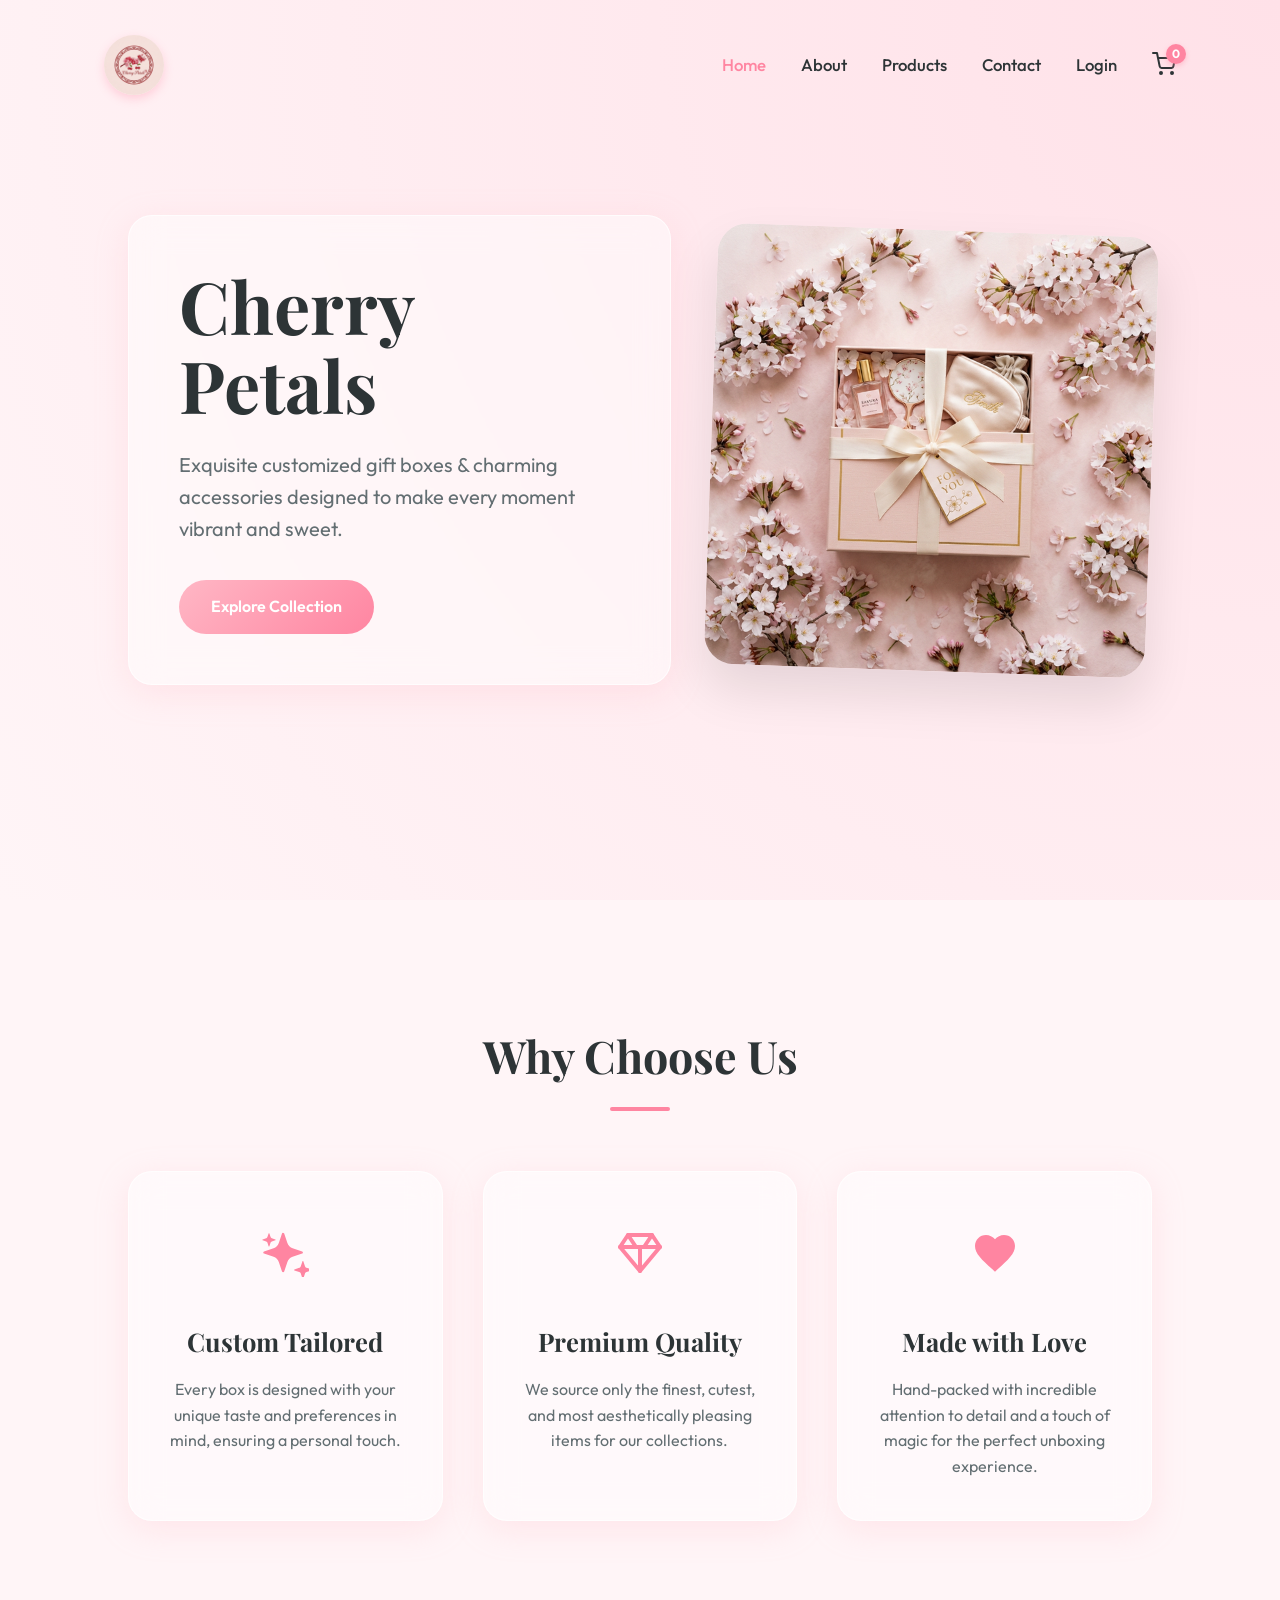
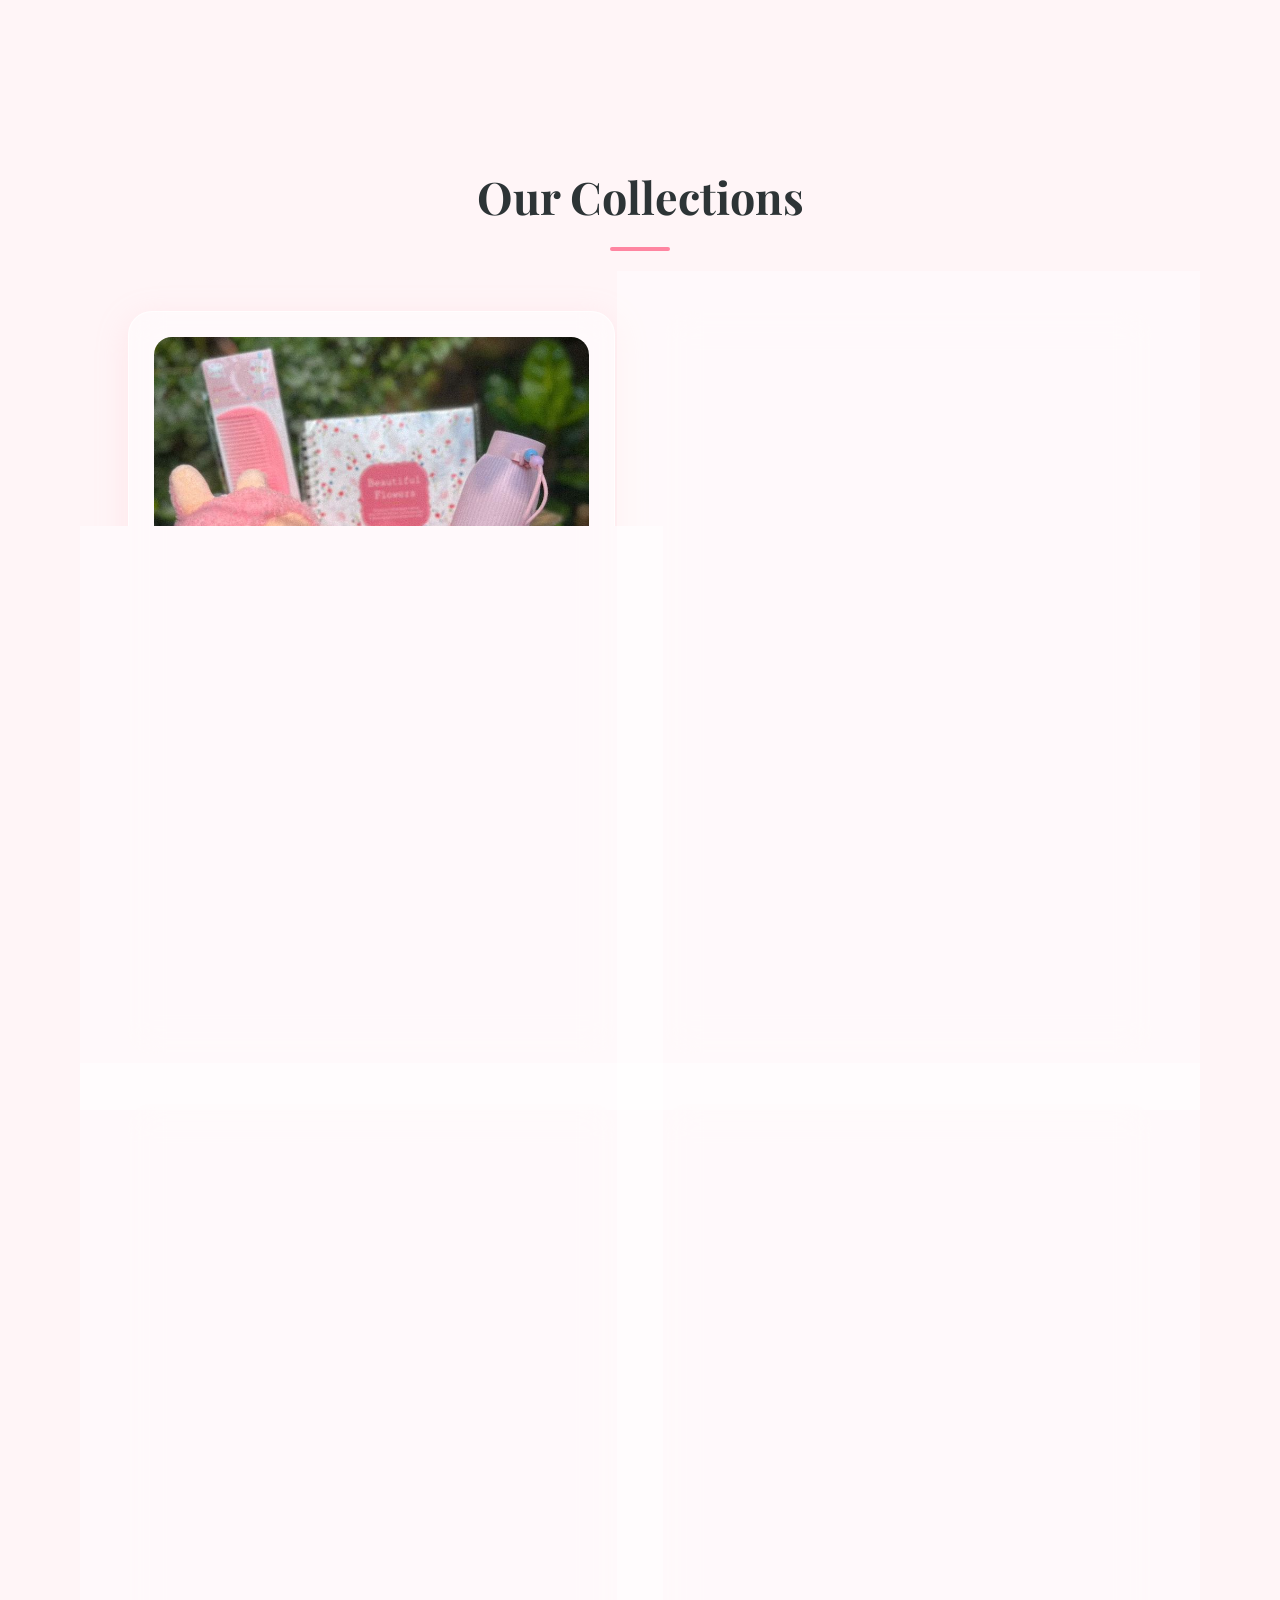
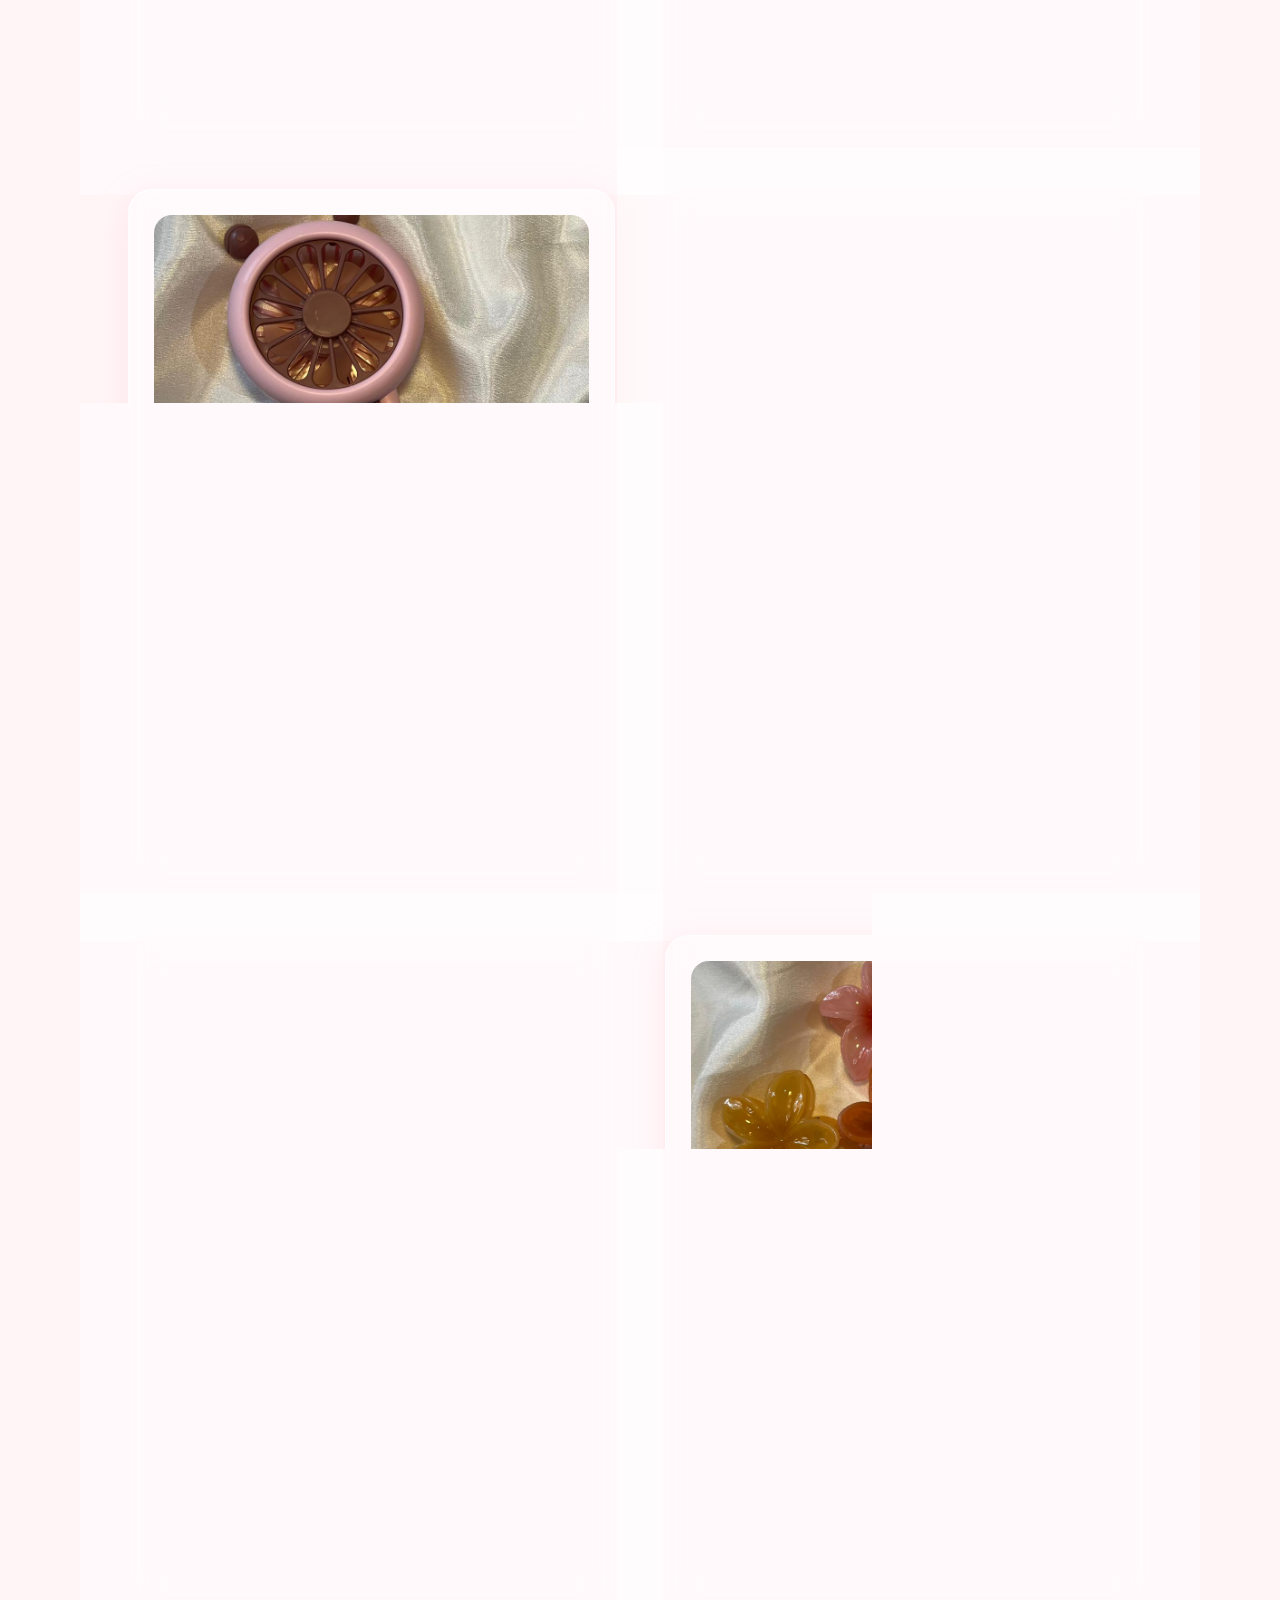
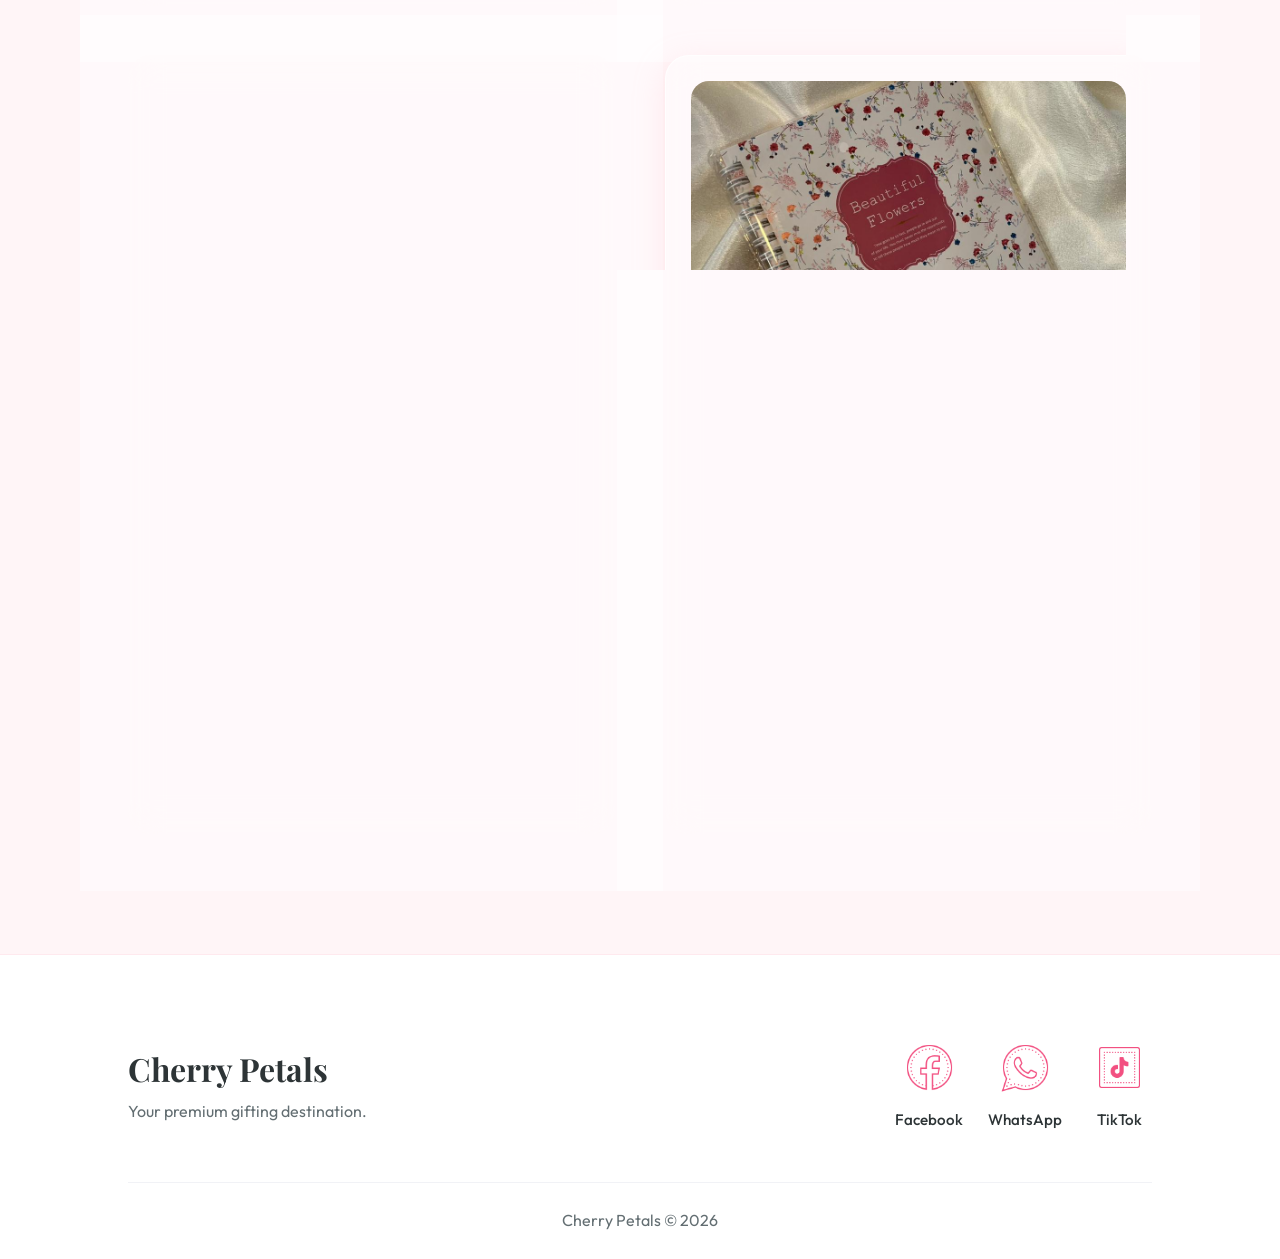
==== index.html @ 53889e65 "Added Products(Adujst Colour Selector)" ====
<!DOCTYPE html>
<html lang="en">

<head>
    <meta charset="UTF-8">
    <meta name="viewport" content="width=device-width, initial-scale=1.0">
    <title>Cherry Petals | Customized Gift Boxes & Cute Items</title>
    <meta name="description"
        content="Discover beautifully customized gift boxes and cute ladies items at Cherry Petals. Perfect for every occasion.">
    <link rel="preconnect" href="https://fonts.googleapis.com">
    <link rel="preconnect" href="https://fonts.gstatic.com" crossorigin>
    <link
        href="https://fonts.googleapis.com/css2?family=Outfit:wght@300;400;500;600&family=Playfair+Display:ital,wght@0,500;0,700;1,500&display=swap"
        rel="stylesheet">
    <link rel="stylesheet" href="styles.css">
</head>

<body>
    <nav class="glass-nav">
        <a href="index.html" class="logo-link">
            <img src="images/logo.jpg" alt="Cherry Petals Logo" class="logo-img">
        </a>
        <ul class="nav-links">
            <li><a href="index.html" class="active">Home</a></li>
            <li><a href="about.html">About</a></li>
            <li><a href="products.html">Products</a></li>
            <li><a href="contact.html">Contact</a></li>
            <li><a href="login.html">Login</a></li>
            <li>
                <a href="cart.html" class="cart-link" id="cart-nav-link" aria-label="Cart">
                    <svg width="24" height="24" viewBox="0 0 24 24" fill="none" stroke="var(--color-text)"
                        stroke-width="2" stroke-linecap="round" stroke-linejoin="round" class="cart-icon">
                        <circle cx="9" cy="21" r="1"></circle>
                        <circle cx="20" cy="21" r="1"></circle>
                        <path d="M1 1h4l2.68 13.39a2 2 0 0 0 2 1.61h9.72a2 2 0 0 0 2-1.61L23 6H6"></path>
                    </svg>
                    <span class="cart-badge" id="cart-count">0</span>
                </a>
            </li>
        </ul>
    </nav>

    <header id="home" class="hero section-padding">
        <div class="hero-content glass fade-in">
            <h1>Cherry Petals</h1>
            <p>Exquisite customized gift boxes & charming accessories designed to make every moment vibrant and sweet.
            </p>
            <a href="products.html" class="btn-primary">Explore Collection</a>
        </div>
        <div class="hero-image fade-in delay-1">
            <img src="images/hero_cherry_pealts.png" alt="Beautiful Luxury Gift Box - Cherry Petals" />
        </div>
    </header>

    <section id="about" class="about section-padding">
        <div class="section-title fade-in">
            <h2>Why Choose Us</h2>
            <div class="underline"></div>
        </div>
        <div class="about-grid">
            <div class="about-card glass fade-in">
                <div class="icon">
                    <svg width="48" height="48" viewBox="0 0 24 24" fill="var(--color-primary-dark)"
                        xmlns="http://www.w3.org/2000/svg">
                        <path
                            d="M11.6,2.2l1.6,4.8c0.4,1.2,1.4,2.2,2.6,2.6l4.8,1.6c0.5,0.2,0.5,0.9,0,1.1l-4.8,1.6c-1.2,0.4-2.2,1.4-2.6,2.6l-1.6,4.8c-0.2,0.5-0.9,0.5-1.1,0l-1.6-4.8c-0.4-1.2-1.4-2.2-2.6-2.6l-4.8-1.6c-0.5-0.2-0.5-0.9,0-1.1l4.8-1.6c1.2-0.4,2.2-1.4,2.6-2.6l1.6-4.8C10.6,1.7,11.3,1.7,11.6,2.2z" />
                        <path
                            d="M21.2,16.2l0.8,2.4c0.1,0.4,0.4,0.7,0.8,0.8l2.4,0.8c0.2,0.1,0.2,0.4,0,0.5l-2.4,0.8c-0.4,0.1-0.7,0.4-0.8,0.8l-0.8,2.4c-0.1,0.2-0.4,0.2-0.5,0l-0.8-2.4c-0.1-0.4-0.4-0.7-0.8-0.8l-2.4-0.8c-0.2-0.1-0.2-0.4,0-0.5l2.4-0.8c0.4-0.1,0.7-0.4,0.8-0.8l0.8-2.4C20.8,16,21,16,21.2,16.2z" />
                        <path
                            d="M4.2,2.2l0.6,1.8c0.1,0.3,0.3,0.5,0.6,0.6l1.8,0.6c0.2,0.1,0.2,0.3,0,0.4L5.4,6.2C5.1,6.3,4.9,6.5,4.8,6.8L4.2,8.6C4.1,8.8,3.9,8.8,3.8,8.6L3.2,6.8C3.1,6.5,2.9,6.3,2.6,6.2L0.8,5.6C0.6,5.5,0.6,5.3,0.8,5.2l1.8-0.6c0.3-0.1,0.5-0.3,0.6-0.6l0.6-1.8C3.9,2.1,4.1,2.1,4.2,2.2z" />
                    </svg>
                </div>
                <h3>Custom Tailored</h3>
                <p>Every box is designed with your unique taste and preferences in mind, ensuring a personal touch.</p>
            </div>
            <div class="about-card glass fade-in delay-1">
                <div class="icon">
                    <svg width="48" height="48" viewBox="0 0 24 24" fill="none" stroke="var(--color-primary-dark)"
                        stroke-width="2" stroke-linecap="round" stroke-linejoin="round"
                        xmlns="http://www.w3.org/2000/svg">
                        <path d="M6 3h12l4 6-10 12L2 9l4-6z" />
                        <path d="M2 9h20" />
                        <path d="M12 21V9" />
                        <path d="M6 3l4 6" />
                        <path d="M18 3l-4 6" />
                    </svg>
                </div>
                <h3>Premium Quality</h3>
                <p>We source only the finest, cutest, and most aesthetically pleasing items for our collections.</p>
            </div>
            <div class="about-card glass fade-in delay-2">
                <div class="icon">
                    <svg width="48" height="48" viewBox="0 0 24 24" fill="var(--color-primary-dark)"
                        xmlns="http://www.w3.org/2000/svg">
                        <path
                            d="M12 21.35l-1.45-1.32C5.4 15.36 2 12.28 2 8.5 2 5.42 4.42 3 7.5 3c1.74 0 3.41.81 4.5 2.09C13.09 3.81 14.76 3 16.5 3 19.58 3 22 5.42 22 8.5c0 3.78-3.4 6.86-8.55 11.54L12 21.35z" />
                    </svg>
                </div>
                <h3>Made with Love</h3>
                <p>Hand-packed with incredible attention to detail and a touch of magic for the perfect unboxing
                    experience.</p>
            </div>
        </div>
    </section>

    <section id="products" class="products section-padding">
        <div class="section-title fade-in">
            <h2>Our Collections</h2>
            <div class="underline"></div>
        </div>
        <div class="product-grid">
            <div class="product-card glass fade-in hover-effect">
                <div class="product-image gallery-container">
                    <img id="main-product-img-home" src="images/box_pink.jpg" alt="Theme Gift Box"
                        class="active-product-img" onerror="this.src='images/gift_boxes_cherry.png'" />
                </div>
                <div class="product-info">
                    <div class="product-header">
                        <h3>Signature Theme Box</h3>
                        <span class="price-tag">LKR 2,500</span>
                    </div>
                    <p>A beautifully curated, color-coordinated box featuring a plush, tumbler, and self-care
                        essentials.</p>
                    <div class="color-selector">
                        <p class="selector-label">Select Color:</p>
                        <div class="swatches">
                            <div class="color-swatch active" style="background-color: #ffb7c5;"
                                onclick="changeProductImage(this, 'main-product-img-home', 'images/box_pink.jpg')">
                            </div>
                            <div class="color-swatch" style="background-color: #89c4f4;"
                                onclick="changeProductImage(this, 'main-product-img-home', 'images/box_blue.jpg')">
                            </div>
                            <div class="color-swatch" style="background-color: #b2734a;"
                                onclick="changeProductImage(this, 'main-product-img-home', 'images/box_brown.jpg')">
                            </div>
                            <div class="color-swatch" style="background-color: #cda4de;"
                                onclick="changeProductImage(this, 'main-product-img-home', 'images/box_purple.jpg')">
                            </div>
                            <div class="color-swatch" style="background-color: #fceea7;"
                                onclick="changeProductImage(this, 'main-product-img-home', 'images/box_yellow.jpg')">
                            </div>
                            <div class="color-swatch" style="background-color: #a8e6cf;"
                                onclick="changeProductImage(this, 'main-product-img-home', 'images/box_green.jpg')">
                            </div>
                        </div>
                    </div>
                    <button class="btn-outline add-to-cart-btn"
                        onclick="addToCart('theme-box', 'Signature Theme Box', 2500, 'images/box_pink.jpg')">Add to
                        Cart</button>
                </div>
            </div>

            <div class="product-card glass fade-in delay-2 hover-effect">
                <div class="product-image gallery-container">
                    <img id="sunglass-img-home" src="images/Sunglass1.jpg" alt="Chic Sunnies"
                        class="active-product-img" onerror="this.src='images/cute_items_cherry.png'" />
                </div>
                <div class="product-info">
                    <div class="product-header">
                        <h3>Chic Sunnies</h3>
                        <span class="price-tag">LKR 700</span>
                    </div>
                    <p>Complete your look with these gorgeous, aesthetic sunglasses. Perfect for any sunny day or trendy outfit!</p>
                    <div class="color-selector">
                        <p class="selector-label">Select Style:</p>
                        <div class="swatches">
                            <div class="color-swatch active" style="background-image: url('images/Sunglass1.jpg'); background-size: cover;"
                                onclick="changeProductImage(this, 'sunglass-img-home', 'images/Sunglass1.jpg')">
                            </div>
                            <div class="color-swatch" style="background-image: url('images/Sunglass2.jpg'); background-size: cover;"
                                onclick="changeProductImage(this, 'sunglass-img-home', 'images/Sunglass2.jpg')">
                            </div>
                        </div>
                    </div>
                    <button class="btn-outline add-to-cart-btn"
                        onclick="addToCart('chic-sunnies', 'Chic Sunnies', 700, 'images/Sunglass1.jpg')">Add
                        to Cart</button>
                </div>
            </div>
            <div class="product-card glass fade-in delay-3 hover-effect">
                <div class="product-image">
                    <img src="images/pinkstich.jpg" alt="Sweetheart Pink Stitch" onerror="this.src='images/cute_items_cherry.png'" />
                </div>
                <div class="product-info">
                    <div class="product-header">
                        <h3>Sweetheart Pink Stitch</h3>
                        <span class="price-tag">LKR 1,300</span>
                    </div>
                    <p>Cuddle up with this incredibly soft and adorable pink Stitch plushie! A perfect companion and cute room decor.</p>
                    <button class="btn-outline add-to-cart-btn"
                        onclick="addToCart('pink-stitch', 'Sweetheart Pink Stitch', 1300, 'images/pinkstich.jpg')">Add
                        to Cart</button>
                </div>
            </div>
            <div class="product-card glass fade-in delay-4 hover-effect">
                <div class="product-image">
                    <img src="images/labubu.jpg" alt="Mystery Color Labubu" onerror="this.src='images/cute_items_cherry.png'" />
                </div>
                <div class="product-info">
                    <div class="product-header">
                        <h3>Mystery Color Labubu</h3>
                        <span class="price-tag">LKR 1,199</span>
                    </div>
                    <p>Unbox the magic with this adorable Labubu figure! Which mystery color will you get? It's a sweet surprise!</p>
                    <button class="btn-outline add-to-cart-btn"
                        onclick="addToCart('labubu', 'Mystery Color Labubu', 1199, 'images/labubu.jpg')">Add
                        to Cart</button>
                </div>
            </div>
            <div class="product-card glass fade-in delay-1 hover-effect">
                <div class="product-image">
                    <img src="images/Handfan.jpg" alt="Breeze Beauty Hand Fan" onerror="this.src='images/cute_items_cherry.png'" />
                </div>
                <div class="product-info">
                    <div class="product-header">
                        <h3>Breeze Beauty Hand Fan</h3>
                        <span class="price-tag">LKR 1,750</span>
                    </div>
                    <p>Stay cool and elegant this summer with our beautifully crafted aesthetic hand fan. A must-have accessory!</p>
                    <button class="btn-outline add-to-cart-btn"
                        onclick="addToCart('hand-fan', 'Breeze Beauty Hand Fan', 1750, 'images/Handfan.jpg')">Add
                        to Cart</button>
                </div>
            </div>
            <div class="product-card glass fade-in delay-2 hover-effect">
                <div class="product-image">
                    <img src="images/makeupsponge.jpg" alt="Soft Touch Makeup Sponge" onerror="this.src='images/cute_items_cherry.png'" />
                </div>
                <div class="product-info">
                    <div class="product-header">
                        <h3>Soft Touch Makeup Sponge</h3>
                        <span class="price-tag">LKR 500</span>
                    </div>
                    <p>Achieve a flawless, airbrushed finish with our ultra-soft and bouncy makeup sponge. Essential for any makeup lover!</p>
                    <button class="btn-outline add-to-cart-btn"
                        onclick="addToCart('makeup-sponge', 'Soft Touch Makeup Sponge', 500, 'images/makeupsponge.jpg')">Add
                        to Cart</button>
                </div>
            </div>
            <div class="product-card glass fade-in delay-3 hover-effect">
                <div class="product-image">
                    <img src="images/Hairtie.jpg" alt="Elegant Silk Hair Tie" onerror="this.src='images/cute_items_cherry.png'" />
                </div>
                <div class="product-info">
                    <div class="product-header">
                        <h3>Elegant Silk Hair Tie</h3>
                        <span class="price-tag">LKR 350</span>
                    </div>
                    <p>Add a cute touch to any hairstyle with this beautiful, soft, and aesthetic hair tie. Gentle on your hair!</p>
                    <button class="btn-outline add-to-cart-btn"
                        onclick="addToCart('hair-tie', 'Elegant Silk Hair Tie', 350, 'images/Hairtie.jpg')">Add
                        to Cart</button>
                </div>
            </div>
            <div class="product-card glass fade-in delay-4 hover-effect">
                <div class="product-image">
                    <img src="images/Araliyaclipset.jpg" alt="Tropical Araliya Clip Set" onerror="this.src='images/cute_items_cherry.png'" />
                </div>
                <div class="product-info">
                    <div class="product-header">
                        <h3>Tropical Araliya Clip Set</h3>
                        <span class="price-tag">LKR 1,350</span>
                    </div>
                    <p>Bring the tropical vibes with these beautiful Araliya flower clips. Perfect for beach days or adding a floral touch!</p>
                    <button class="btn-outline add-to-cart-btn"
                        onclick="addToCart('araliya-clip', 'Tropical Araliya Clip Set', 1350, 'images/Araliyaclipset.jpg')">Add
                        to Cart</button>
                </div>
            </div>
            <div class="product-card glass fade-in delay-1 hover-effect">
                <div class="product-image">
                    <img src="images/earings.jpg" alt="Elegant Jhumki Earrings" onerror="this.src='images/cute_items_cherry.png'" />
                </div>
                <div class="product-info">
                    <div class="product-header">
                        <h3>Elegant Jhumki Earrings</h3>
                        <span class="price-tag">LKR 300</span>
                    </div>
                    <p>Add a beautiful traditional touch to your outfit with these gorgeous, culturally-inspired Tamil style earrings!</p>
                    <button class="btn-outline add-to-cart-btn"
                        onclick="addToCart('jhumki-earrings', 'Elegant Jhumki Earrings', 300, 'images/earings.jpg')">Add
                        to Cart</button>
                </div>
            </div>
            <div class="product-card glass fade-in delay-2 hover-effect">
                <div class="product-image gallery-container">
                    <img id="notebook-img-home" src="images/Notebook1.jpg" alt="Aesthetic Pastel Notebook"
                        class="active-product-img" onerror="this.src='images/cute_items_cherry.png'" />
                </div>
                <div class="product-info">
                    <div class="product-header">
                        <h3>Aesthetic Pastel Notebook</h3>
                        <span class="price-tag">LKR 400</span>
                    </div>
                    <p>Jot down your dreams and ideas in this beautiful aesthetic notebook. Available in four lovely pastel colors!</p>
                    <div class="color-selector">
                        <p class="selector-label">Select Color:</p>
                        <div class="swatches">
                            <div class="color-swatch active" style="background-color: #ffb7c5;"
                                onclick="changeProductImage(this, 'notebook-img-home', 'images/Notebook1.jpg')">
                            </div>
                            <div class="color-swatch" style="background-color: #89c4f4;"
                                onclick="changeProductImage(this, 'notebook-img-home', 'images/Notebook2.jpg')">
                            </div>
                            <div class="color-swatch" style="background-color: #a8e6cf;"
                                onclick="changeProductImage(this, 'notebook-img-home', 'images/Notebook3.jpg')">
                            </div>
                            <div class="color-swatch" style="background-color: #cda4de;"
                                onclick="changeProductImage(this, 'notebook-img-home', 'images/Notebook4.jpg')">
                            </div>
                        </div>
                    </div>
                    <button class="btn-outline add-to-cart-btn"
                        onclick="addToCart('cute-notebook', 'Aesthetic Pastel Notebook', 400, 'images/Notebook1.jpg')">Add
                        to Cart</button>
                </div>
            </div>
        </div>
    </section>

    <footer id="contact" class="footer">
        <div class="footer-content">
            <div class="footer-brand">
                <h2>Cherry Petals</h2>
                <p>Your premium gifting destination.</p>
            </div>
            <div class="social-links">
                <a href="https://www.facebook.com/share/1LGD14v7tM/?mibextid=wwXIfr" target="_blank"
                    class="social-link-btn" aria-label="Facebook">
                    <img src="images/Facebook_icon.png" class="social-icon" alt="Facebook">
                    <span class="social-name">Facebook</span>
                </a>
                <a href="https://wa.me/message/VE3ZSJIRPRCED1" target="_blank" class="social-link-btn"
                    aria-label="WhatsApp">
                    <img src="images/whatsapp_icon.png" class="social-icon" alt="WhatsApp">
                    <span class="social-name">WhatsApp</span>
                </a>
                <a href="https://www.tiktok.com/@cherrypetals.lk?_r=1&_d=eg89a3f0jg91gm&sec_uid=MS4wLjABAAAACxtYW-KMU2tDMF90jdB__lsEaH--p1K-cIGL5XS49ApT7owlwa-7-KqRl5Gn8ZcJ&share_author_id=7610807435310695444&sharer_language=en&source=h5_m&u_code=db12d05f31i88l&item_author_type=2&utm_source=copy&tt_from=copy&enable_checksum=1&utm_medium=ios&share_link_id=8C6FF704-BF75-47BC-959C-82381703C71C&user_id=6794592670955717637&sec_user_id=MS4wLjABAAAAMgBlQ-HchUgLqjPi6_clXM1JOXq6gWkn93S_bmZo5ovNsRGbRbEDdUxbeBIaihMK&social_share_type=5&ug_btm=b2878,b5836&utm_campaign=client_share&share_app_id=1233."
                    target="_blank" class="social-link-btn" aria-label="TikTok">
                    <img src="images/tiktok_icon.png" class="social-icon" alt="TikTok">
                    <span class="social-name">TikTok</span>
                </a>
            </div>
        </div>
        <div class="footer-bottom">
            <p>Cherry Petals &copy; 2026</p>
        </div>
    </footer>

    <script src="script.js"></script>
</body>

</html>
---- styles.css ----
:root {
    --color-bg: #fff5f7;
    --color-primary: #ffb7c5;
    --color-primary-dark: #ff85a1;
    --color-text: #2d3436;
    --color-text-light: #636e72;
    --color-white: #ffffff;
    
    --glass-bg: rgba(255, 255, 255, 0.45);
    --glass-border: rgba(255, 255, 255, 0.7);
    --glass-shadow: 0 8px 32px 0 rgba(255, 183, 197, 0.25);
    
    --font-heading: 'Playfair Display', serif;
    --font-body: 'Outfit', sans-serif;
}

* {
    margin: 0;
    padding: 0;
    box-sizing: border-box;
}

body {
    font-family: var(--font-body);
    background-color: var(--color-bg);
    color: var(--color-text);
    line-height: 1.6;
    overflow-x: hidden;
}

html {
    scroll-behavior: smooth;
}

/* Glassmorphism Utility */
.glass {
    background: var(--glass-bg);
    backdrop-filter: blur(16px);
    -webkit-backdrop-filter: blur(16px);
    border: 1px solid var(--glass-border);
    box-shadow: var(--glass-shadow);
    border-radius: 24px;
}

/* Typography */
h1, h2, h3 {
    font-family: var(--font-heading);
    color: var(--color-text);
}

p {
    color: var(--color-text-light);
}

.section-padding {
    padding: 120px 10%;
}

.section-title {
    text-align: center;
    margin-bottom: 60px;
}

.section-title h2 {
    font-size: 2.8rem;
    margin-bottom: 15px;
}

.underline {
    width: 60px;
    height: 4px;
    background: var(--color-primary-dark);
    margin: 0 auto;
    border-radius: 4px;
}

/* Buttons */
.btn-primary {
    display: inline-block;
    padding: 14px 32px;
    background: linear-gradient(135deg, var(--color-primary), var(--color-primary-dark));
    color: var(--color-white);
    text-decoration: none;
    border-radius: 50px;
    font-weight: 600;
    transition: transform 0.3s ease, box-shadow 0.3s ease;
    border: none;
    cursor: pointer;
}

.btn-primary:hover {
    transform: translateY(-3px);
    box-shadow: 0 10px 20px rgba(255, 133, 161, 0.4);
}

.btn-outline {
    display: inline-block;
    padding: 12px 28px;
    background: transparent;
    color: var(--color-primary-dark);
    text-decoration: none;
    border-radius: 50px;
    font-weight: 600;
    transition: all 0.3s ease;
    border: 2px solid var(--color-primary-dark);
    cursor: pointer;
}

.btn-outline:hover {
    background: var(--color-primary-dark);
    color: var(--color-white);
}

/* Navigation */
.glass-nav {
    position: fixed;
    top: 20px;
    left: 50%;
    transform: translateX(-50%);
    width: 90%;
    max-width: 1200px;
    display: flex;
    justify-content: space-between;
    align-items: center;
    padding: 15px 40px;
    z-index: 1000;
    border-radius: 50px;
}

.logo-link {
    display: flex;
    align-items: center;
    text-decoration: none;
    transition: transform 0.3s ease;
}

.logo-link:hover {
    transform: scale(1.05);
}

.logo-img {
    height: 60px;
    width: 60px;
    object-fit: cover;
    border-radius: 50%;
    box-shadow: 0 4px 10px rgba(255, 133, 161, 0.3);
}

.nav-links {
    display: flex;
    list-style: none;
    gap: 35px;
}

.nav-links a {
    text-decoration: none;
    color: var(--color-text);
    font-weight: 500;
    font-size: 1.05rem;
    transition: color 0.3s ease;
}

.nav-links a:hover,
.nav-links a.active {
    color: var(--color-primary-dark);
}

/* Hero Section */
.hero {
    min-height: 100vh;
    display: flex;
    align-items: center;
    justify-content: space-between;
    position: relative;
    overflow: hidden;
    gap: 40px;
    background: radial-gradient(circle at top right, #ffe1e8, var(--color-bg));
}

.hero::before {
    content: '';
    position: absolute;
    width: 600px;
    height: 600px;
    background: var(--color-primary);
    border-radius: 50%;
    filter: blur(180px);
    top: -150px;
    right: -100px;
    opacity: 0.4;
    z-index: -1;
}

.hero-content {
    flex: 1;
    padding: 50px;
    z-index: 10;
}

.hero-content h1 {
    font-size: 4.5rem;
    line-height: 1.1;
    margin-bottom: 25px;
    color: var(--color-text);
}

.hero-content p {
    font-size: 1.25rem;
    margin-bottom: 35px;
}

.hero-image {
    flex: 1;
    display: flex;
    justify-content: center;
    align-items: center;
    position: relative;
}

.hero-image img {
    width: 100%;
    max-width: 550px;
    border-radius: 30px;
    box-shadow: 0 25px 50px rgba(0,0,0,0.1);
    transform: rotate(2deg);
    transition: transform 0.6s cubic-bezier(0.175, 0.885, 0.32, 1.275);
}

.hero-image img:hover {
    transform: rotate(0deg) scale(1.03);
}

/* About Section */
.about-grid {
    display: grid;
    grid-template-columns: repeat(auto-fit, minmax(280px, 1fr));
    gap: 40px;
}

.about-card {
    padding: 40px 30px;
    text-align: center;
    transition: transform 0.4s ease, box-shadow 0.4s ease;
}

.about-card:hover {
    transform: translateY(-12px);
    box-shadow: 0 15px 40px rgba(255, 183, 197, 0.4);
}

.icon {
    font-size: 3.5rem;
    margin-bottom: 20px;
}

.about-card h3 {
    margin-bottom: 15px;
    font-size: 1.6rem;
}

/* Products Section */
.product-grid {
    display: grid;
    grid-template-columns: repeat(auto-fit, minmax(350px, 1fr));
    gap: 50px;
}

.product-card {
    padding: 25px;
    display: flex;
    flex-direction: column;
    gap: 25px;
    transition: transform 0.4s ease, box-shadow 0.4s ease;
}

.product-card:hover {
    transform: translateY(-8px);
    box-shadow: 0 15px 40px rgba(255, 183, 197, 0.4);
}

.product-image img {
    width: 100%;
    height: 350px;
    object-fit: cover;
    border-radius: 18px;
}

.product-info {
    padding: 10px;
    text-align: center;
}

.product-info h3 {
    margin-bottom: 12px;
    font-size: 1.8rem;
}

.product-info p {
    margin-bottom: 25px;
}

/* Footer */
.footer {
    background: var(--color-white);
    padding: 80px 10% 25px;
    border-top: 1px solid rgba(255, 183, 197, 0.3);
}

.footer-content {
    display: flex;
    justify-content: space-between;
    align-items: center;
    margin-bottom: 50px;
    flex-wrap: wrap;
    gap: 30px;
}

.footer-brand h2 {
    font-size: 2rem;
    margin-bottom: 5px;
}

.social-links {
    display: flex;
    gap: 25px;
}

.social-link-btn {
    display: flex;
    flex-direction: column;
    align-items: center;
    text-decoration: none;
    gap: 8px;
    color: var(--color-text);
    transition: transform 0.3s ease, color 0.3s ease;
}

.social-link-btn:hover {
    transform: translateY(-5px);
    color: var(--color-primary-dark);
}

.social-icon {
    display: inline-block;
    width: 65px;
    height: 65px;
    object-fit: contain;
    padding: 5px; /* Add slight padding to prevent cropping while containing */
    transition: transform 0.3s ease, filter 0.3s ease;
}

.social-link-btn:hover .social-icon {
    transform: scale(1.1);
    filter: drop-shadow(0 4px 8px rgba(255, 133, 161, 0.4));
}

.social-name {
    font-size: 0.95rem;
    font-weight: 500;
}

.footer-bottom {
    text-align: center;
    padding-top: 25px;
    border-top: 1px solid #f1f2f6;
    color: var(--color-text-light);
}

/* Animations */
.fade-in {
    opacity: 0;
    transform: translateY(40px);
    transition: opacity 0.8s cubic-bezier(0.5, 0, 0, 1), transform 0.8s cubic-bezier(0.5, 0, 0, 1);
}

.fade-in.visible {
    opacity: 1;
    transform: translateY(0);
}

.delay-1 { transition-delay: 0.2s; }
.delay-2 { transition-delay: 0.4s; }

/* Responsive */
@media (max-width: 900px) {
    .hero {
        flex-direction: column;
        text-align: center;
        padding-top: 140px;
    }

    .hero-content {
        padding: 30px;
    }

    .hero-content h1 {
        font-size: 3rem;
    }

    .glass-nav {
        flex-direction: column;
        border-radius: 20px;
        padding: 20px;
    }

    .nav-links {
        margin-top: 20px;
        gap: 20px;
        flex-wrap: wrap;
        justify-content: center;
    }
    
    .section-padding {
        padding: 80px 5%;
    }
}

/* Product Options Styling */
.product-header {
    display: flex;
    justify-content: space-between;
    align-items: center;
    margin-bottom: 15px;
}

.product-header h3 {
    margin-bottom: 0;
    font-size: 1.6rem;
    text-align: left;
}

.price-tag {
    font-size: 1.4rem;
    font-weight: 700;
    color: var(--color-primary-dark);
    font-family: var(--font-heading);
    background: rgba(255, 183, 197, 0.2);
    padding: 5px 15px;
    border-radius: 20px;
}

.product-info p {
    text-align: left;
}

.color-selector {
    margin: 20px 0 25px;
    text-align: left;
}

.selector-label {
    font-size: 0.9rem;
    font-weight: 600;
    margin-bottom: 10px;
    color: var(--color-text);
}

.swatches {
    display: flex;
    gap: 12px;
}

.color-swatch {
    width: 35px;
    height: 35px;
    border-radius: 50%;
    cursor: pointer;
    border: 3px solid transparent;
    box-shadow: 0 4px 10px rgba(0,0,0,0.1);
    transition: all 0.3s ease;
}

.color-swatch:hover {
    transform: scale(1.15);
}

.color-swatch.active {
    border-color: var(--color-text);
    transform: scale(1.15);
}

.active-product-img {
    transition: opacity 0.3s ease;
}

/* Cart Navigation */
.cart-link {
    display: flex;
    align-items: center;
    position: relative;
    color: var(--color-text);
    transition: transform 0.3s ease;
}

.cart-link:hover {
    transform: scale(1.1);
}

.cart-icon {
    transition: stroke 0.3s ease;
}

.cart-link:hover .cart-icon {
    stroke: var(--color-primary-dark);
}

.cart-badge {
    position: absolute;
    top: -8px;
    right: -10px;
    background-color: var(--color-primary-dark);
    color: var(--color-white);
    font-size: 0.75rem;
    font-weight: 700;
    width: 20px;
    height: 20px;
    border-radius: 50%;
    display: flex;
    justify-content: center;
    align-items: center;
    box-shadow: 0 2px 5px rgba(255, 133, 161, 0.4);
    transition: transform 0.3s cubic-bezier(0.175, 0.885, 0.32, 1.275);
}

.cart-badge.pop {
    transform: scale(1.3);
}

/* Toast Notification */
.toast-container {
    position: fixed;
    bottom: 30px;
    right: 30px;
    display: flex;
    flex-direction: column;
    gap: 15px;
    z-index: 2000;
}

.toast {
    background: var(--glass-bg);
    backdrop-filter: blur(16px);
    -webkit-backdrop-filter: blur(16px);
    border: 1px solid var(--glass-border);
    box-shadow: 0 10px 30px rgba(0, 0, 0, 0.1);
    color: var(--color-text);
    padding: 15px 25px;
    border-radius: 12px;
    display: flex;
    align-items: center;
    gap: 12px;
    font-weight: 500;
    transform: translateX(120%);
    opacity: 0;
    transition: all 0.4s cubic-bezier(0.68, -0.55, 0.265, 1.55);
}

.toast.show {
    transform: translateX(0);
    opacity: 1;
}

.toast-icon {
    color: var(--color-primary-dark);
    background: rgba(255, 183, 197, 0.2);
    width: 32px;
    height: 32px;
    border-radius: 50%;
    display: flex;
    justify-content: center;
    align-items: center;
}

/* Password Toggle Utilities */
.password-wrapper {
    position: relative;
    display: flex;
    align-items: center;
}

.password-wrapper .form-control {
    width: 100%;
    padding-right: 45px; /* space for the eye icon */
}

.toggle-password {
    position: absolute;
    right: 15px;
    background: none;
    border: none;
    cursor: pointer;
    color: var(--color-text-light);
    display: flex;
    align-items: center;
    justify-content: center;
    padding: 0;
    transition: color 0.3s ease;
}

.toggle-password:hover {
    color: var(--color-primary-dark);
}
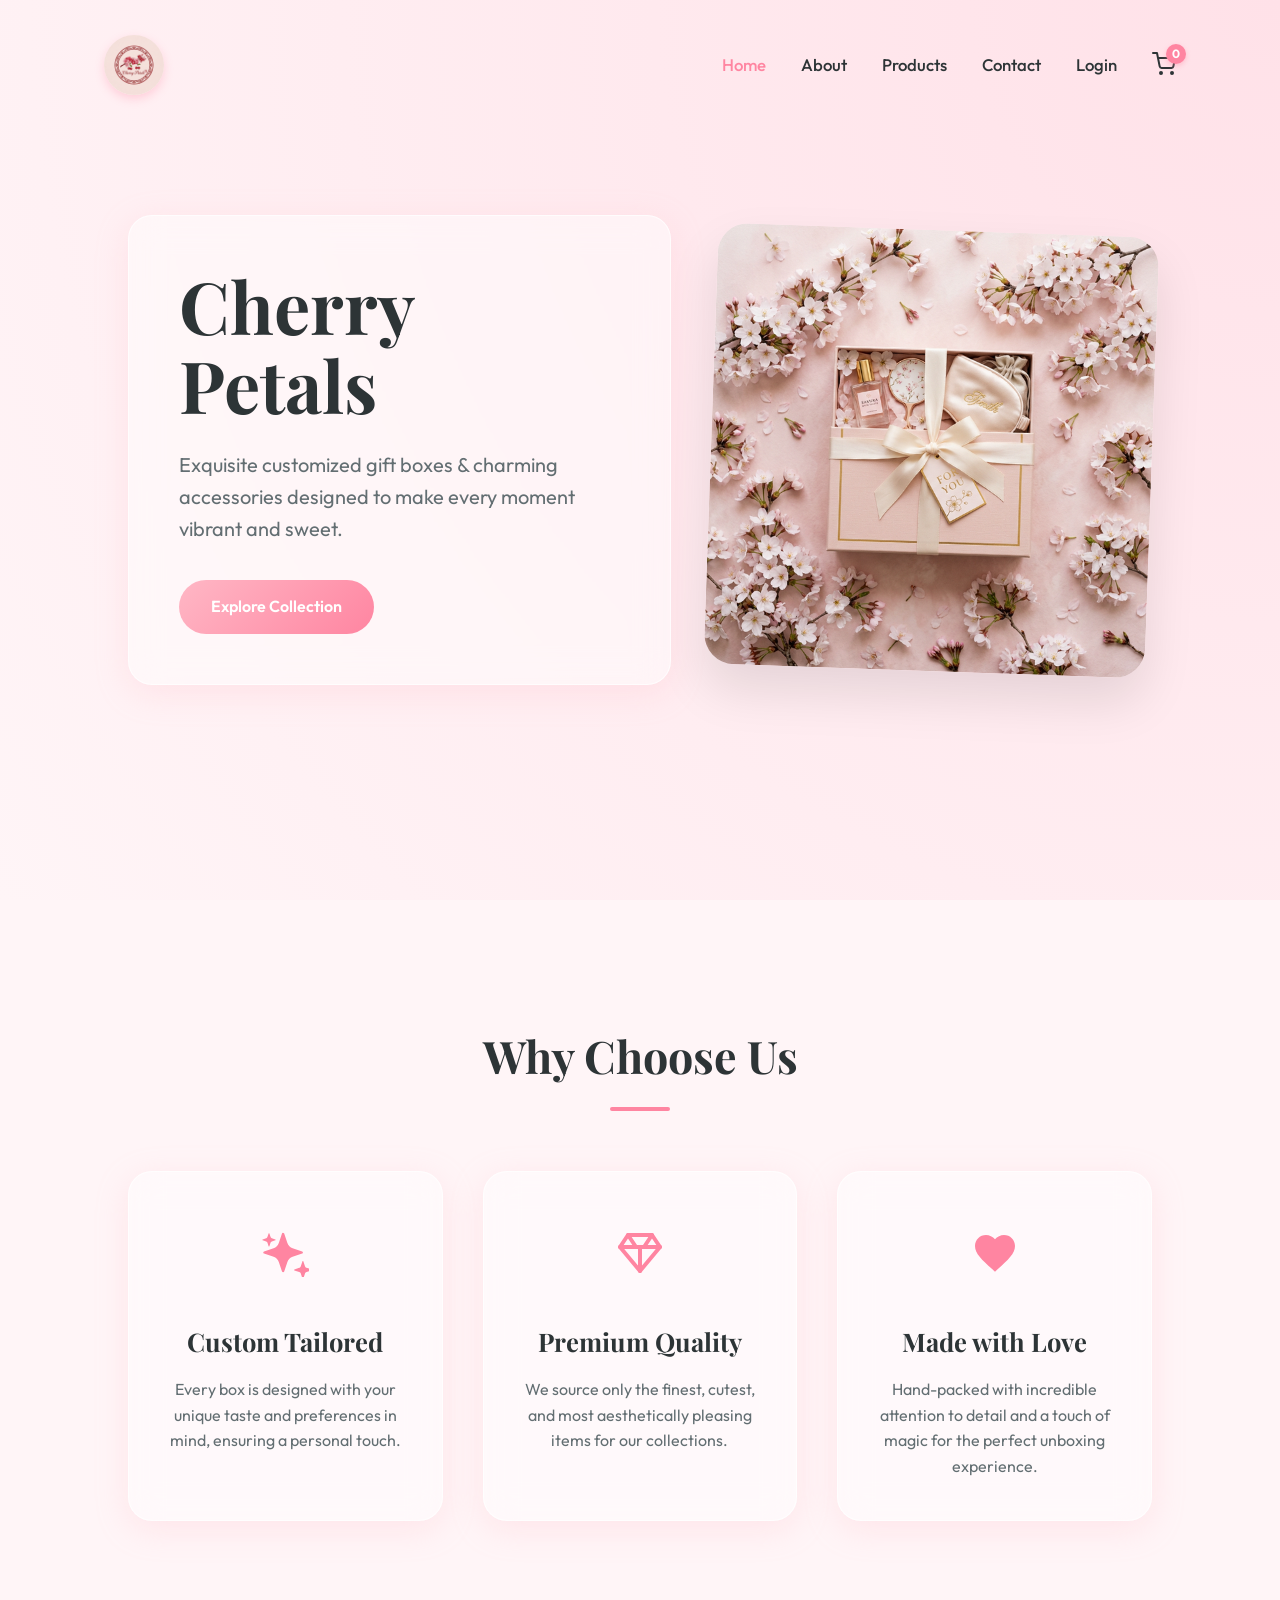
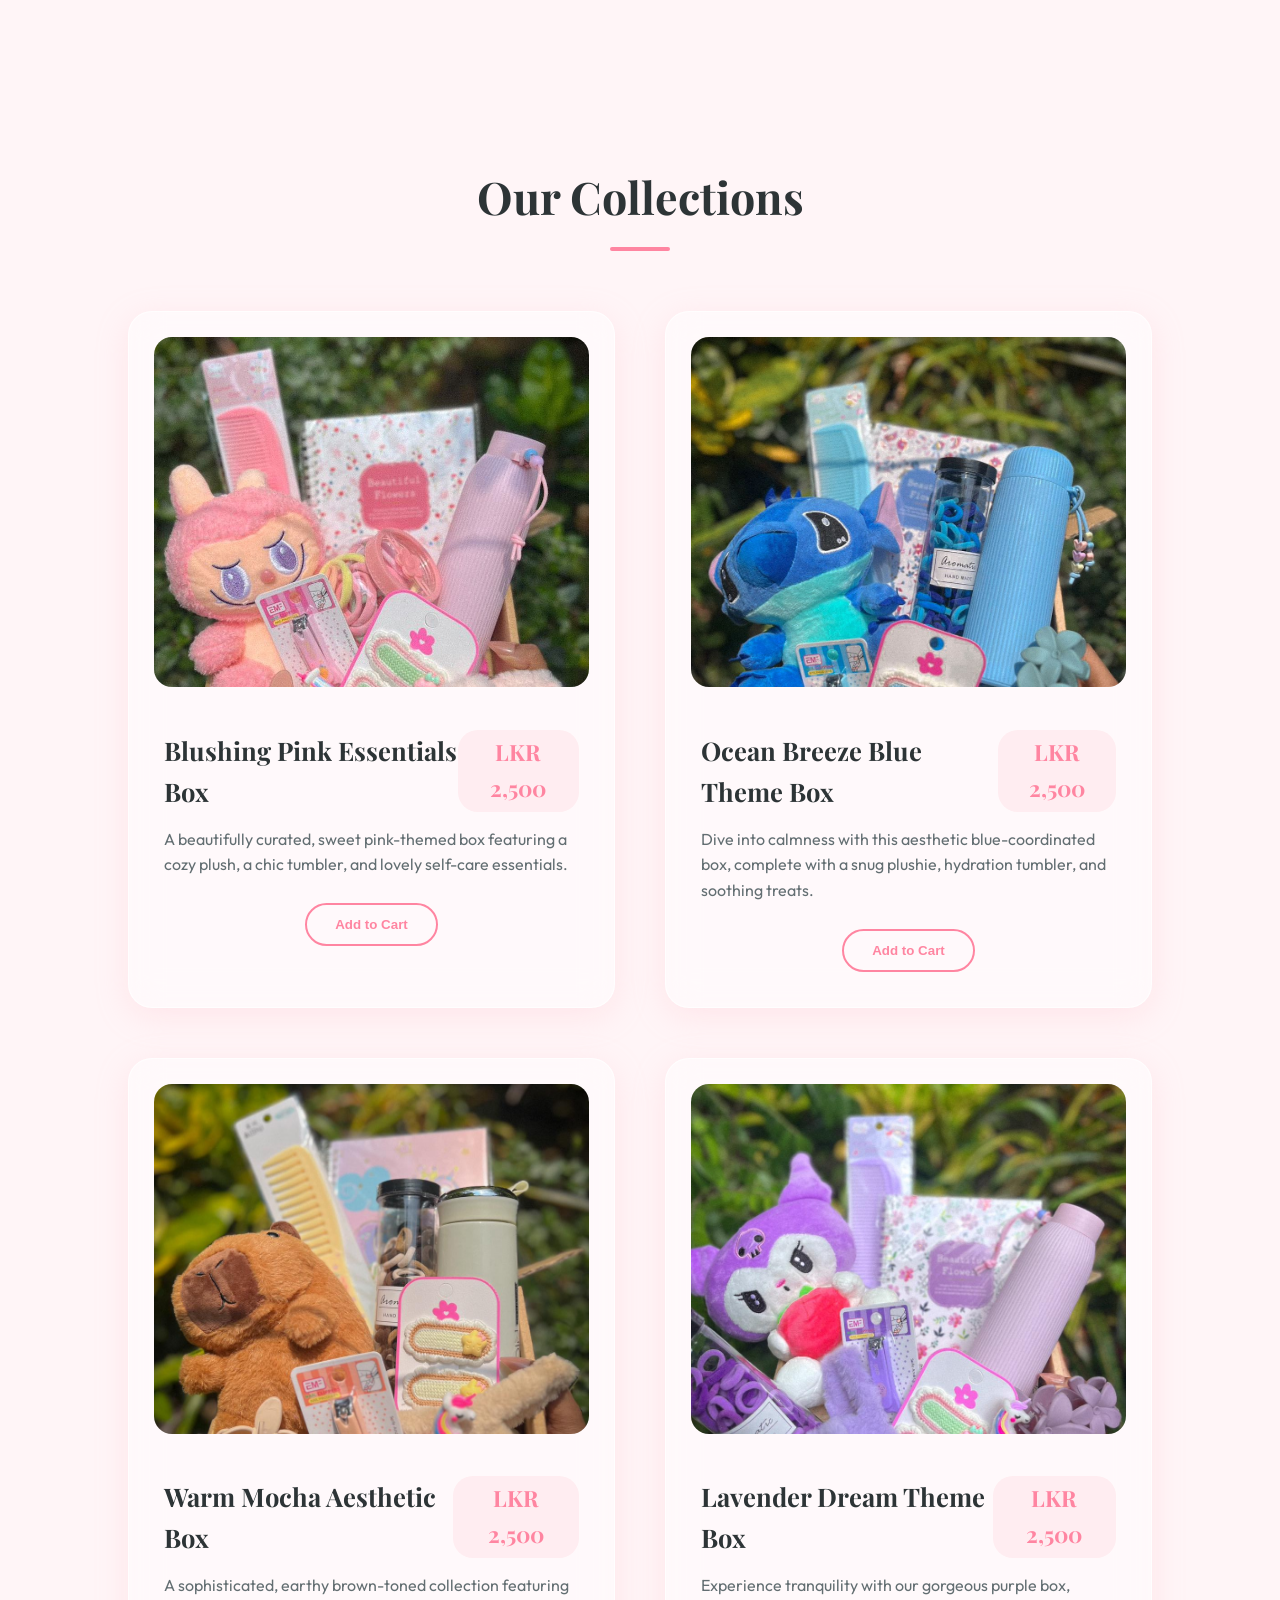
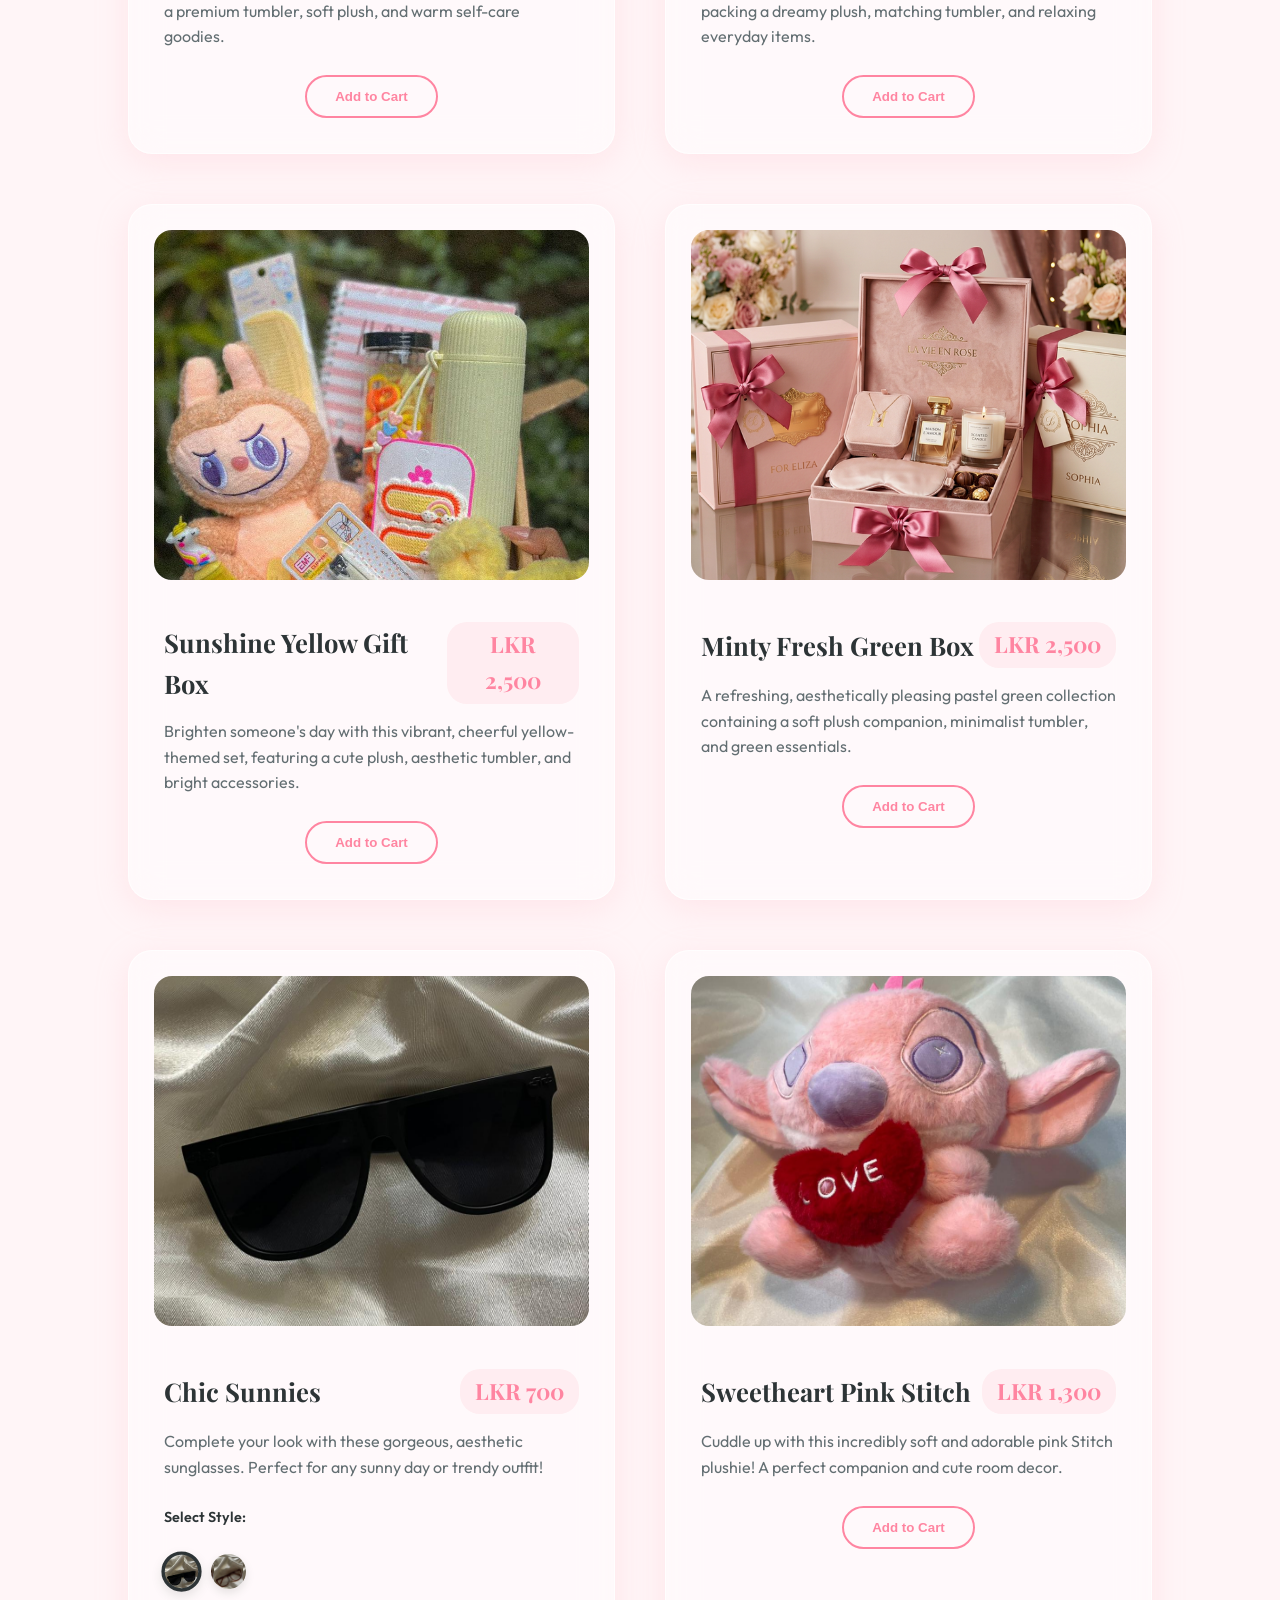
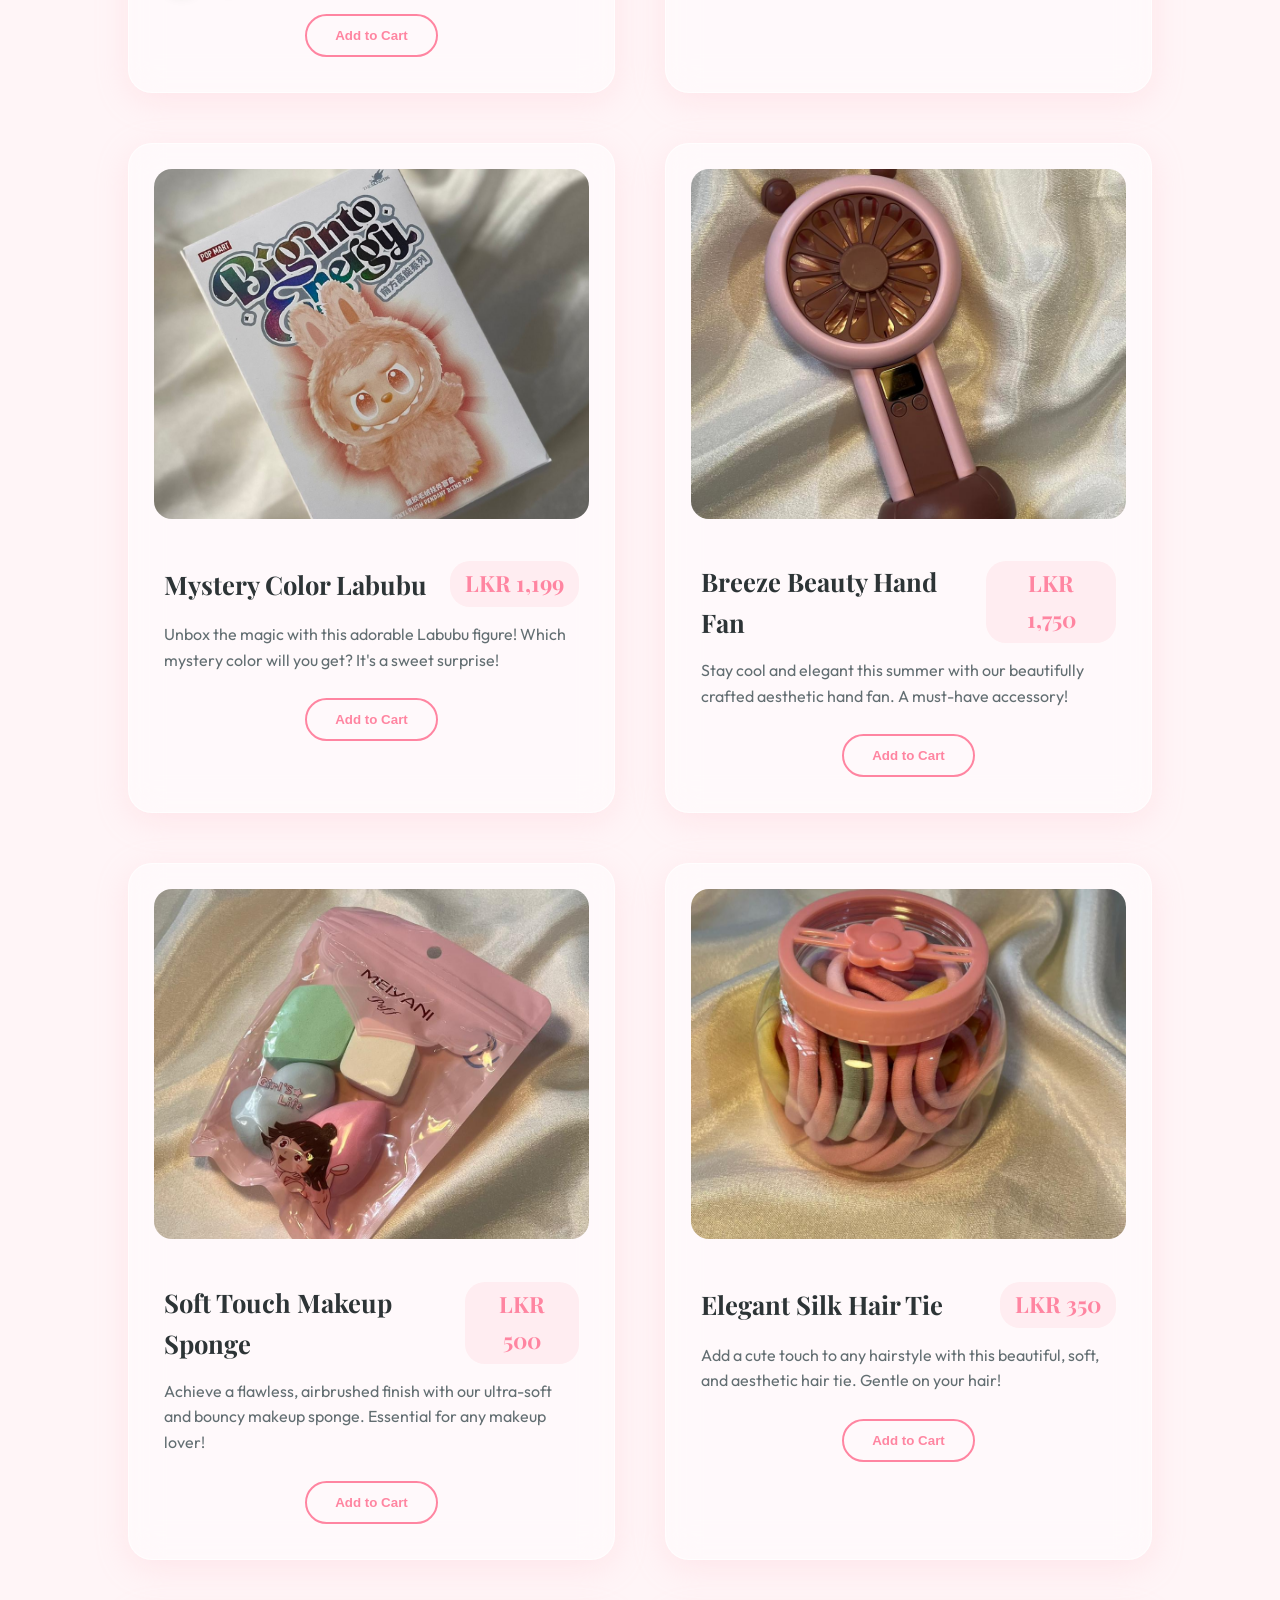
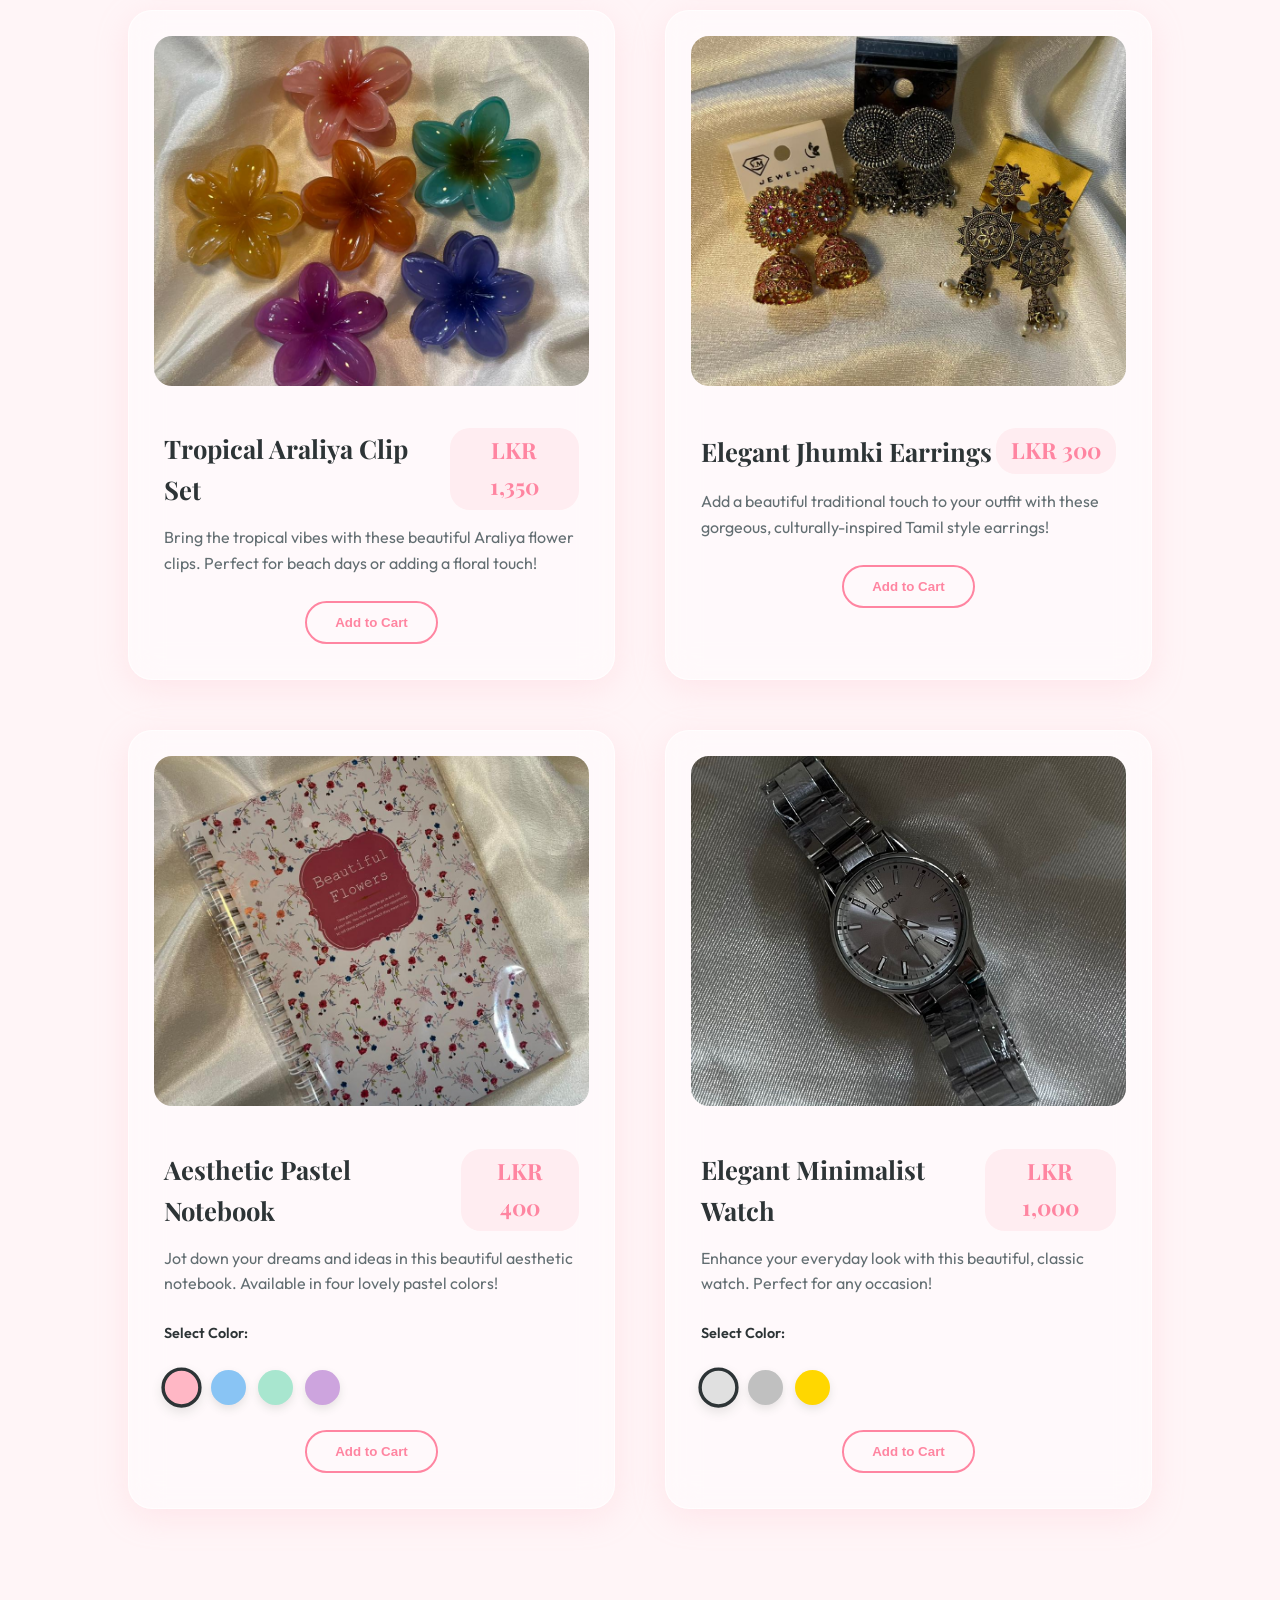
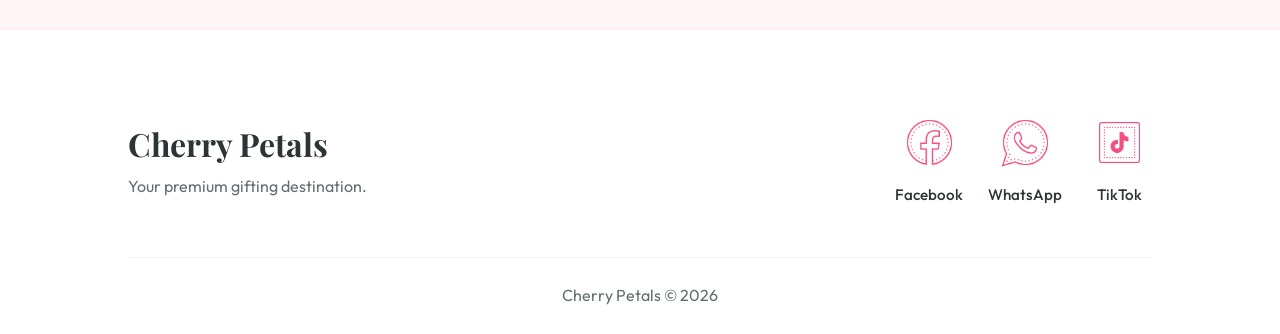
==== commit 626a3919: "Product.html Page Devided into Sections" ====
--- a/index.html
+++ b/index.html
@@ -110,43 +110,86 @@
         </div>
         <div class="product-grid">
             <div class="product-card glass fade-in hover-effect">
-                <div class="product-image gallery-container">
-                    <img id="main-product-img-home" src="images/box_pink.jpg" alt="Theme Gift Box"
-                        class="active-product-img" onerror="this.src='images/gift_boxes_cherry.png'" />
-                </div>
-                <div class="product-info">
-                    <div class="product-header">
-                        <h3>Signature Theme Box</h3>
-                        <span class="price-tag">LKR 2,500</span>
-                    </div>
-                    <p>A beautifully curated, color-coordinated box featuring a plush, tumbler, and self-care
-                        essentials.</p>
-                    <div class="color-selector">
-                        <p class="selector-label">Select Color:</p>
-                        <div class="swatches">
-                            <div class="color-swatch active" style="background-color: #ffb7c5;"
-                                onclick="changeProductImage(this, 'main-product-img-home', 'images/box_pink.jpg')">
-                            </div>
-                            <div class="color-swatch" style="background-color: #89c4f4;"
-                                onclick="changeProductImage(this, 'main-product-img-home', 'images/box_blue.jpg')">
-                            </div>
-                            <div class="color-swatch" style="background-color: #b2734a;"
-                                onclick="changeProductImage(this, 'main-product-img-home', 'images/box_brown.jpg')">
-                            </div>
-                            <div class="color-swatch" style="background-color: #cda4de;"
-                                onclick="changeProductImage(this, 'main-product-img-home', 'images/box_purple.jpg')">
-                            </div>
-                            <div class="color-swatch" style="background-color: #fceea7;"
-                                onclick="changeProductImage(this, 'main-product-img-home', 'images/box_yellow.jpg')">
-                            </div>
-                            <div class="color-swatch" style="background-color: #a8e6cf;"
-                                onclick="changeProductImage(this, 'main-product-img-home', 'images/box_green.jpg')">
-                            </div>
-                        </div>
-                    </div>
-                    <button class="btn-outline add-to-cart-btn"
-                        onclick="addToCart('theme-box', 'Signature Theme Box', 2500, 'images/box_pink.jpg')">Add to
-                        Cart</button>
+                <div class="product-image">
+                    <img src="images/box_pink.jpg" alt="Blushing Pink Essentials Box" onerror="this.src='images/gift_boxes_cherry.png'" />
+                </div>
+                <div class="product-info">
+                    <div class="product-header">
+                        <h3>Blushing Pink Essentials Box</h3>
+                        <span class="price-tag">LKR 2,500</span>
+                    </div>
+                    <p>A beautifully curated, sweet pink-themed box featuring a cozy plush, a chic tumbler, and lovely self-care essentials.</p>
+                    <button class="btn-outline add-to-cart-btn" onclick="addToCart('theme-box-pink', 'Blushing Pink Essentials Box', 2500, 'images/box_pink.jpg')">Add to Cart</button>
+                </div>
+            </div>
+
+            <div class="product-card glass fade-in delay-1 hover-effect">
+                <div class="product-image">
+                    <img src="images/box_blue.jpg" alt="Ocean Breeze Blue Theme Box" onerror="this.src='images/gift_boxes_cherry.png'" />
+                </div>
+                <div class="product-info">
+                    <div class="product-header">
+                        <h3>Ocean Breeze Blue Theme Box</h3>
+                        <span class="price-tag">LKR 2,500</span>
+                    </div>
+                    <p>Dive into calmness with this aesthetic blue-coordinated box, complete with a snug plushie, hydration tumbler, and soothing treats.</p>
+                    <button class="btn-outline add-to-cart-btn" onclick="addToCart('theme-box-blue', 'Ocean Breeze Blue Theme Box', 2500, 'images/box_blue.jpg')">Add to Cart</button>
+                </div>
+            </div>
+
+            <div class="product-card glass fade-in delay-2 hover-effect">
+                <div class="product-image">
+                    <img src="images/box_brown.jpg" alt="Warm Mocha Aesthetic Box" onerror="this.src='images/gift_boxes_cherry.png'" />
+                </div>
+                <div class="product-info">
+                    <div class="product-header">
+                        <h3>Warm Mocha Aesthetic Box</h3>
+                        <span class="price-tag">LKR 2,500</span>
+                    </div>
+                    <p>A sophisticated, earthy brown-toned collection featuring a premium tumbler, soft plush, and warm self-care goodies.</p>
+                    <button class="btn-outline add-to-cart-btn" onclick="addToCart('theme-box-brown', 'Warm Mocha Aesthetic Box', 2500, 'images/box_brown.jpg')">Add to Cart</button>
+                </div>
+            </div>
+
+            <div class="product-card glass fade-in delay-3 hover-effect">
+                <div class="product-image">
+                    <img src="images/box_purple.jpg" alt="Lavender Dream Theme Box" onerror="this.src='images/gift_boxes_cherry.png'" />
+                </div>
+                <div class="product-info">
+                    <div class="product-header">
+                        <h3>Lavender Dream Theme Box</h3>
+                        <span class="price-tag">LKR 2,500</span>
+                    </div>
+                    <p>Experience tranquility with our gorgeous purple box, packing a dreamy plush, matching tumbler, and relaxing everyday items.</p>
+                    <button class="btn-outline add-to-cart-btn" onclick="addToCart('theme-box-purple', 'Lavender Dream Theme Box', 2500, 'images/box_purple.jpg')">Add to Cart</button>
+                </div>
+            </div>
+
+            <div class="product-card glass fade-in delay-4 hover-effect">
+                <div class="product-image">
+                    <img src="images/box_yellow.jpg" alt="Sunshine Yellow Gift Box" onerror="this.src='images/gift_boxes_cherry.png'" />
+                </div>
+                <div class="product-info">
+                    <div class="product-header">
+                        <h3>Sunshine Yellow Gift Box</h3>
+                        <span class="price-tag">LKR 2,500</span>
+                    </div>
+                    <p>Brighten someone's day with this vibrant, cheerful yellow-themed set, featuring a cute plush, aesthetic tumbler, and bright accessories.</p>
+                    <button class="btn-outline add-to-cart-btn" onclick="addToCart('theme-box-yellow', 'Sunshine Yellow Gift Box', 2500, 'images/box_yellow.jpg')">Add to Cart</button>
+                </div>
+            </div>
+
+            <div class="product-card glass fade-in hover-effect">
+                <div class="product-image">
+                    <img src="images/box_green.jpg" alt="Minty Fresh Green Box" onerror="this.src='images/gift_boxes_cherry.png'" />
+                </div>
+                <div class="product-info">
+                    <div class="product-header">
+                        <h3>Minty Fresh Green Box</h3>
+                        <span class="price-tag">LKR 2,500</span>
+                    </div>
+                    <p>A refreshing, aesthetically pleasing pastel green collection containing a soft plush companion, minimalist tumbler, and green essentials.</p>
+                    <button class="btn-outline add-to-cart-btn" onclick="addToCart('theme-box-green', 'Minty Fresh Green Box', 2500, 'images/box_green.jpg')">Add to Cart</button>
                 </div>
             </div>
 
@@ -312,6 +355,36 @@
                     </div>
                     <button class="btn-outline add-to-cart-btn"
                         onclick="addToCart('cute-notebook', 'Aesthetic Pastel Notebook', 400, 'images/Notebook1.jpg')">Add
+                        to Cart</button>
+                </div>
+            </div>
+            <div class="product-card glass fade-in delay-3 hover-effect">
+                <div class="product-image gallery-container">
+                    <img id="watch-img-home" src="images/Watch1.jpg" alt="Elegant Minimalist Watch"
+                        class="active-product-img" onerror="this.src='images/cute_items_cherry.png'" />
+                </div>
+                <div class="product-info">
+                    <div class="product-header">
+                        <h3>Elegant Minimalist Watch</h3>
+                        <span class="price-tag">LKR 1,000</span>
+                    </div>
+                    <p>Enhance your everyday look with this beautiful, classic watch. Perfect for any occasion!</p>
+                    <div class="color-selector">
+                        <p class="selector-label">Select Color:</p>
+                        <div class="swatches">
+                            <div class="color-swatch active" style="background-color: #e0e0e0;"
+                                onclick="changeProductImage(this, 'watch-img-home', 'images/Watch1.jpg')">
+                            </div>
+                            <div class="color-swatch" style="background-color: #c0c0c0;"
+                                onclick="changeProductImage(this, 'watch-img-home', 'images/Watch2.jpg')">
+                            </div>
+                            <div class="color-swatch" style="background-color: #ffd700;"
+                                onclick="changeProductImage(this, 'watch-img-home', 'images/Watch3.jpg')">
+                            </div>
+                        </div>
+                    </div>
+                    <button class="btn-outline add-to-cart-btn"
+                        onclick="addToCart('women-watch', 'Elegant Minimalist Watch', 1000, 'images/Watch1.jpg')">Add
                         to Cart</button>
                 </div>
             </div>
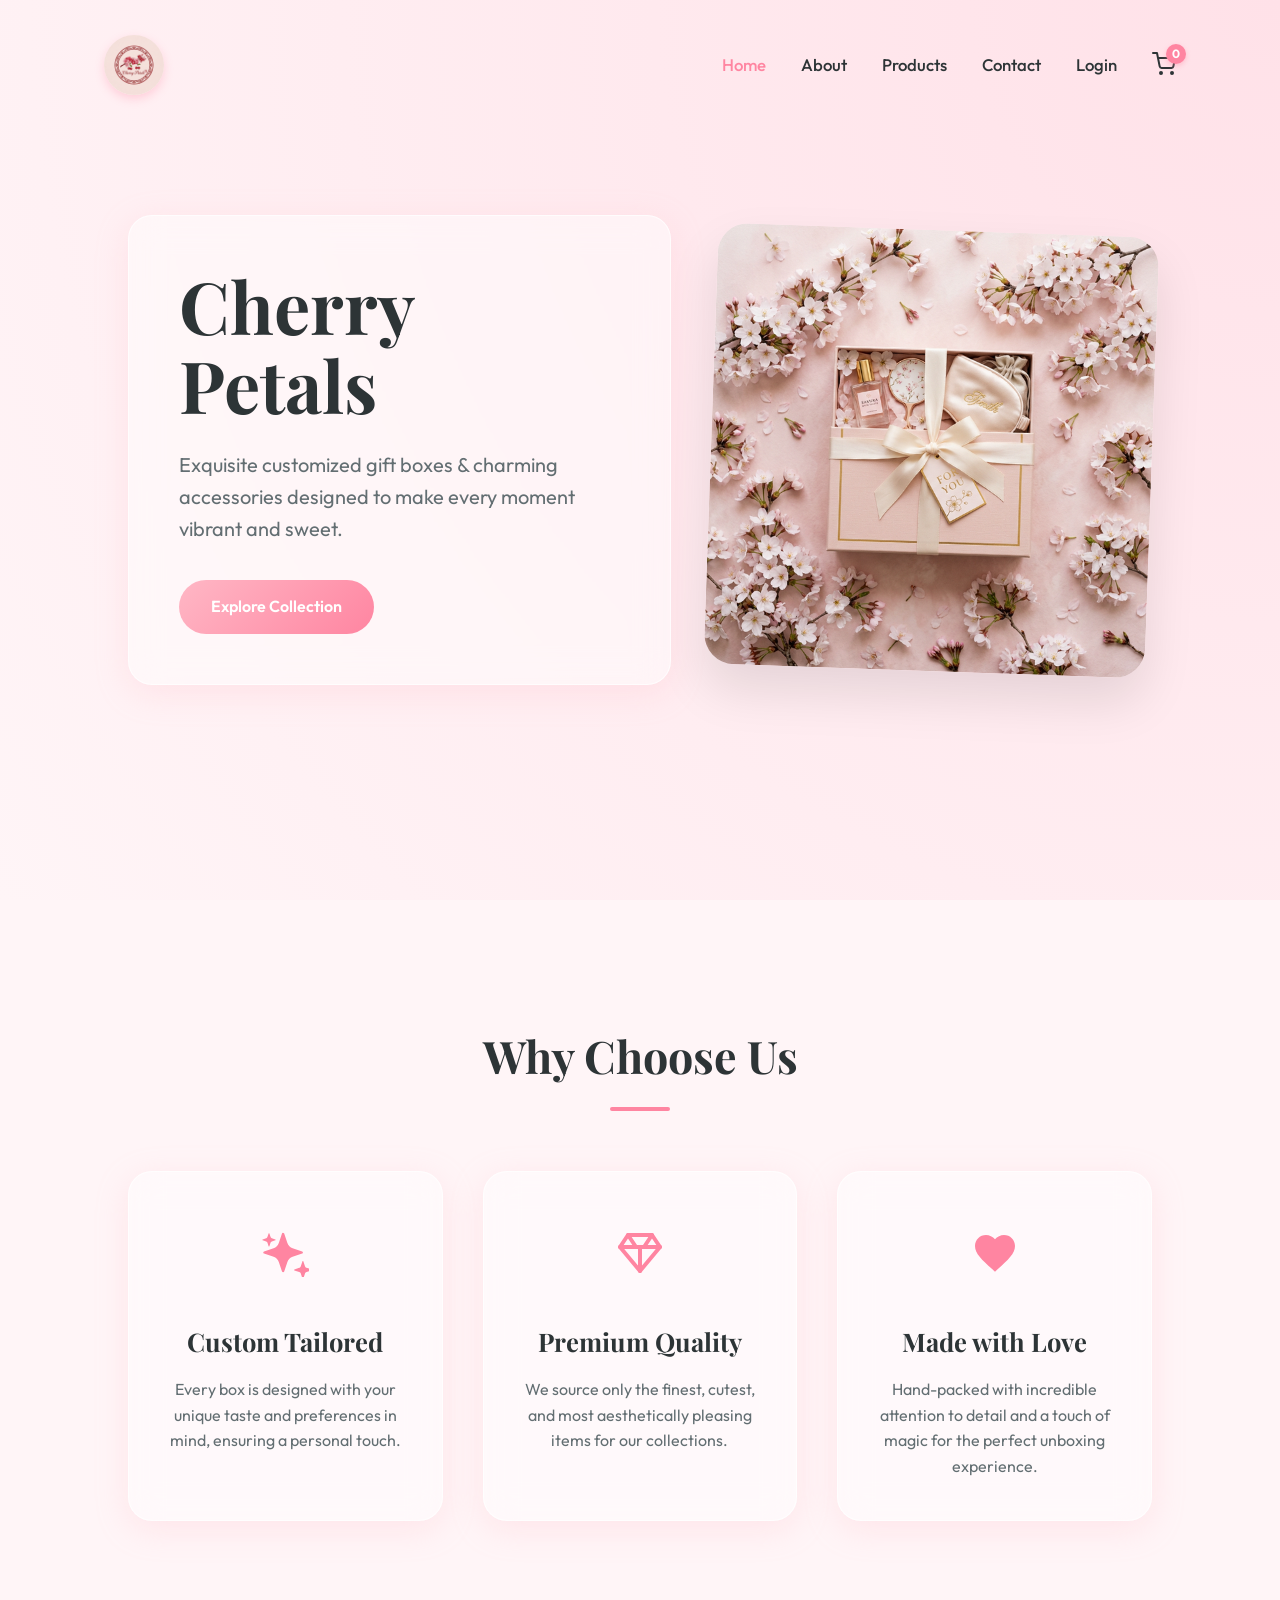
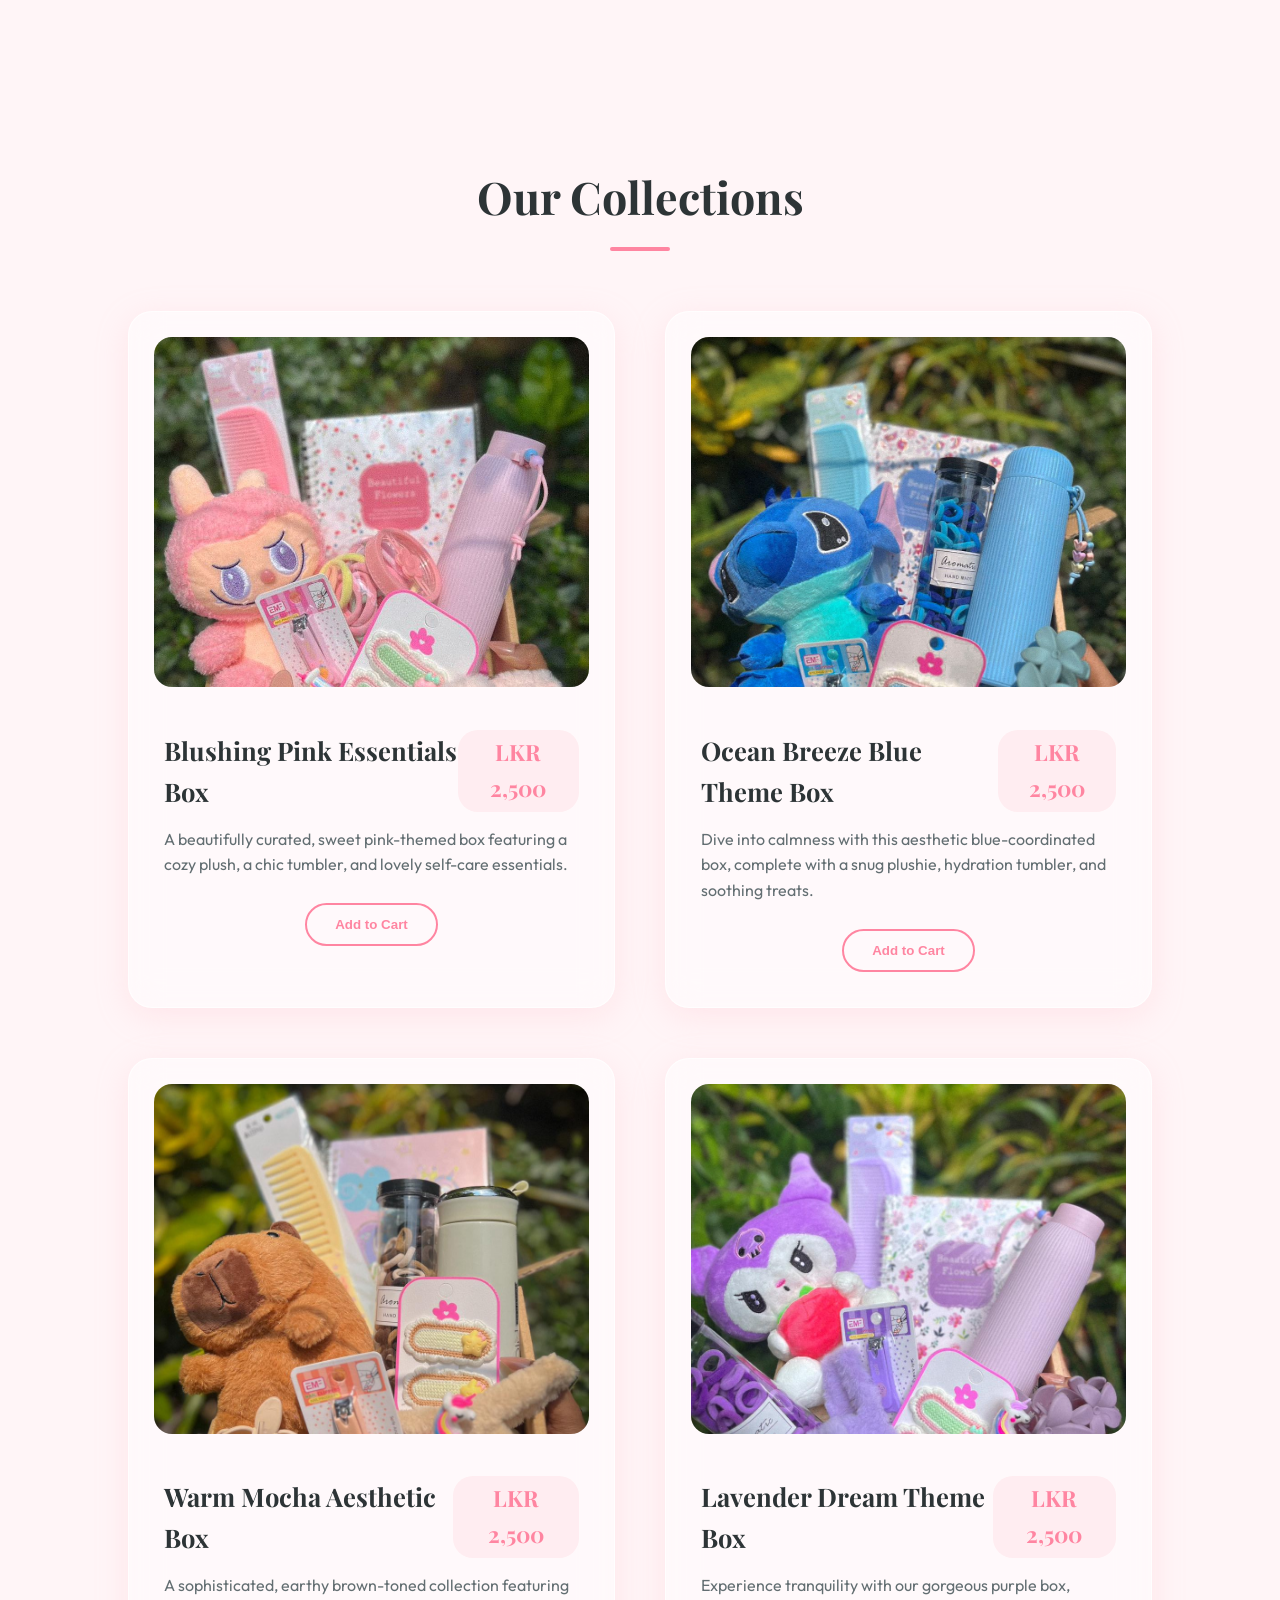
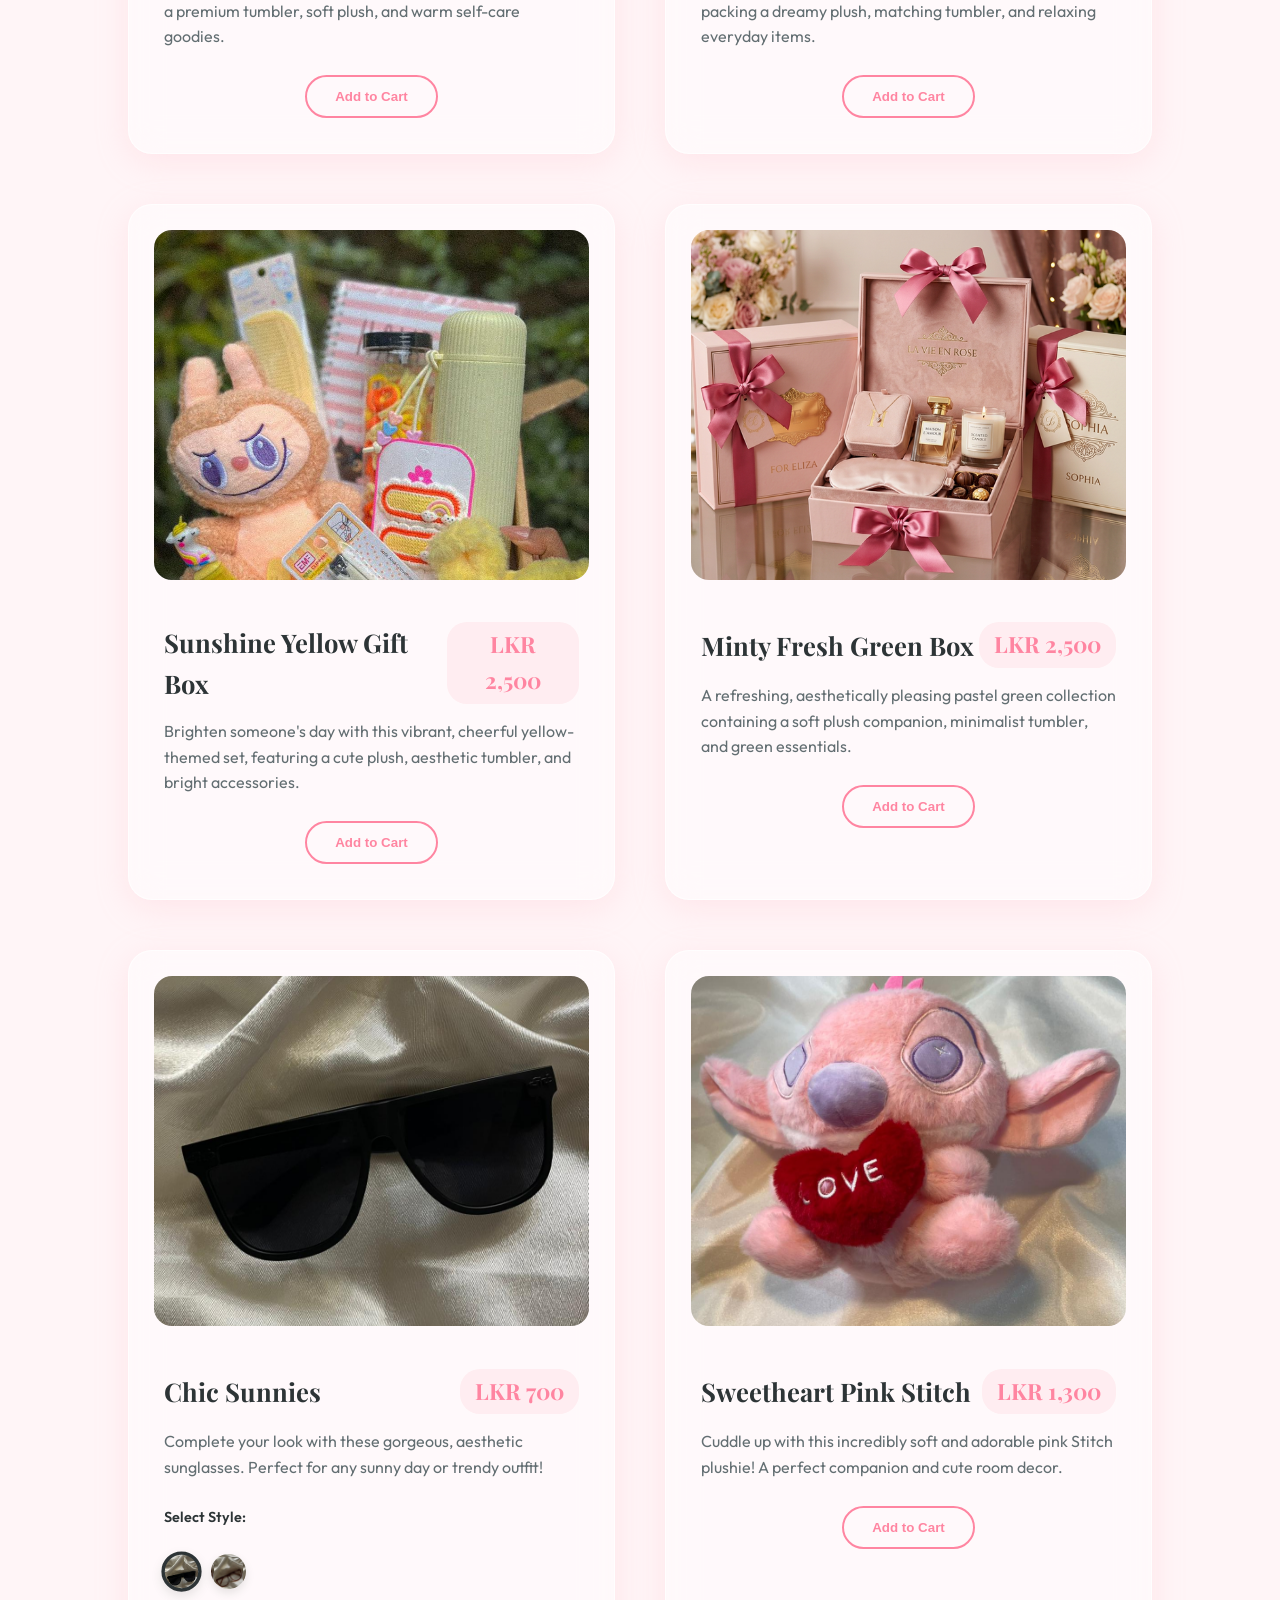
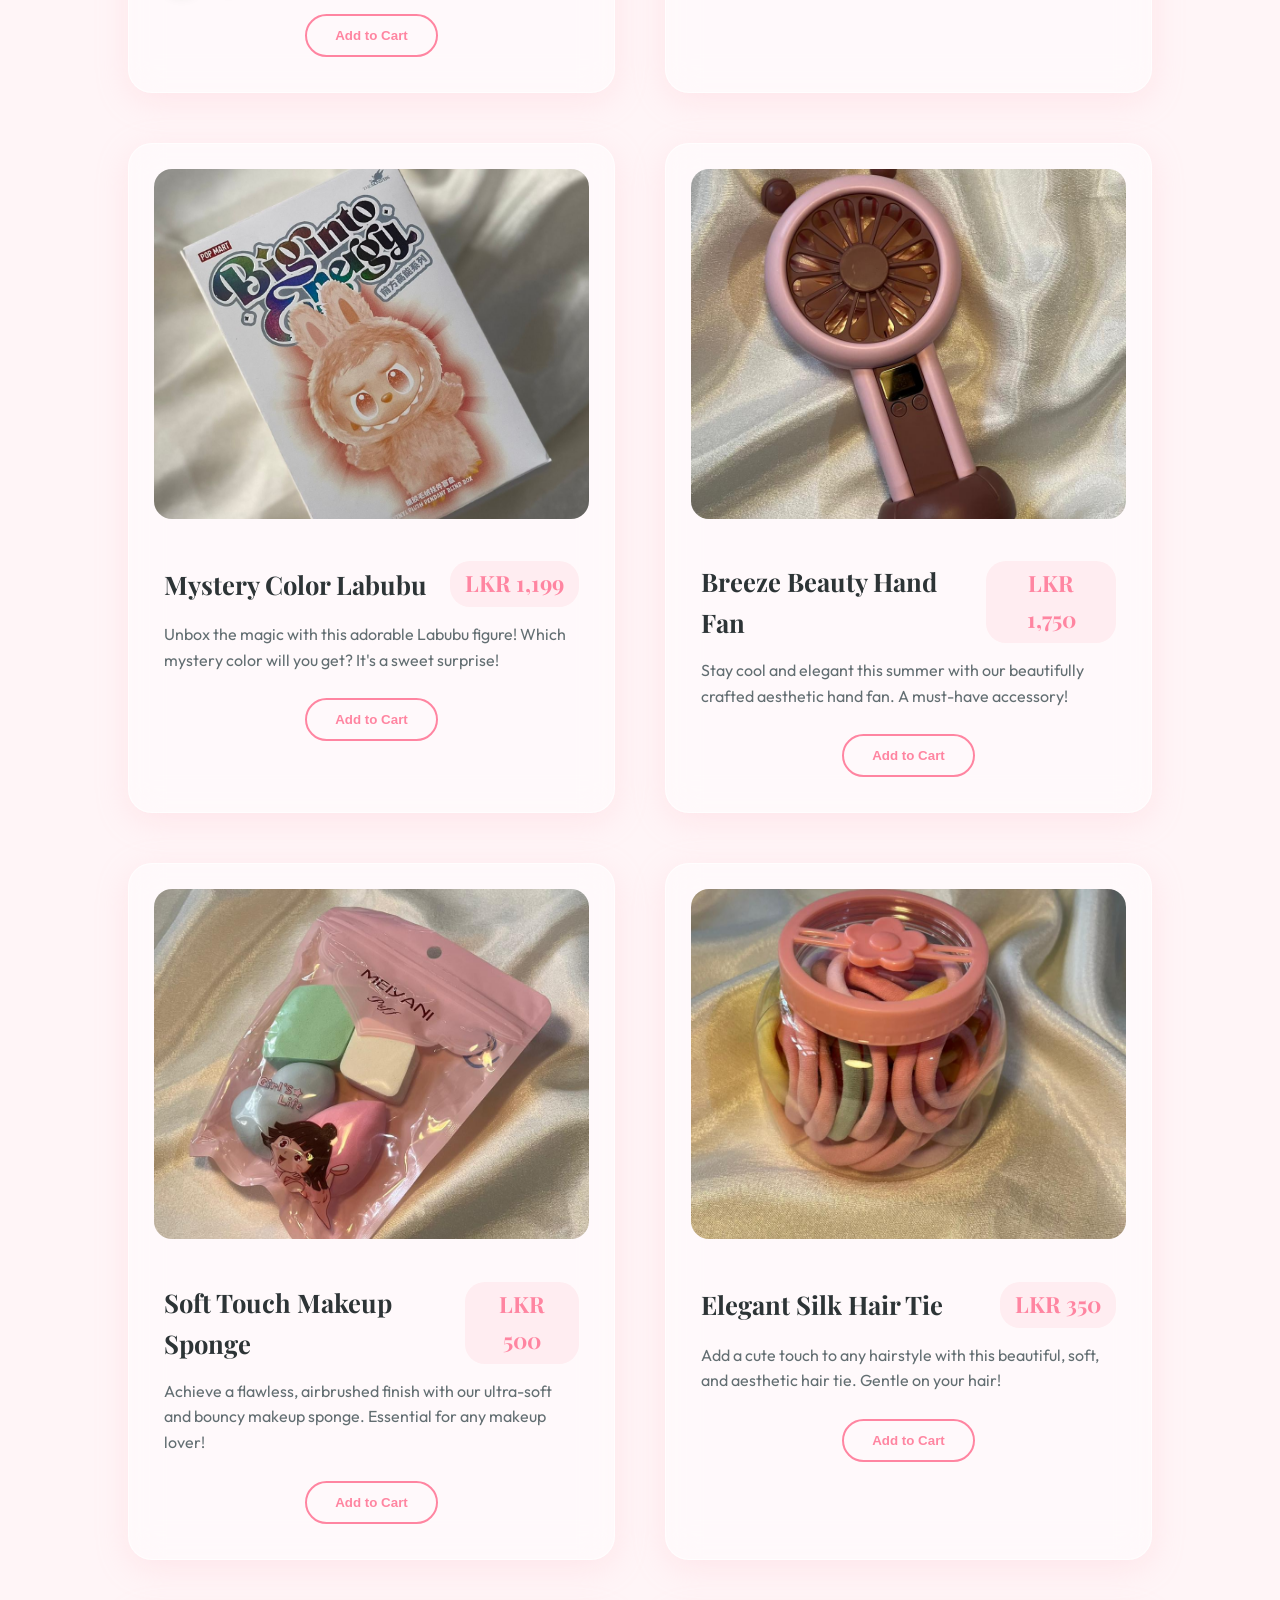
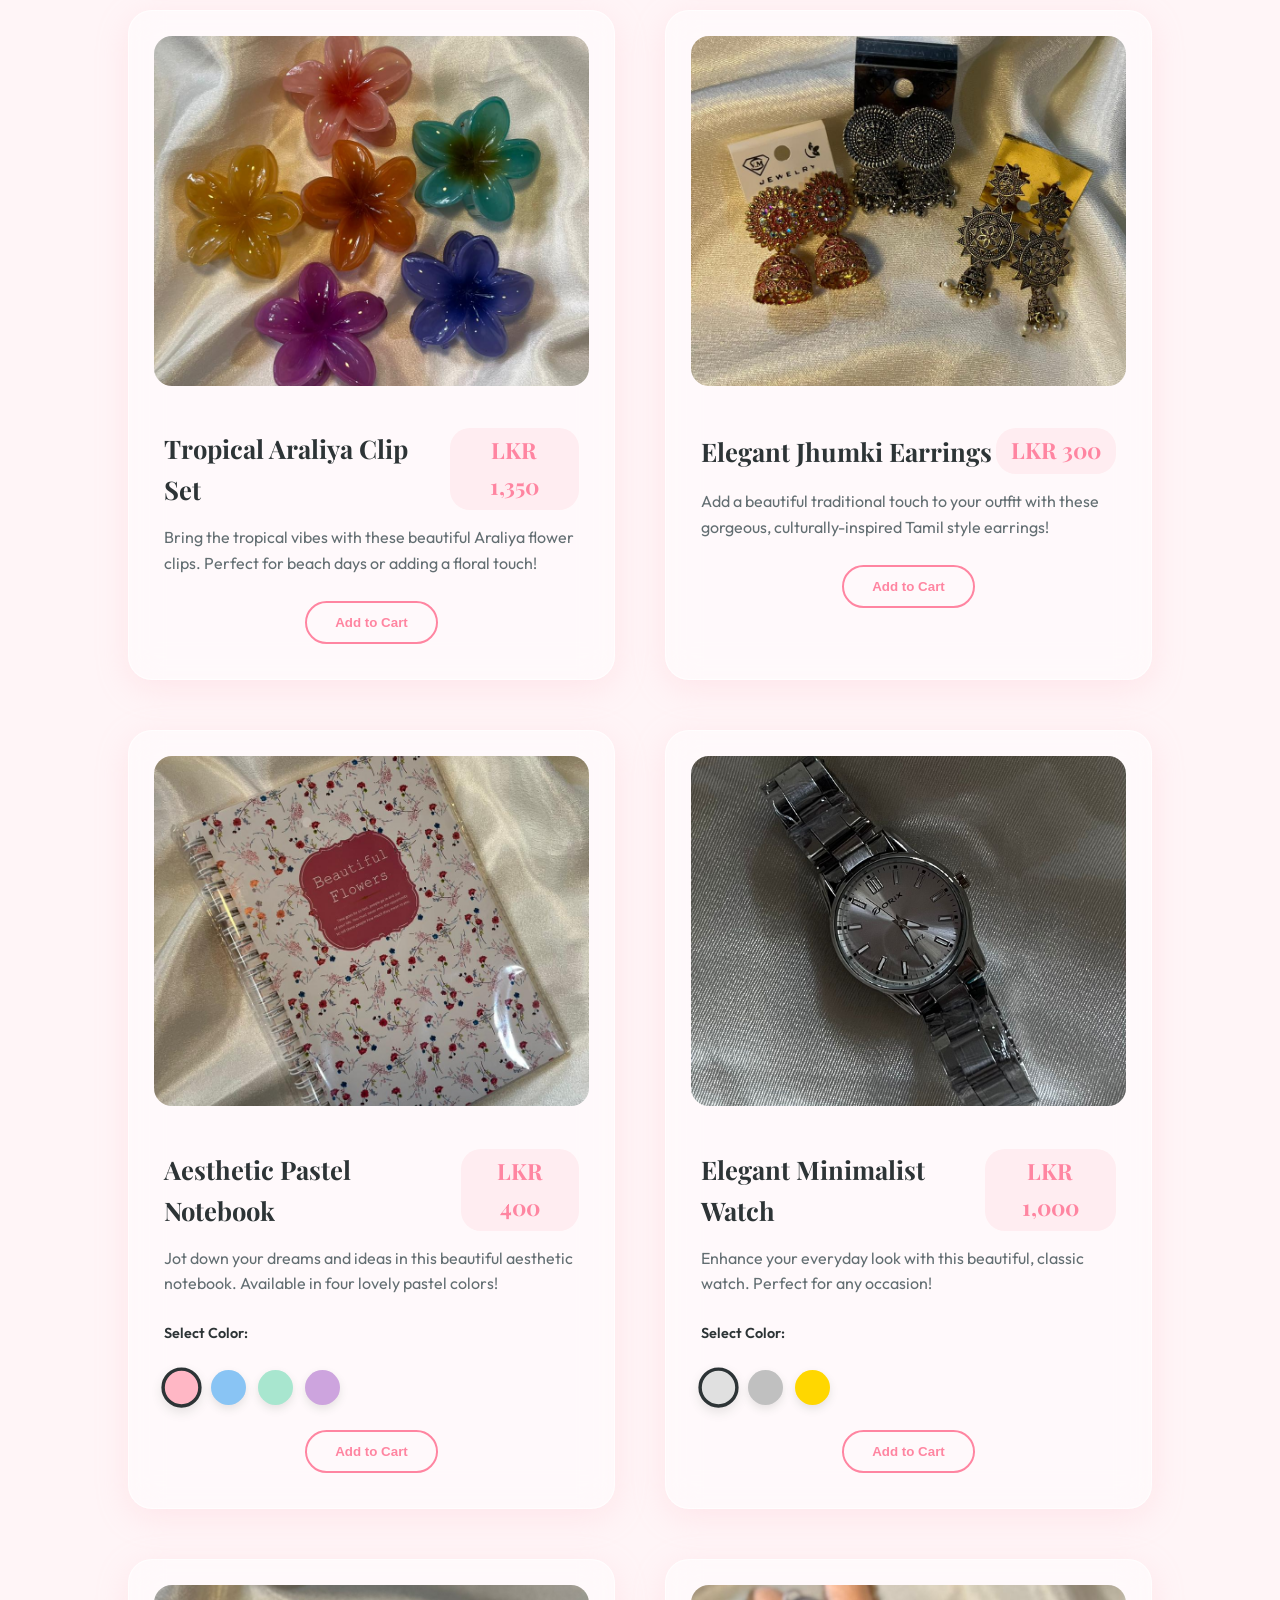
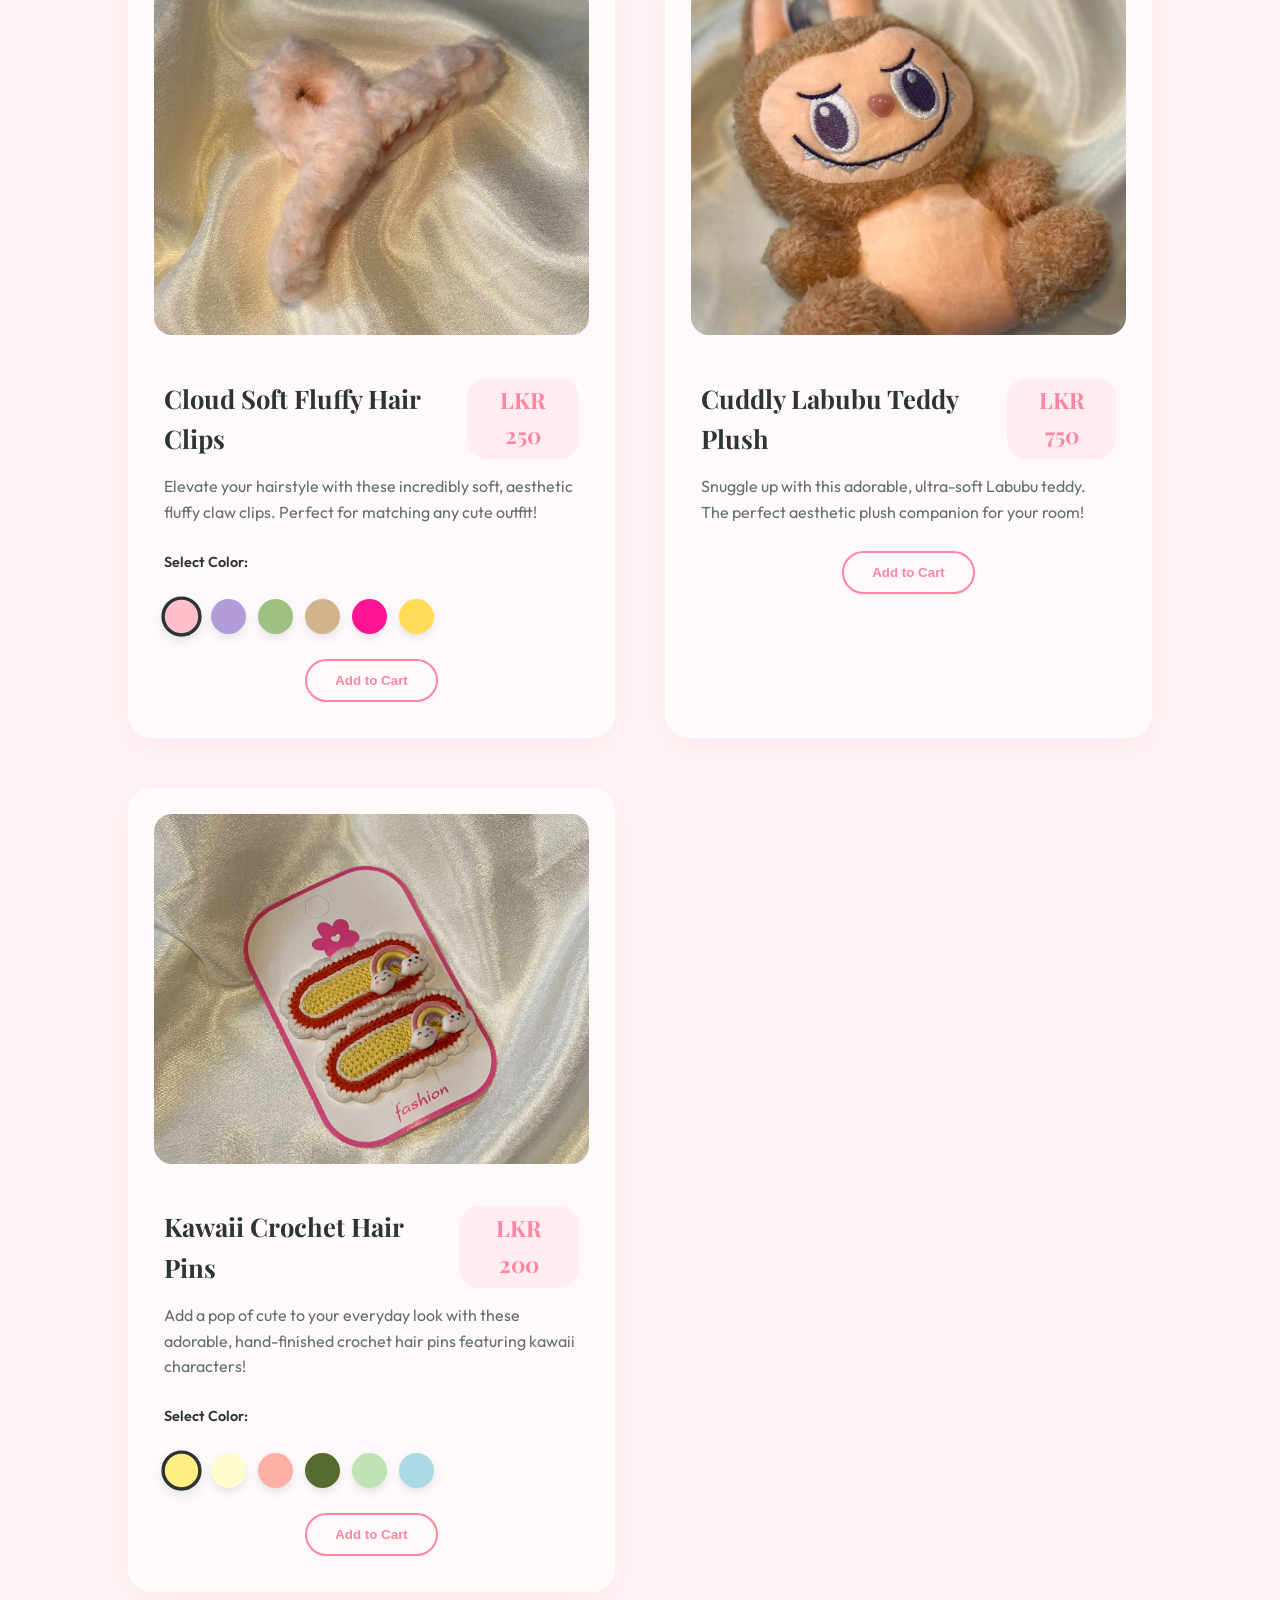
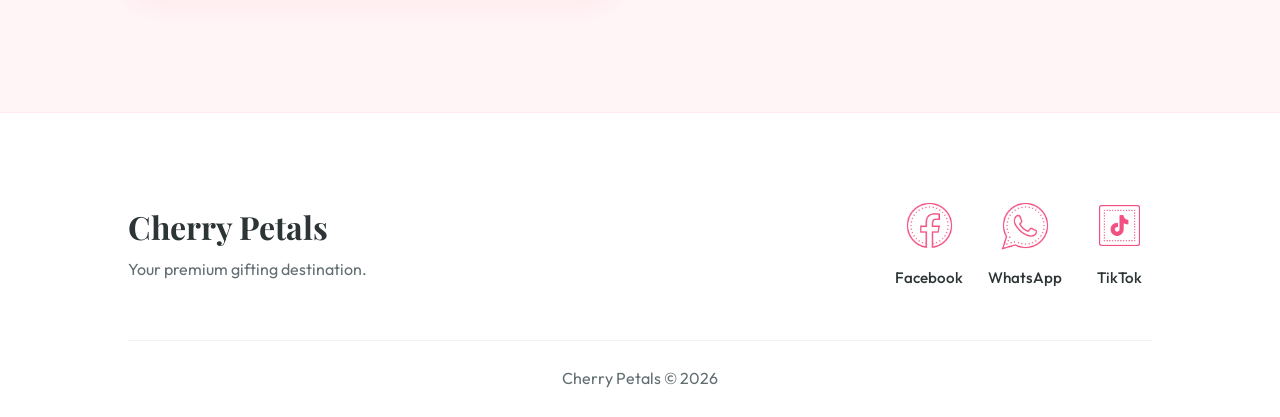
==== commit 430333c9: "Products added" ====
--- a/index.html
+++ b/index.html
@@ -388,6 +388,99 @@
                         to Cart</button>
                 </div>
             </div>
+            <div class="product-card glass fade-in delay-4 hover-effect">
+                <div class="product-image gallery-container">
+                    <img id="fluffy-clip-img-home" src="images/pluffyhairclip1.jpg" alt="Cloud Soft Fluffy Hair Clips"
+                        class="active-product-img" onerror="this.src='images/cute_items_cherry.png'" />
+                </div>
+                <div class="product-info">
+                    <div class="product-header">
+                        <h3>Cloud Soft Fluffy Hair Clips</h3>
+                        <span class="price-tag">LKR 250</span>
+                    </div>
+                    <p>Elevate your hairstyle with these incredibly soft, aesthetic fluffy claw clips. Perfect for matching any cute outfit!</p>
+                    <div class="color-selector">
+                        <p class="selector-label">Select Color:</p>
+                        <div class="swatches">
+                            <div class="color-swatch active" style="background-color: #ffc0cb;"
+                                onclick="changeProductImage(this, 'fluffy-clip-img-home', 'images/pluffyhairclip1.jpg')">
+                            </div>
+                            <div class="color-swatch" style="background-color: #b19cd9;"
+                                onclick="changeProductImage(this, 'fluffy-clip-img-home', 'images/pluffyhairclip2.jpg')">
+                            </div>
+                            <div class="color-swatch" style="background-color: #9dc183;"
+                                onclick="changeProductImage(this, 'fluffy-clip-img-home', 'images/pluffyhairclip3.jpg')">
+                            </div>
+                            <div class="color-swatch" style="background-color: #d2b48c;"
+                                onclick="changeProductImage(this, 'fluffy-clip-img-home', 'images/pluffyhairclip4.jpg')">
+                            </div>
+                            <div class="color-swatch" style="background-color: #ff1493;"
+                                onclick="changeProductImage(this, 'fluffy-clip-img-home', 'images/pluffyhairclip5.jpg')">
+                            </div>
+                            <div class="color-swatch" style="background-color: #ffdb58;"
+                                onclick="changeProductImage(this, 'fluffy-clip-img-home', 'images/pluffyhairclip6.jpg')">
+                            </div>
+                        </div>
+                    </div>
+                    <button class="btn-outline add-to-cart-btn"
+                        onclick="addToCart('fluffy-clip', 'Cloud Soft Fluffy Hair Clips', 250, 'images/pluffyhairclip1.jpg')">Add
+                        to Cart</button>
+                </div>
+            </div>
+            <div class="product-card glass fade-in hover-effect">
+                <div class="product-image">
+                    <img src="images/labubu teddy.jpg" alt="Cuddly Labubu Teddy Plush" onerror="this.src='images/cute_items_cherry.png'" />
+                </div>
+                <div class="product-info">
+                    <div class="product-header">
+                        <h3>Cuddly Labubu Teddy Plush</h3>
+                        <span class="price-tag">LKR 750</span>
+                    </div>
+                    <p>Snuggle up with this adorable, ultra-soft Labubu teddy. The perfect aesthetic plush companion for your room!</p>
+                    <button class="btn-outline add-to-cart-btn"
+                        onclick="addToCart('labubu-teddy', 'Cuddly Labubu Teddy Plush', 750, 'images/labubu teddy.jpg')">Add
+                        to Cart</button>
+                </div>
+            </div>
+            <div class="product-card glass fade-in delay-2 hover-effect">
+                <div class="product-image gallery-container">
+                    <img id="hair-pin-img-home" src="images/Hair pin1.jpg" alt="Kawaii Crochet Hair Pins"
+                        class="active-product-img" onerror="this.src='images/cute_items_cherry.png'" />
+                </div>
+                <div class="product-info">
+                    <div class="product-header">
+                        <h3>Kawaii Crochet Hair Pins</h3>
+                        <span class="price-tag">LKR 200</span>
+                    </div>
+                    <p>Add a pop of cute to your everyday look with these adorable, hand-finished crochet hair pins featuring kawaii characters!</p>
+                    <div class="color-selector">
+                        <p class="selector-label">Select Color:</p>
+                        <div class="swatches">
+                            <div class="color-swatch active" style="background-color: #fdef80;"
+                                onclick="changeProductImage(this, 'hair-pin-img-home', 'images/Hair pin1.jpg')">
+                            </div>
+                            <div class="color-swatch" style="background-color: #fffdd0;"
+                                onclick="changeProductImage(this, 'hair-pin-img-home', 'images/Hair pin2.jpg')">
+                            </div>
+                            <div class="color-swatch" style="background-color: #ffb0a6;"
+                                onclick="changeProductImage(this, 'hair-pin-img-home', 'images/Hair pin3.jpg')">
+                            </div>
+                            <div class="color-swatch" style="background-color: #556b2f;"
+                                onclick="changeProductImage(this, 'hair-pin-img-home', 'images/Hair pin4.jpg')">
+                            </div>
+                            <div class="color-swatch" style="background-color: #bfe3b4;"
+                                onclick="changeProductImage(this, 'hair-pin-img-home', 'images/Hair pin5.jpg')">
+                            </div>
+                            <div class="color-swatch" style="background-color: #add8e6;"
+                                onclick="changeProductImage(this, 'hair-pin-img-home', 'images/Hair pin6.jpg')">
+                            </div>
+                        </div>
+                    </div>
+                    <button class="btn-outline add-to-cart-btn"
+                        onclick="addToCart('hair-pin', 'Kawaii Crochet Hair Pins', 200, 'images/Hair pin1.jpg')">Add
+                        to Cart</button>
+                </div>
+            </div>
         </div>
     </section>
 
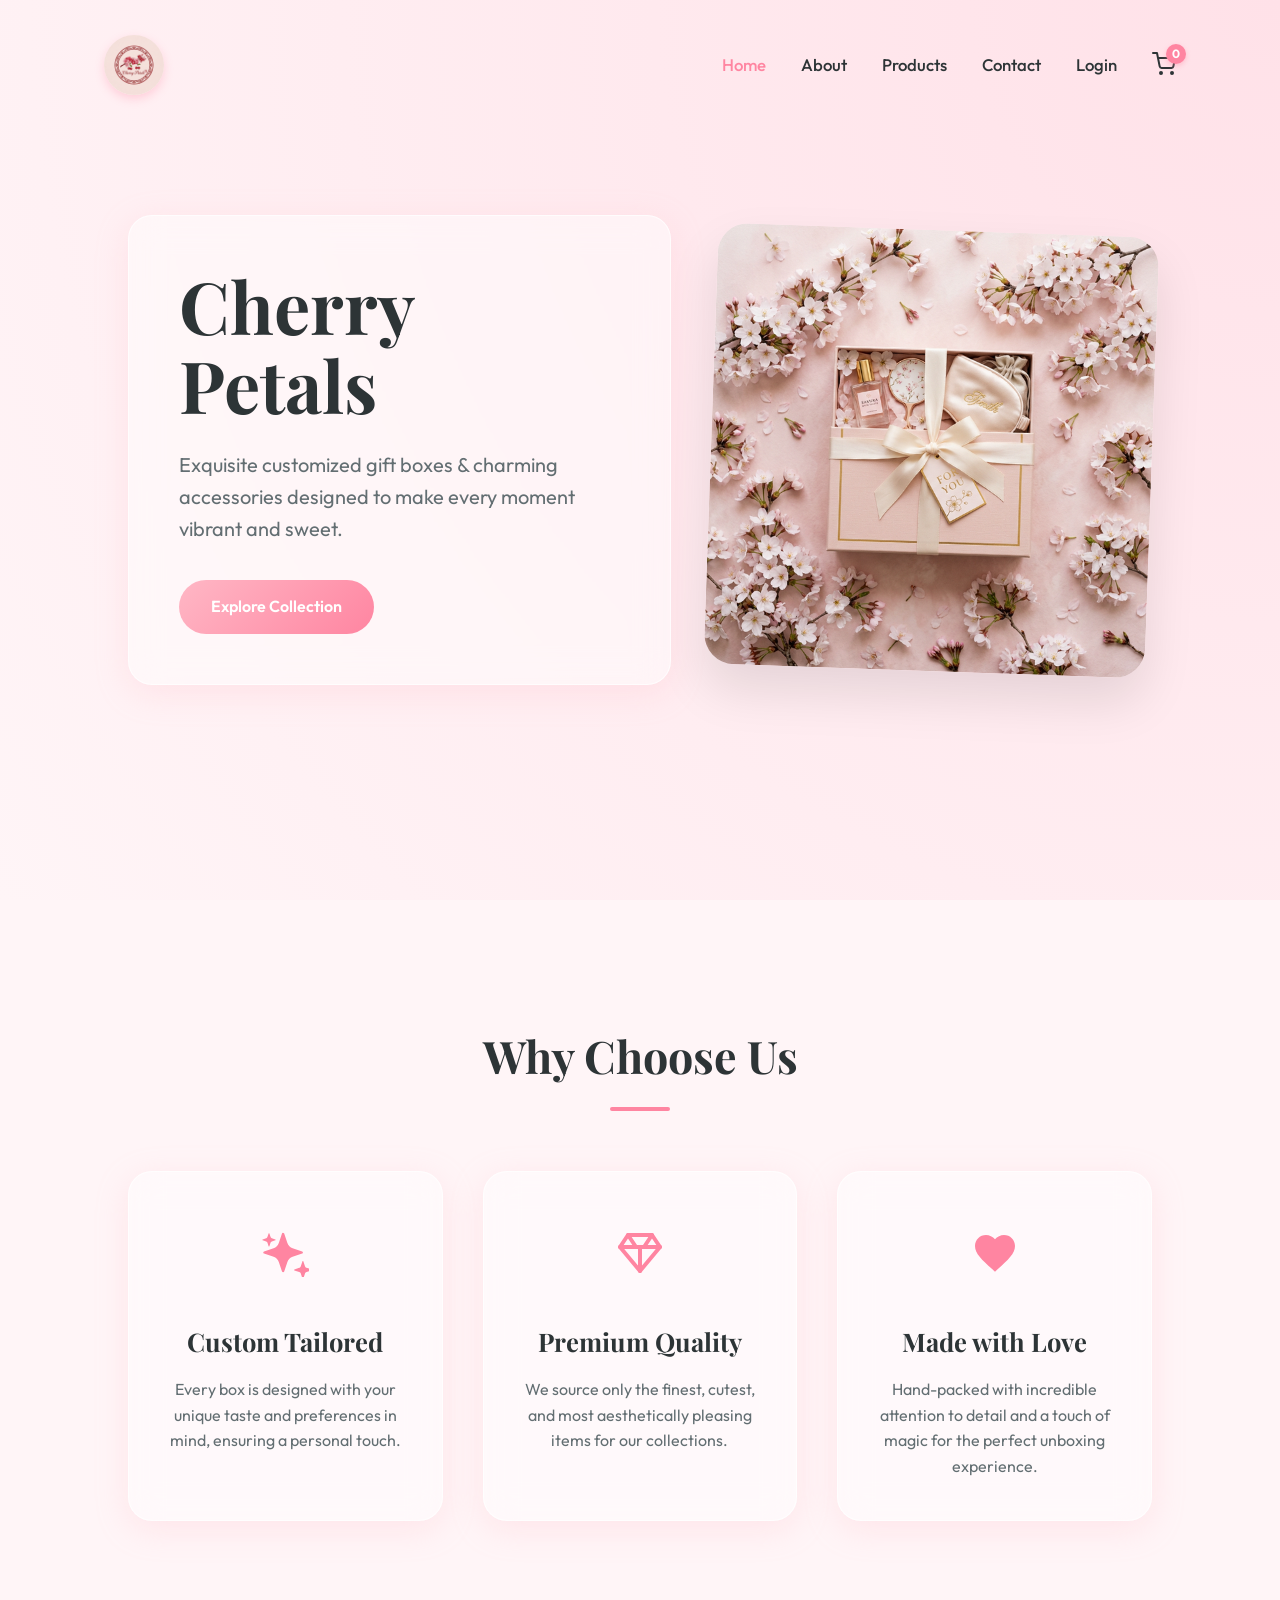
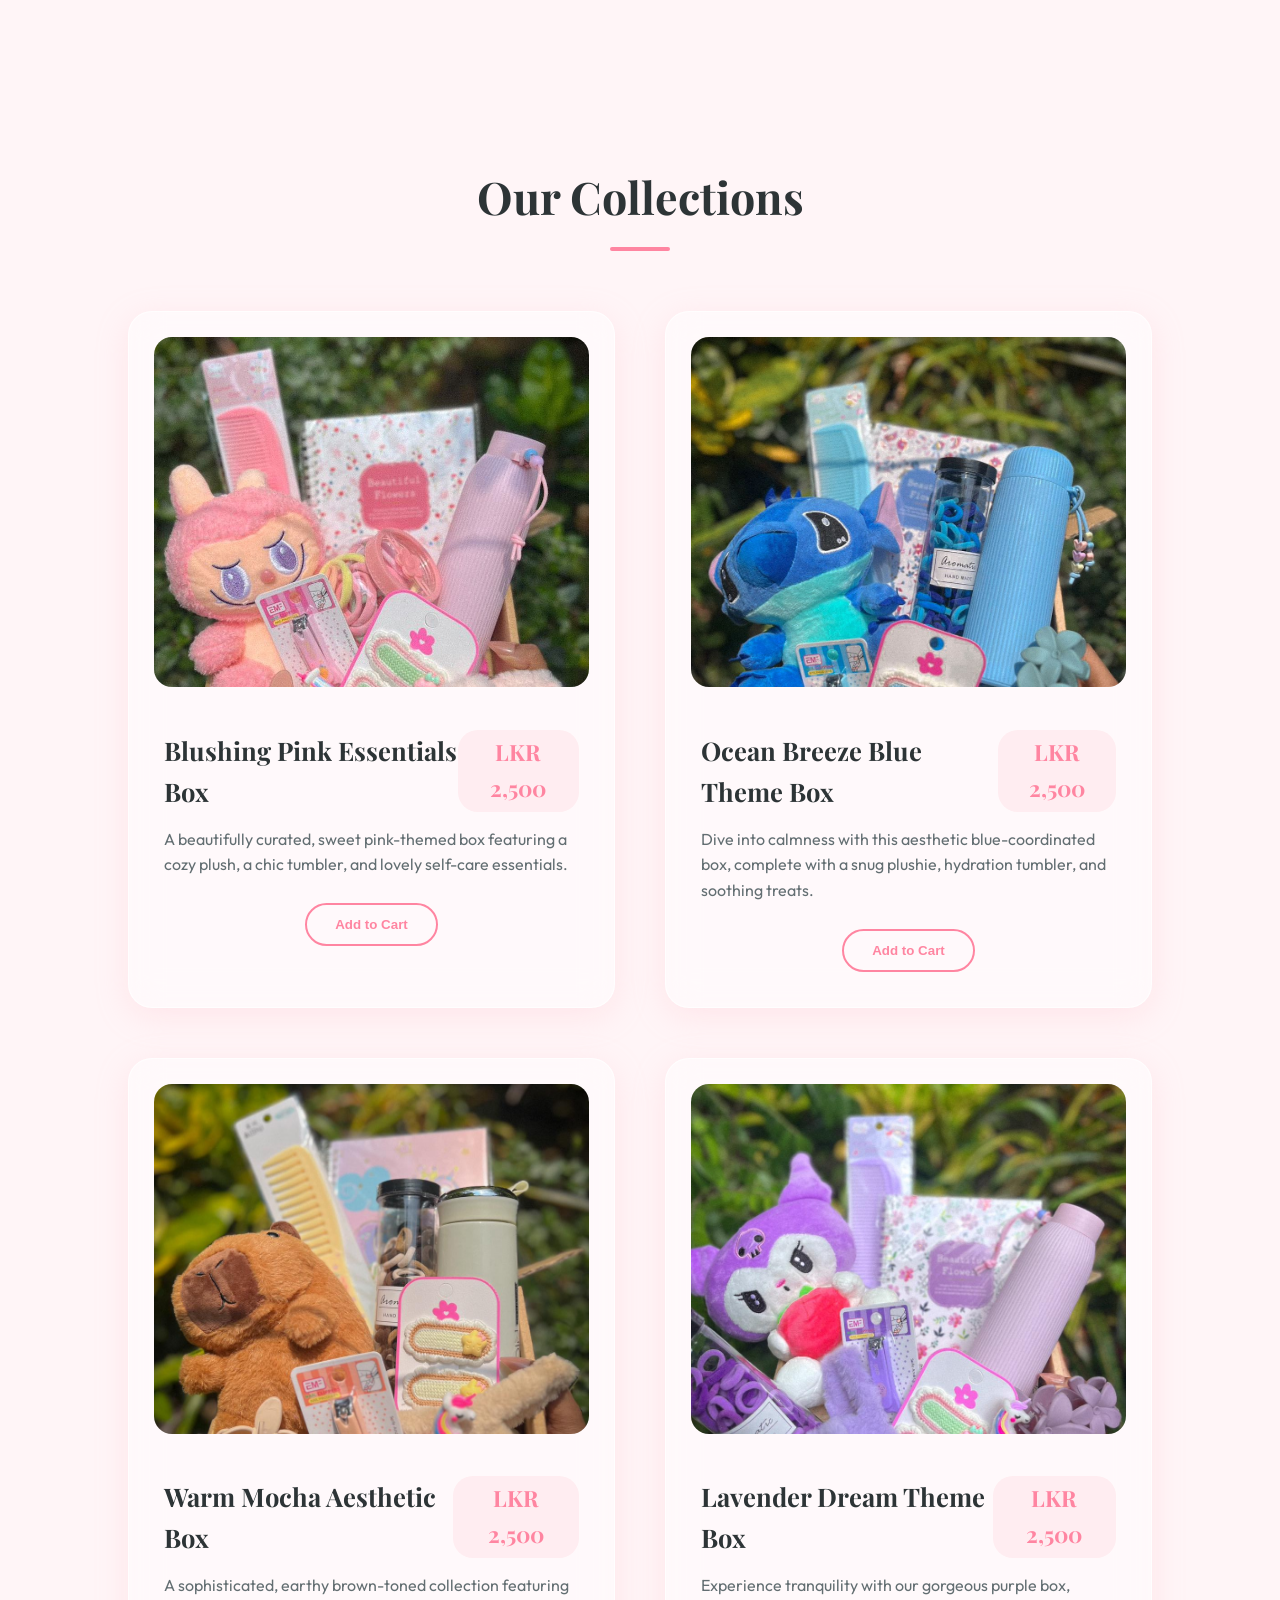
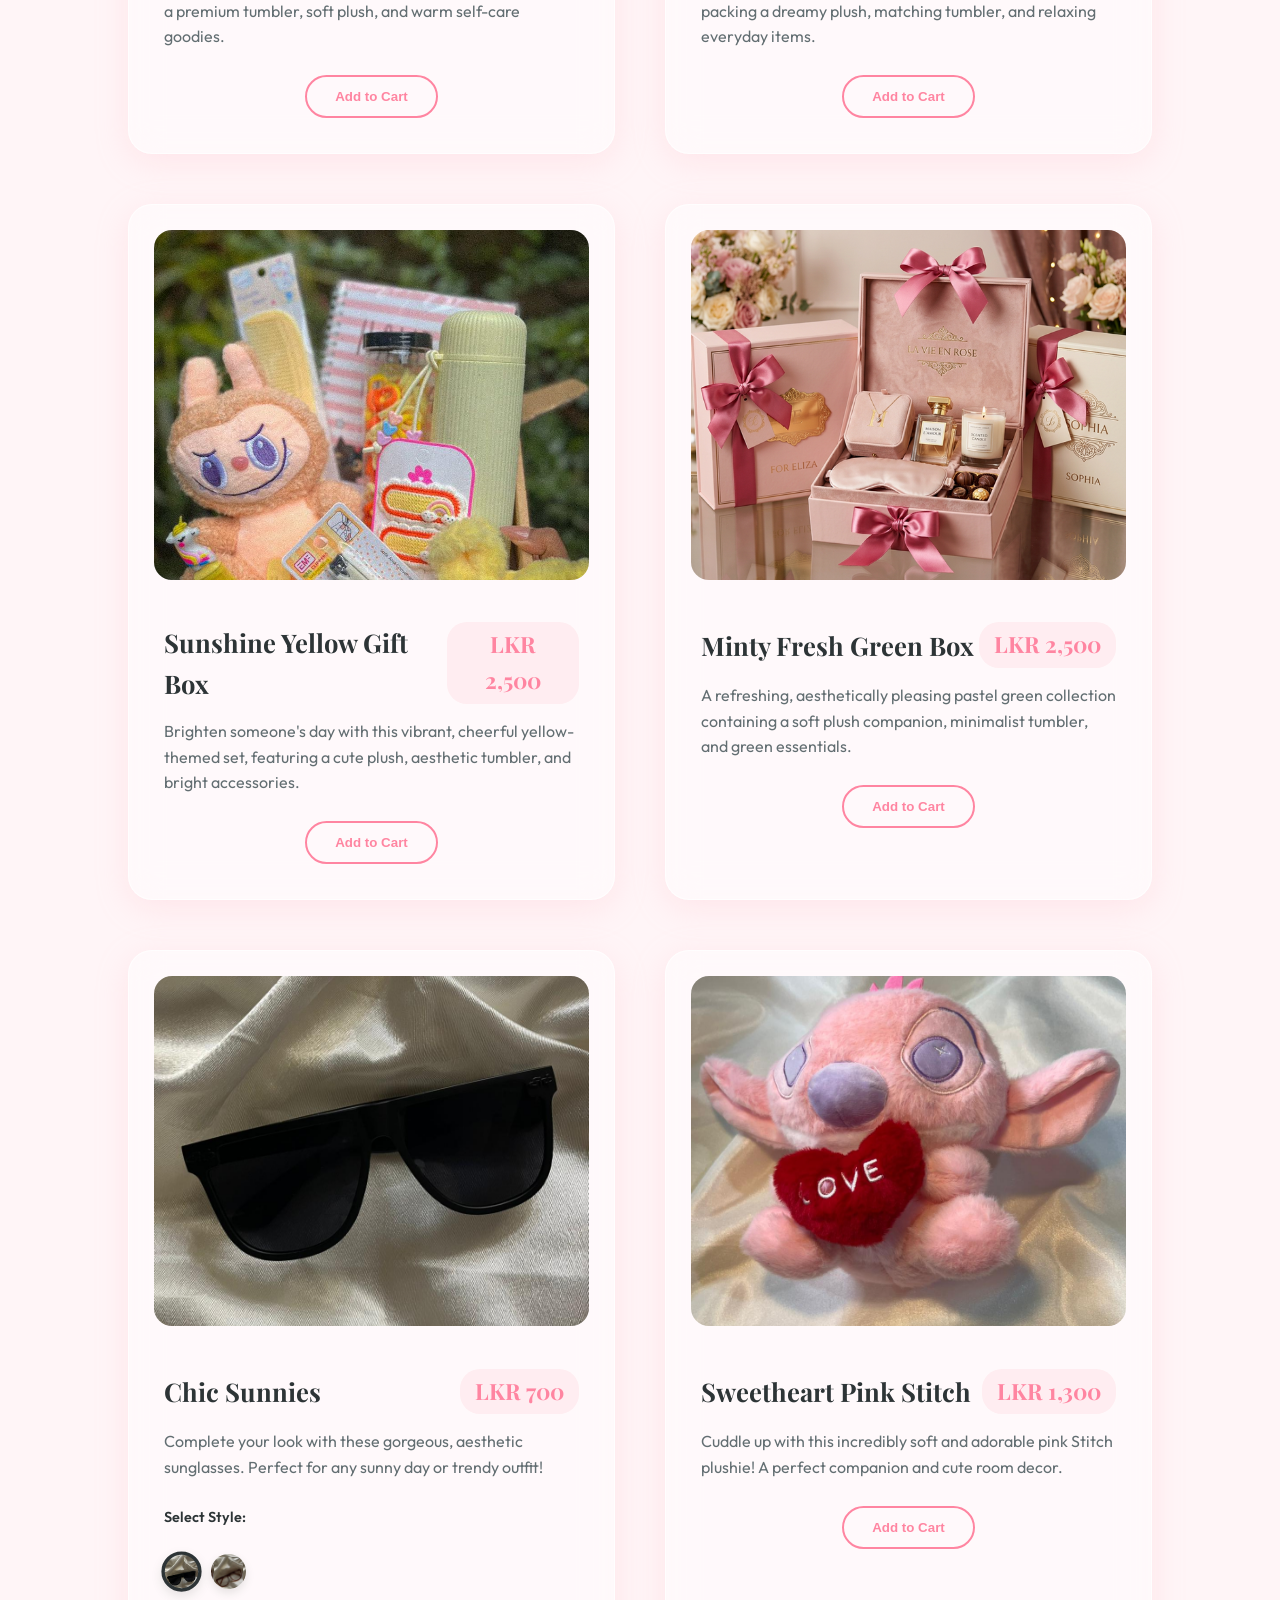
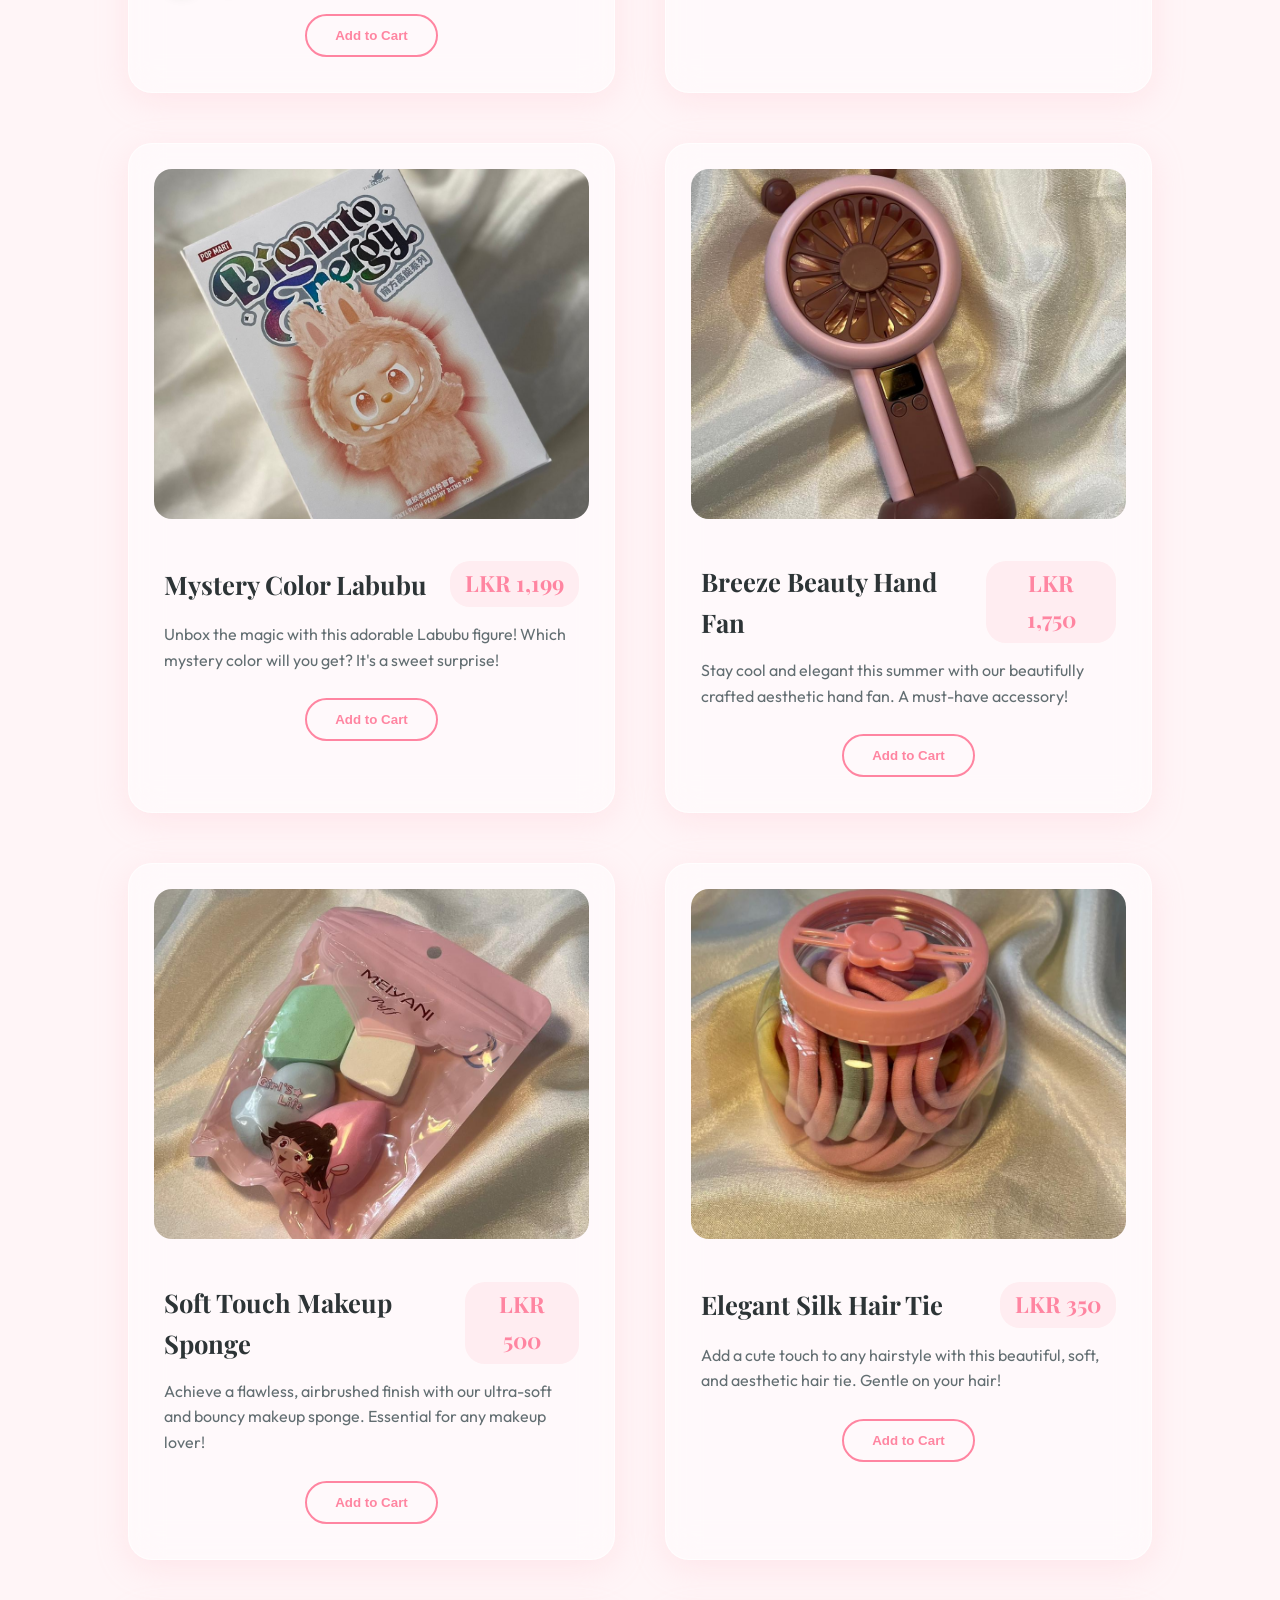
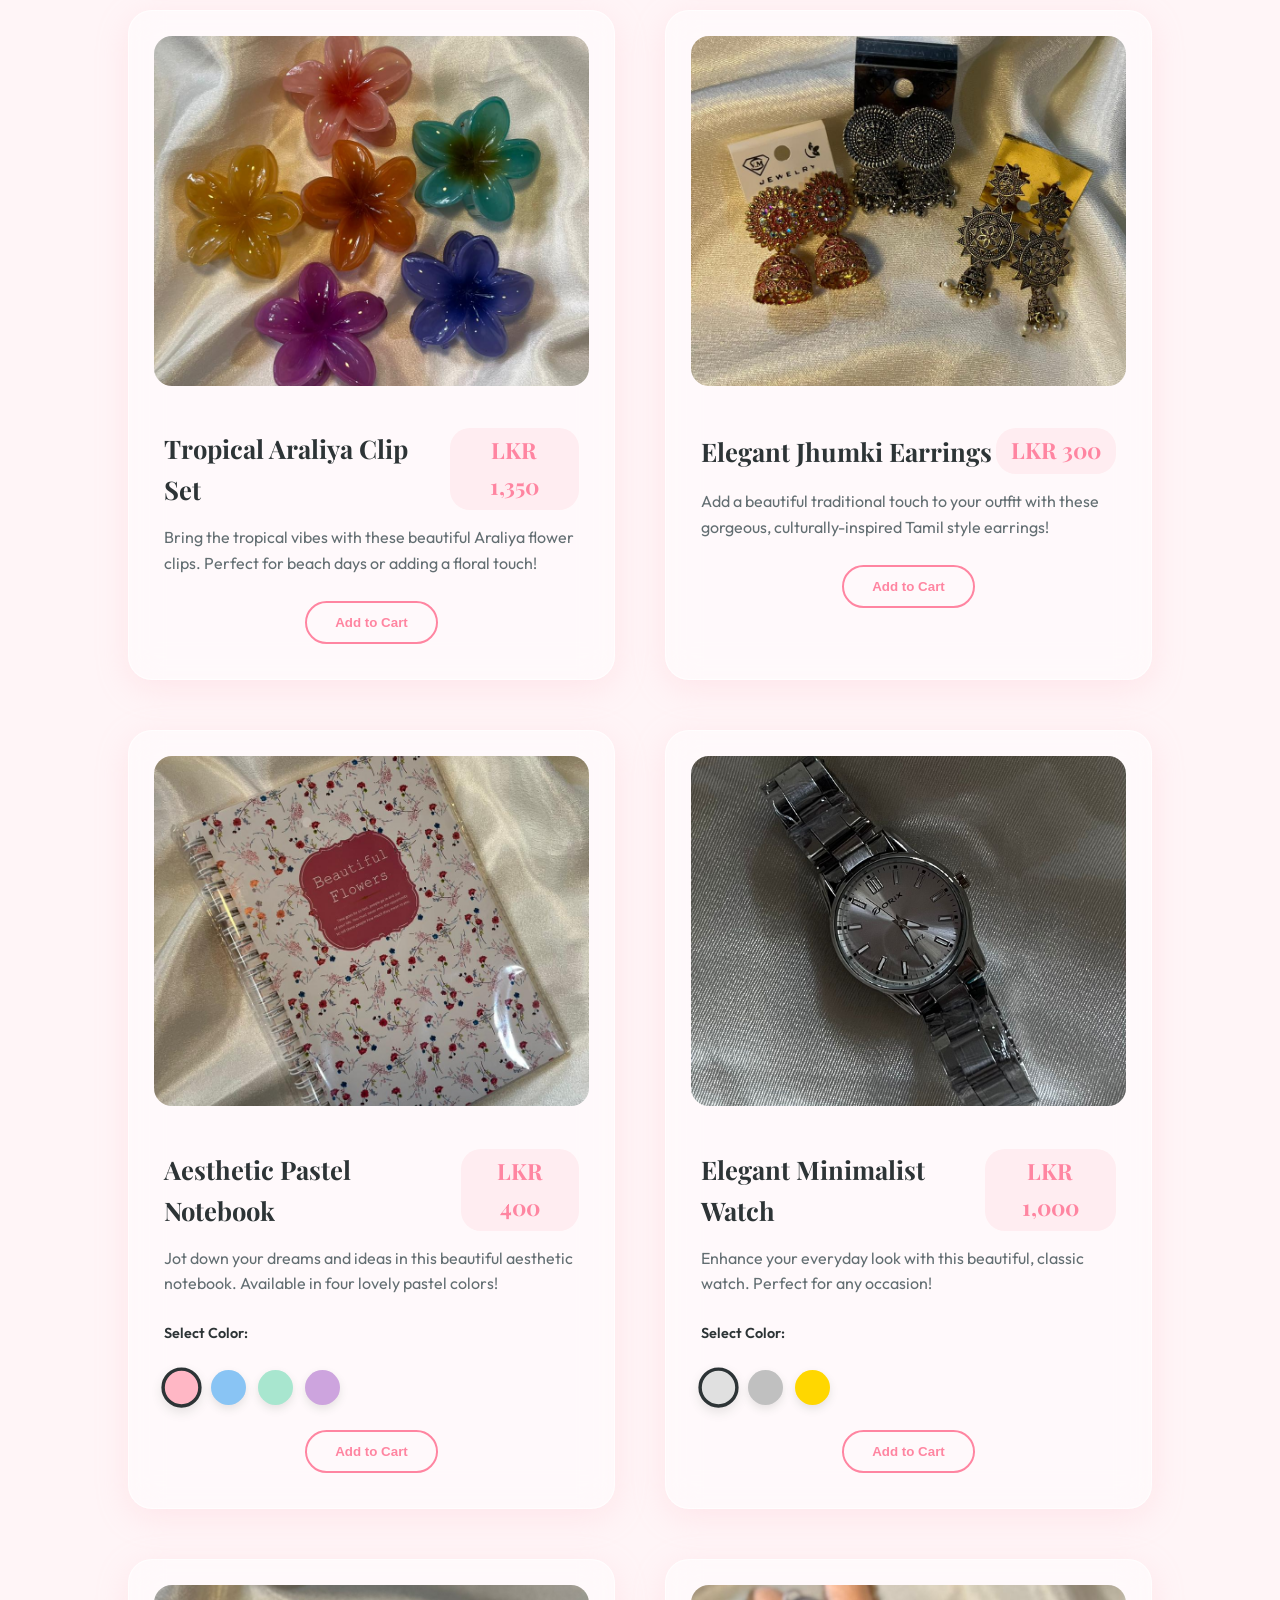
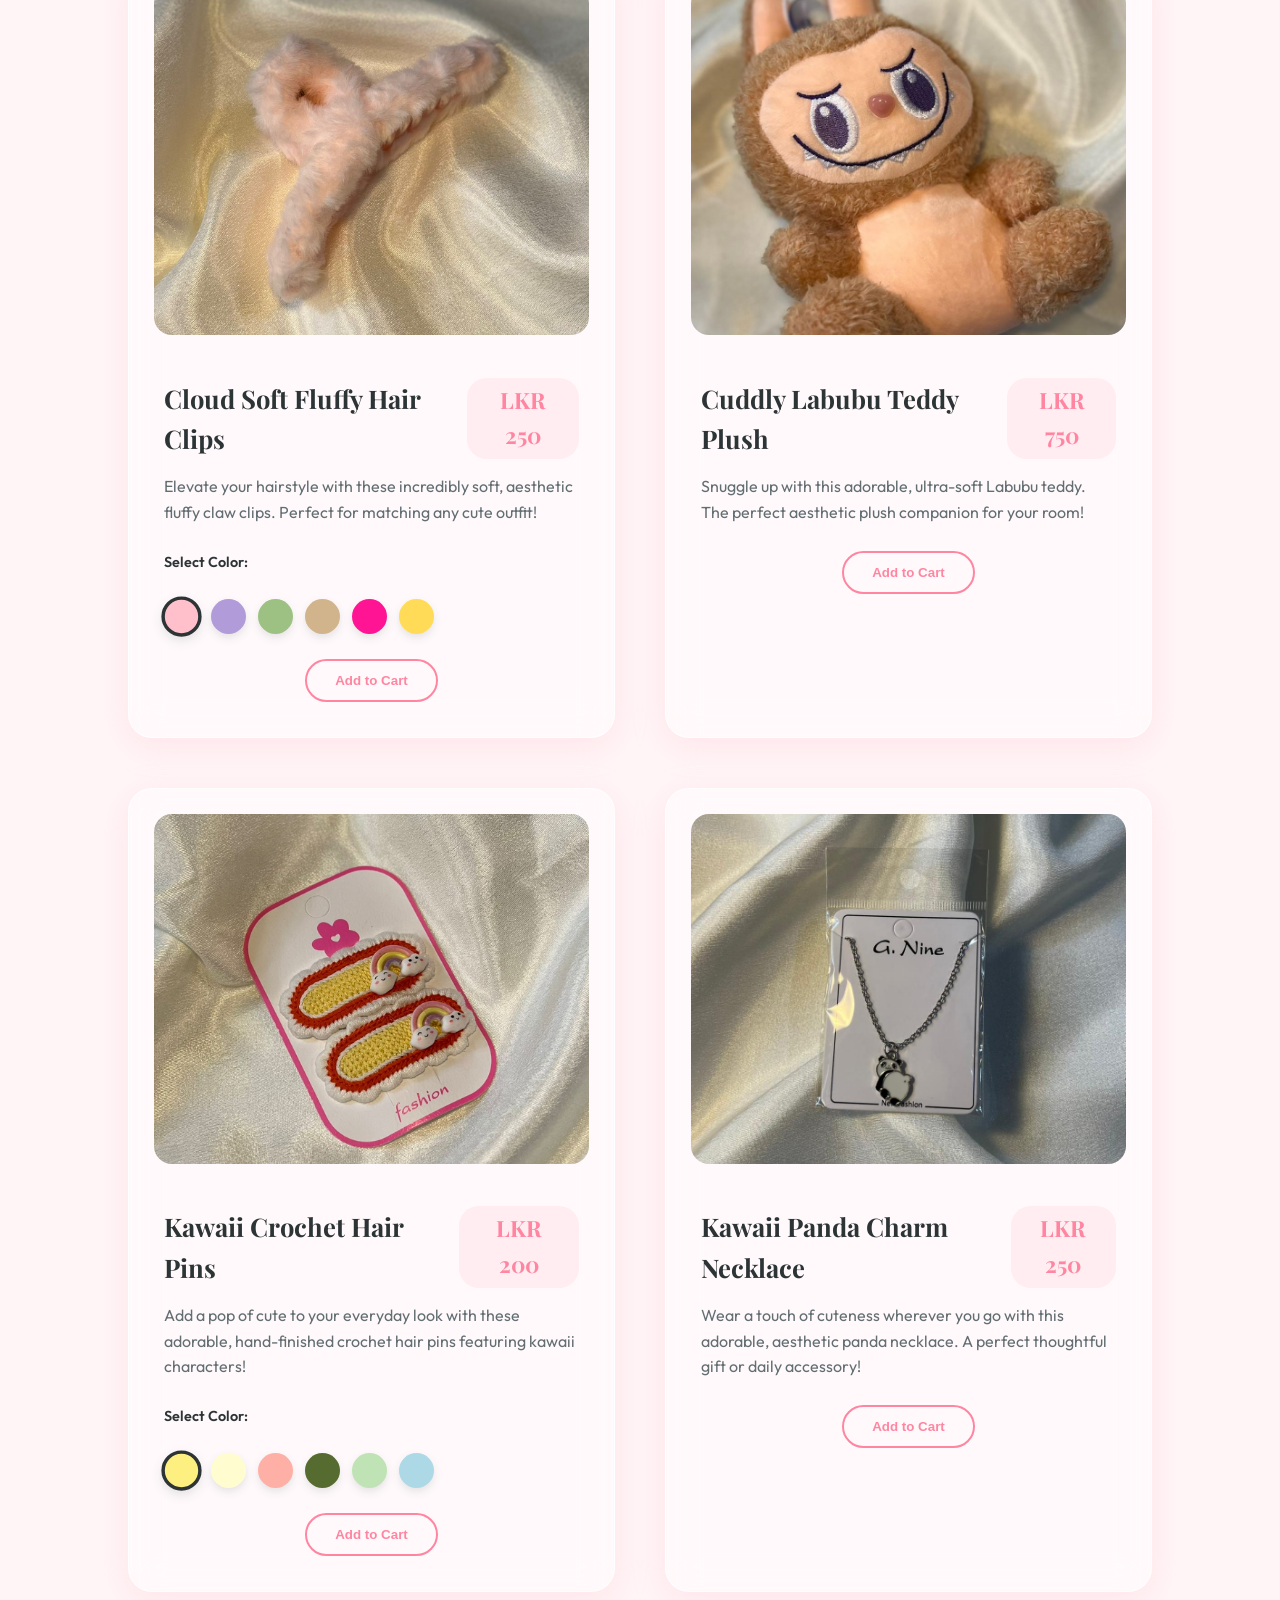
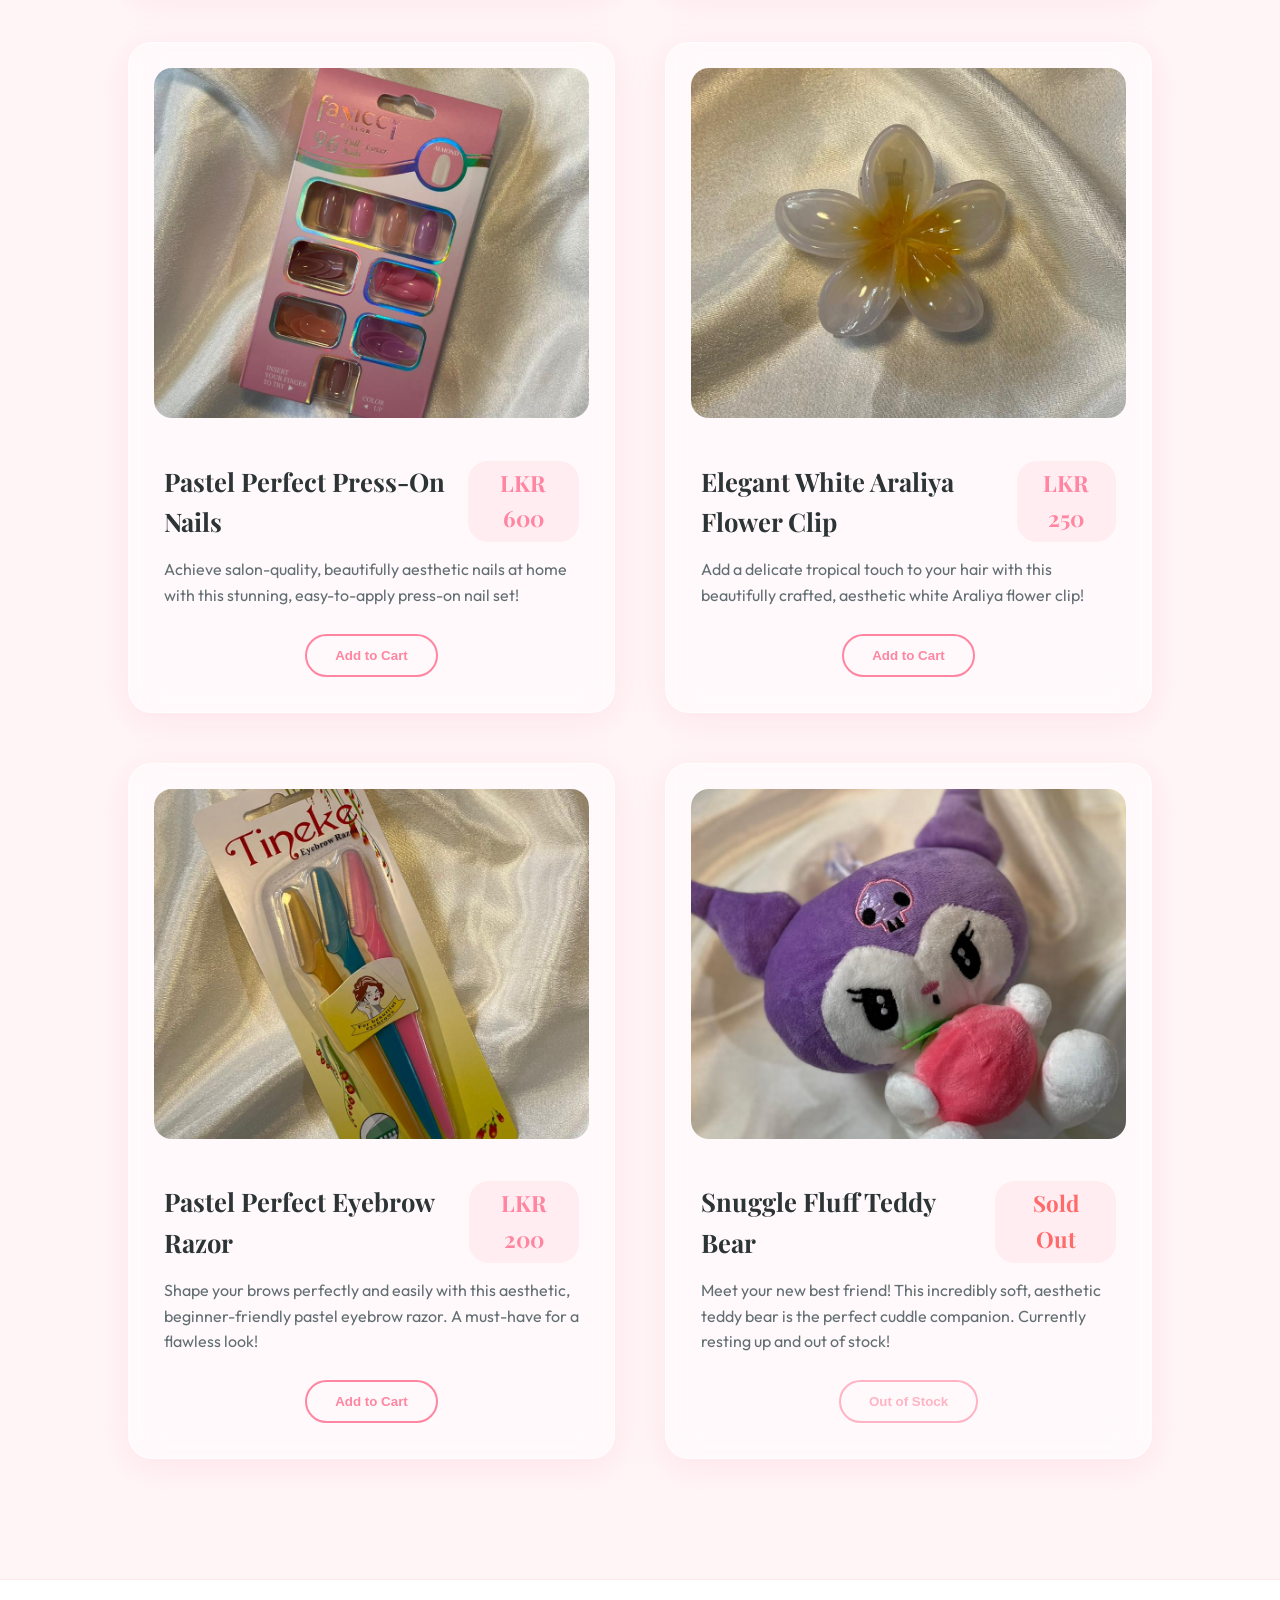
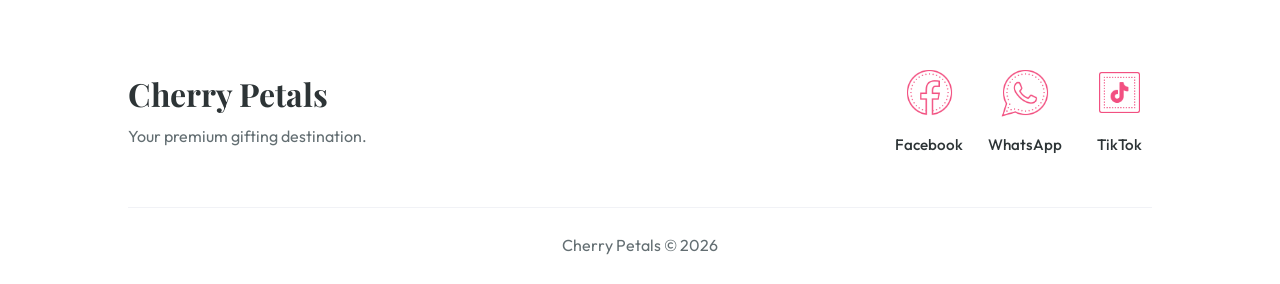
==== commit 5db36e2e: "Products added" ====
--- a/index.html
+++ b/index.html
@@ -481,6 +481,79 @@
                         to Cart</button>
                 </div>
             </div>
+            <div class="product-card glass fade-in delay-3 hover-effect">
+                <div class="product-image">
+                    <img src="images/Pandachain.jpg" alt="Kawaii Panda Charm Necklace" onerror="this.src='images/cute_items_cherry.png'" />
+                </div>
+                <div class="product-info">
+                    <div class="product-header">
+                        <h3>Kawaii Panda Charm Necklace</h3>
+                        <span class="price-tag">LKR 250</span>
+                    </div>
+                    <p>Wear a touch of cuteness wherever you go with this adorable, aesthetic panda necklace. A perfect thoughtful gift or daily accessory!</p>
+                    <button class="btn-outline add-to-cart-btn"
+                        onclick="addToCart('panda-necklace', 'Kawaii Panda Charm Necklace', 250, 'images/Pandachain.jpg')">Add
+                        to Cart</button>
+                </div>
+            </div>
+            <div class="product-card glass fade-in delay-4 hover-effect">
+                <div class="product-image">
+                    <img src="images/nails.jpg" alt="Pastel Perfect Press-On Nails" onerror="this.src='images/cute_items_cherry.png'" />
+                </div>
+                <div class="product-info">
+                    <div class="product-header">
+                        <h3>Pastel Perfect Press-On Nails</h3>
+                        <span class="price-tag">LKR 600</span>
+                    </div>
+                    <p>Achieve salon-quality, beautifully aesthetic nails at home with this stunning, easy-to-apply press-on nail set!</p>
+                    <button class="btn-outline add-to-cart-btn"
+                        onclick="addToCart('nails-set', 'Pastel Perfect Press-On Nails', 600, 'images/nails.jpg')">Add
+                        to Cart</button>
+                </div>
+            </div>
+            <div class="product-card glass fade-in hover-effect">
+                <div class="product-image">
+                    <img src="images/whitearaliyaclip.jpg" alt="Elegant White Araliya Flower Clip" onerror="this.src='images/cute_items_cherry.png'" />
+                </div>
+                <div class="product-info">
+                    <div class="product-header">
+                        <h3>Elegant White Araliya Flower Clip</h3>
+                        <span class="price-tag">LKR 250</span>
+                    </div>
+                    <p>Add a delicate tropical touch to your hair with this beautifully crafted, aesthetic white Araliya flower clip!</p>
+                    <button class="btn-outline add-to-cart-btn"
+                        onclick="addToCart('white-araliya-clip', 'Elegant White Araliya Flower Clip', 250, 'images/whitearaliyaclip.jpg')">Add
+                        to Cart</button>
+                </div>
+            </div>
+            <div class="product-card glass fade-in delay-2 hover-effect">
+                <div class="product-image">
+                    <img src="images/eyebrowraizor.jpg" alt="Pastel Perfect Eyebrow Razor" onerror="this.src='images/cute_items_cherry.png'" />
+                </div>
+                <div class="product-info">
+                    <div class="product-header">
+                        <h3>Pastel Perfect Eyebrow Razor</h3>
+                        <span class="price-tag">LKR 200</span>
+                    </div>
+                    <p>Shape your brows perfectly and easily with this aesthetic, beginner-friendly pastel eyebrow razor. A must-have for a flawless look!</p>
+                    <button class="btn-outline add-to-cart-btn"
+                        onclick="addToCart('eyebrow-razor', 'Pastel Perfect Eyebrow Razor', 200, 'images/eyebrowraizor.jpg')">Add
+                        to Cart</button>
+                </div>
+            </div>
+            <div class="product-card glass fade-in delay-3 hover-effect">
+                <div class="product-image">
+                    <img src="images/teddy.jpg" alt="Snuggle Fluff Teddy Bear" onerror="this.src='images/cute_items_cherry.png'" />
+                </div>
+                <div class="product-info">
+                    <div class="product-header">
+                        <h3>Snuggle Fluff Teddy Bear</h3>
+                        <span class="price-tag" style="color: #ff6b6b;">Sold Out</span>
+                    </div>
+                    <p>Meet your new best friend! This incredibly soft, aesthetic teddy bear is the perfect cuddle companion. Currently resting up and out of stock!</p>
+                    <button class="btn-outline add-to-cart-btn" style="cursor: not-allowed; opacity: 0.6; pointer-events: none;" disabled>Out of Stock</button>
+                </div>
+            </div>
         </div>
     </section>
 
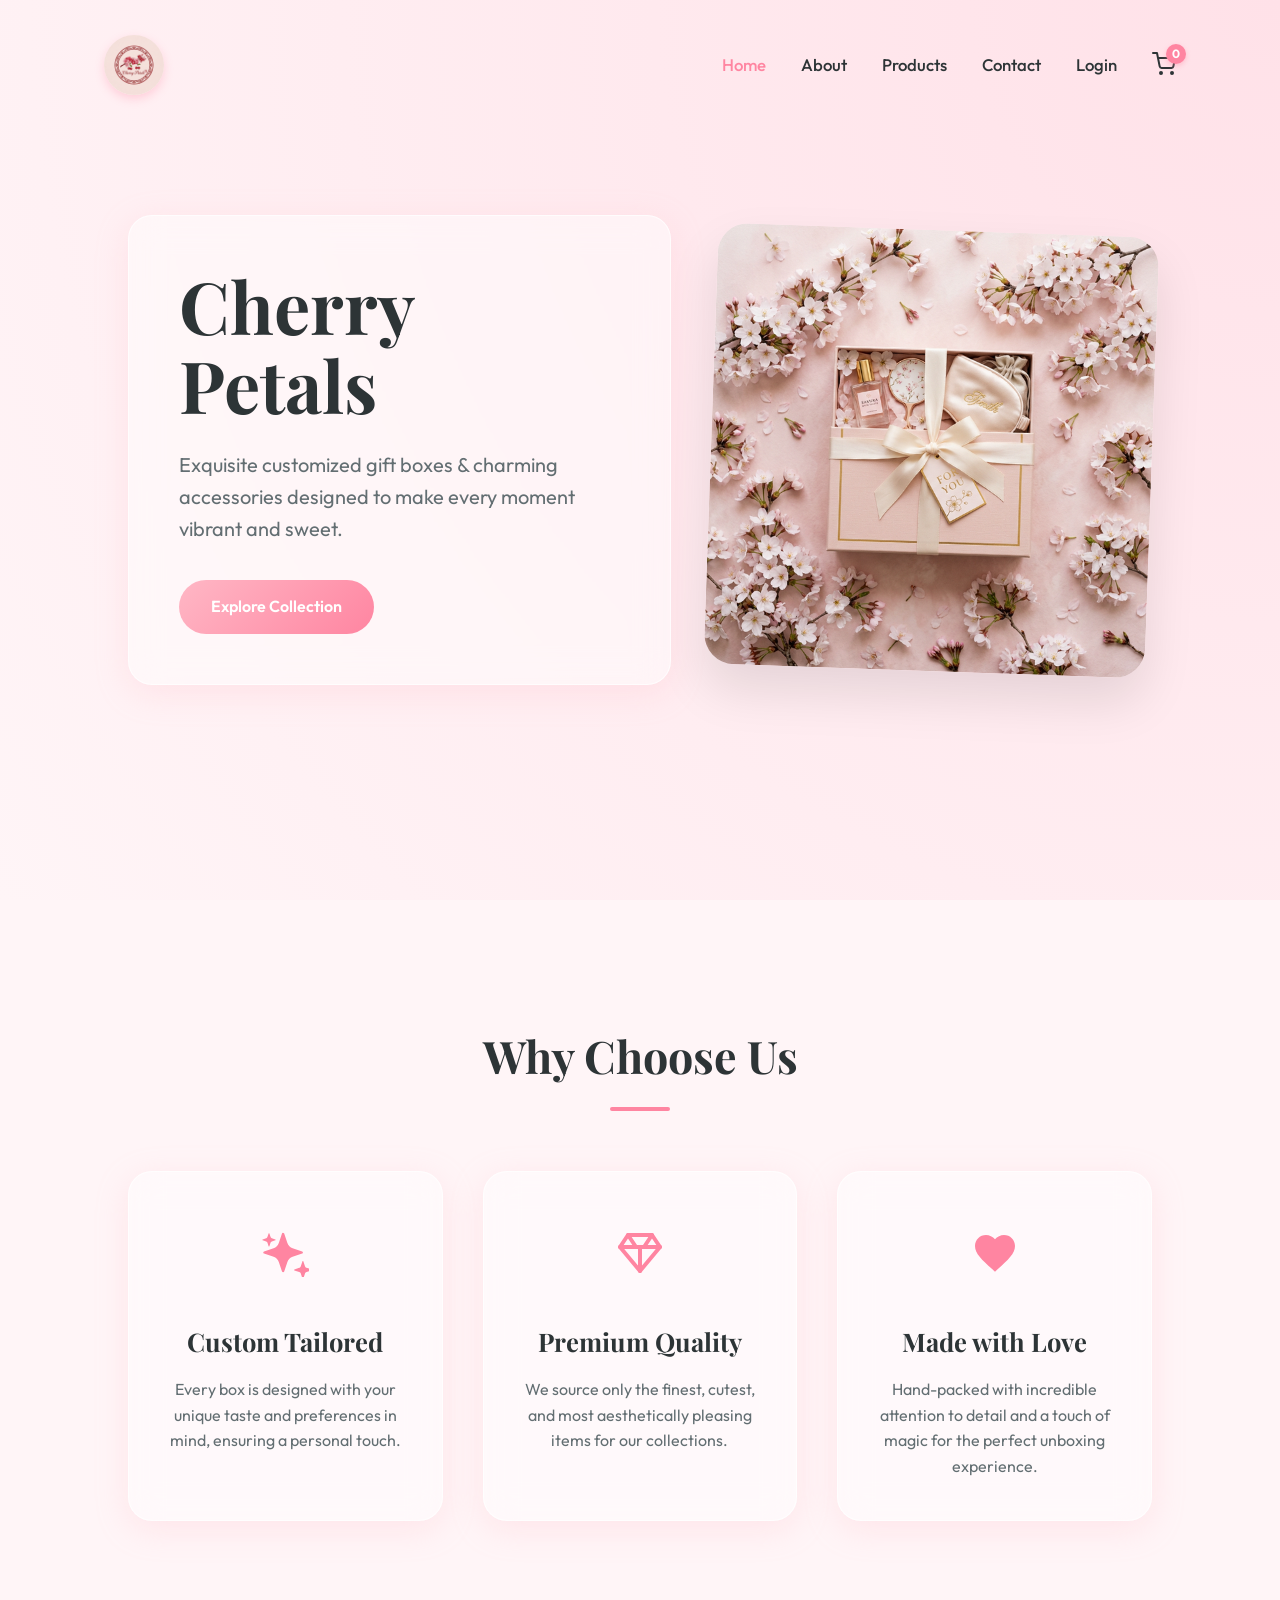
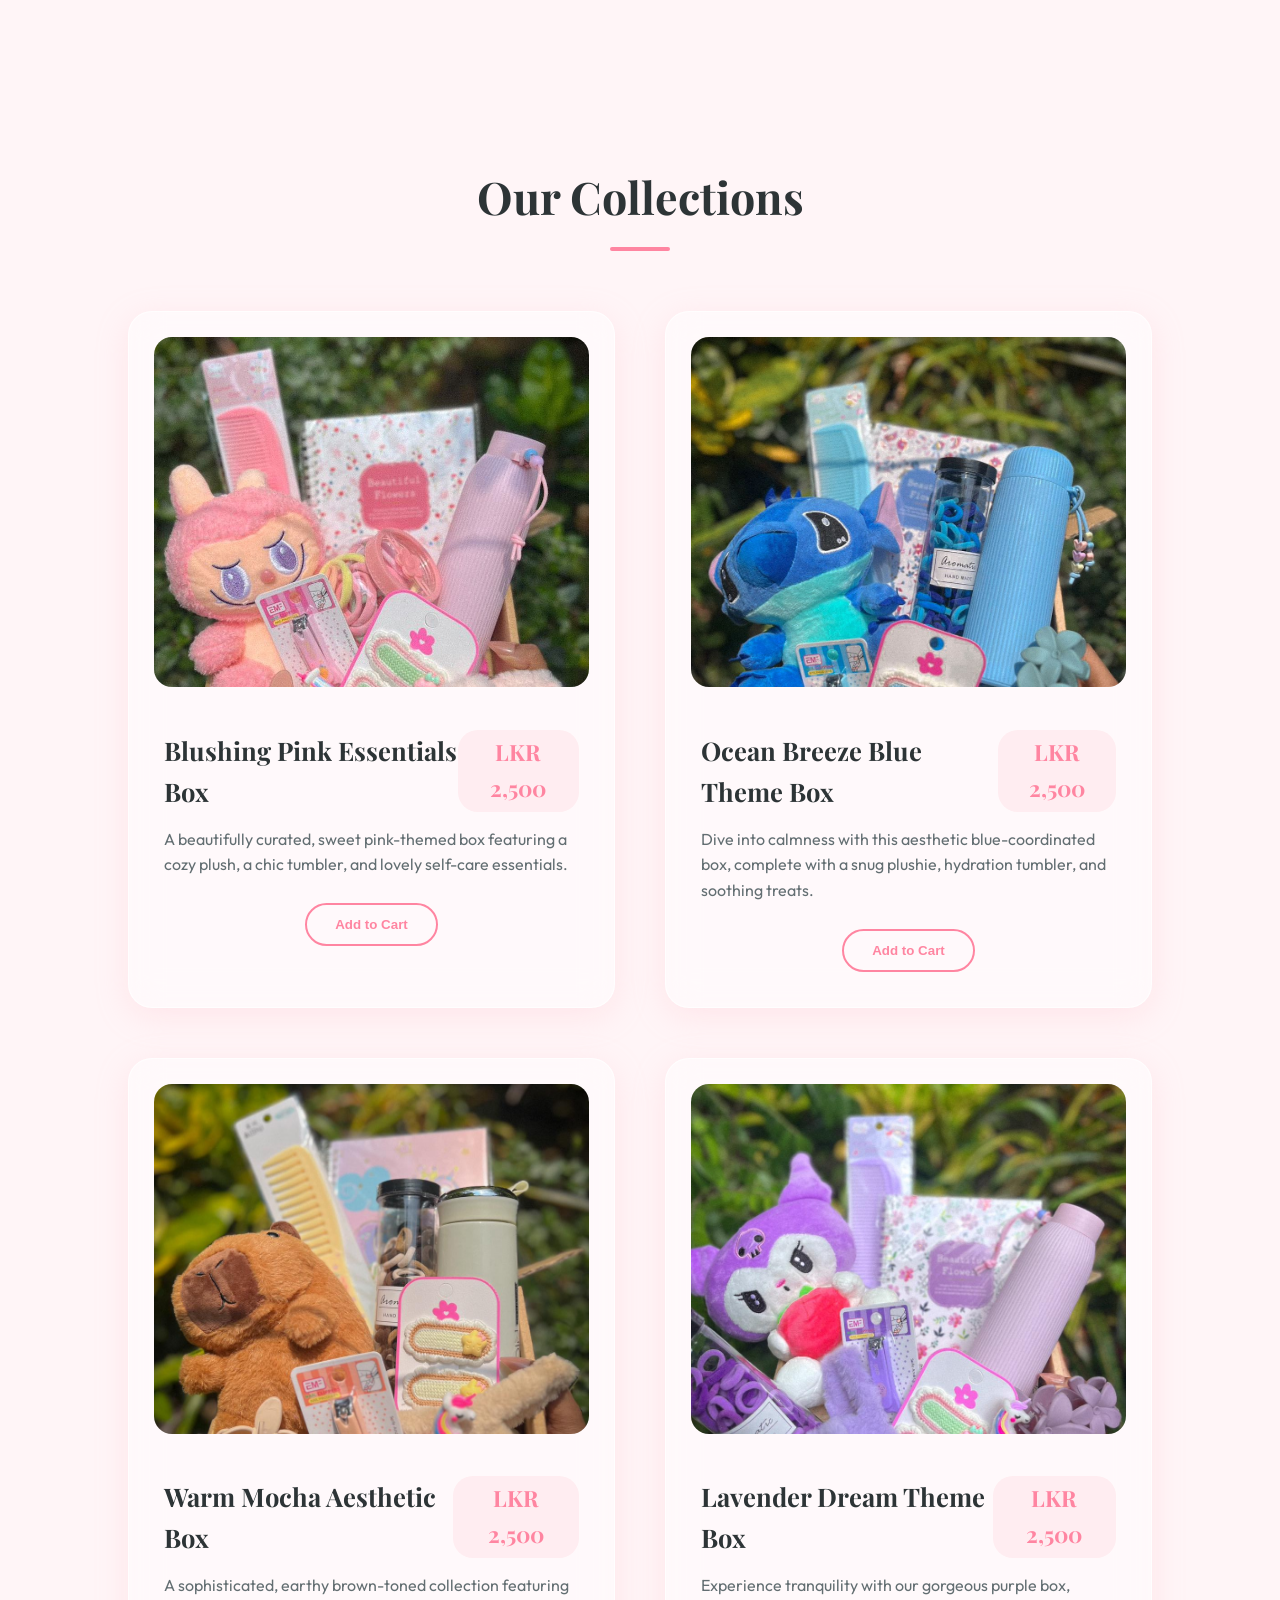
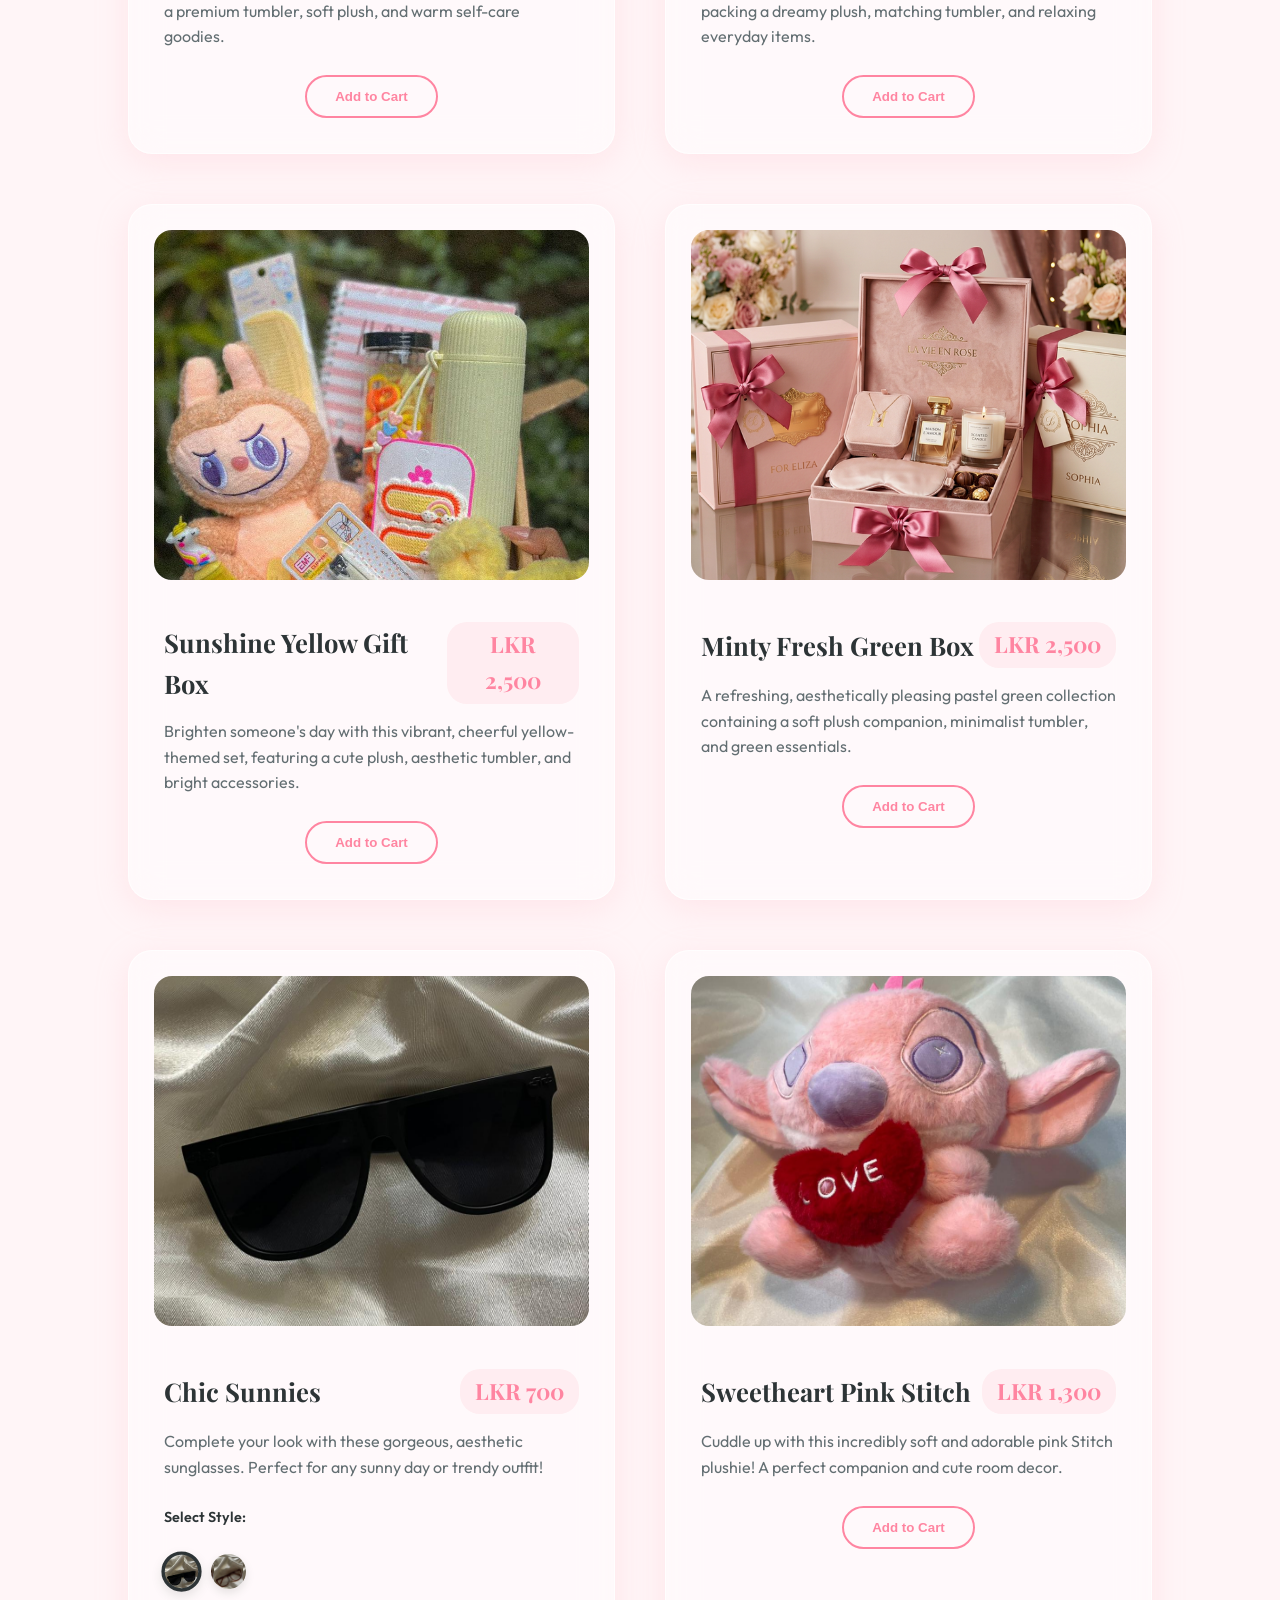
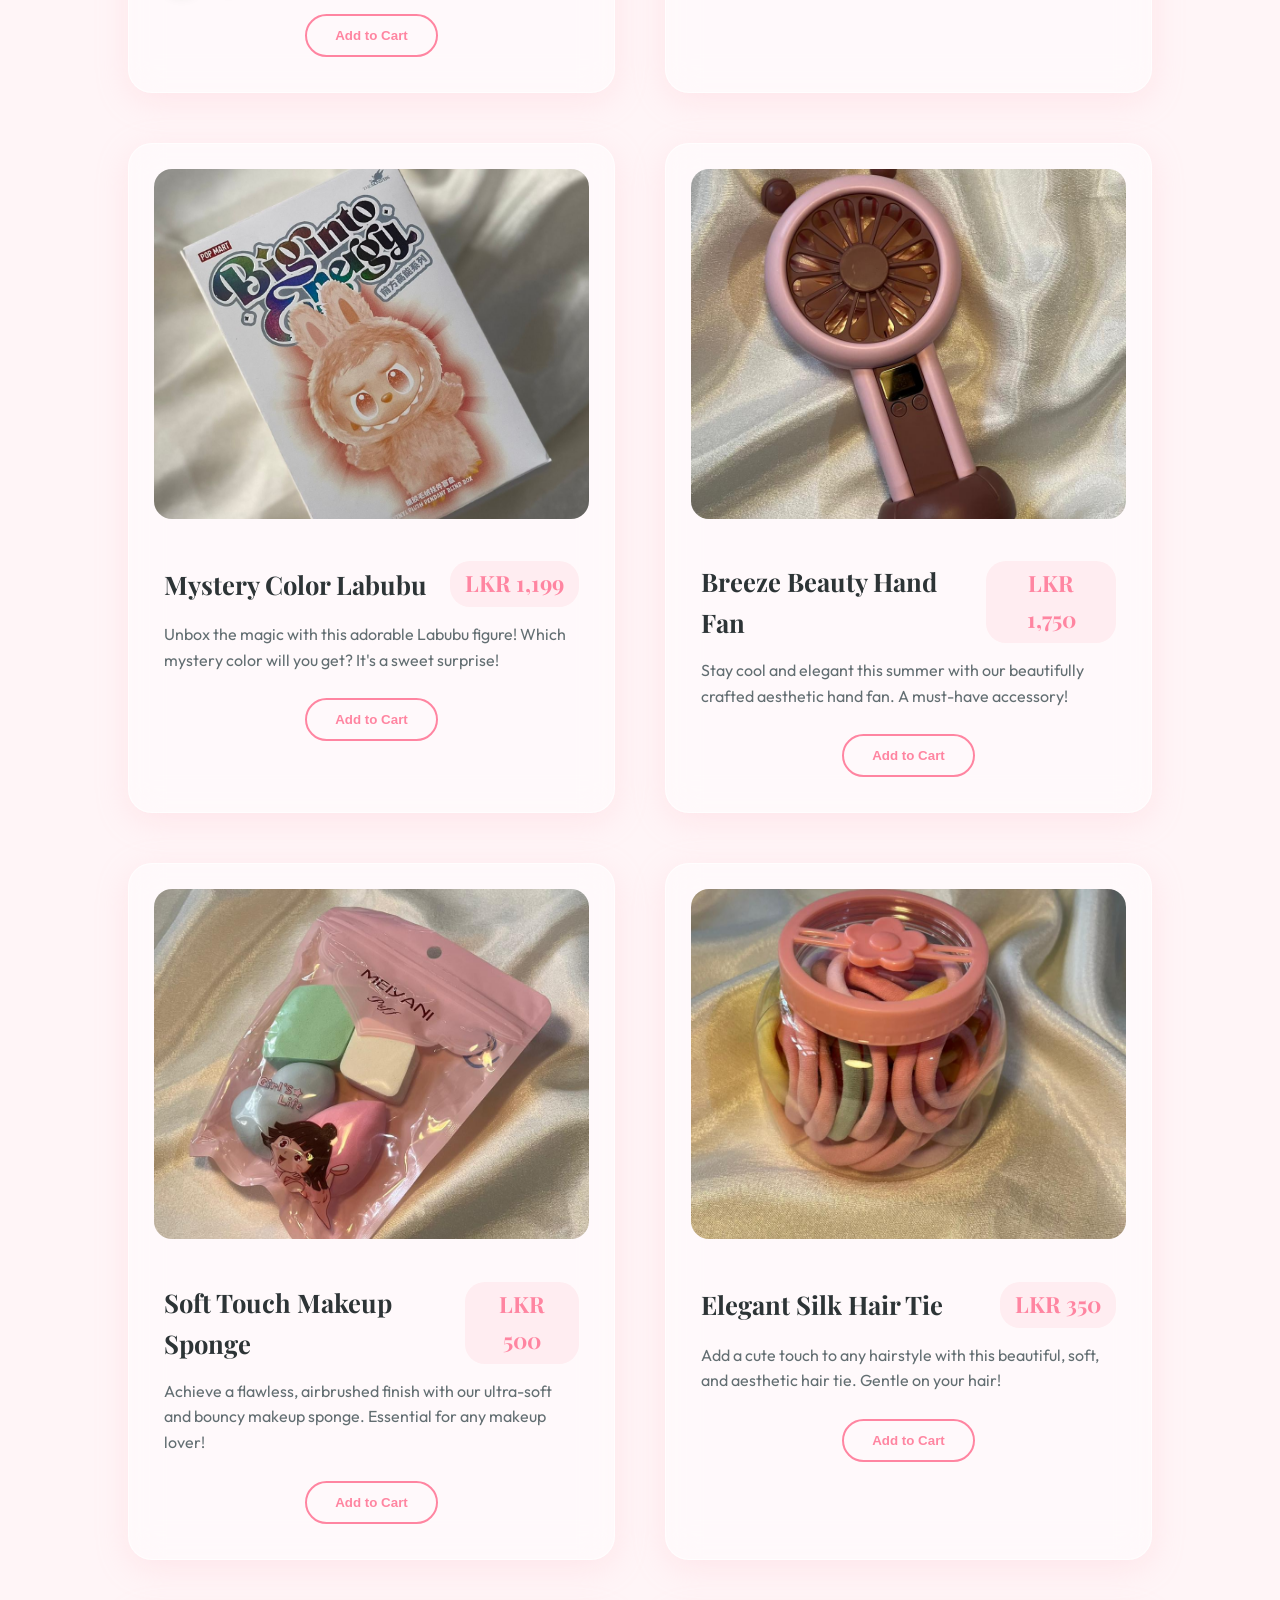
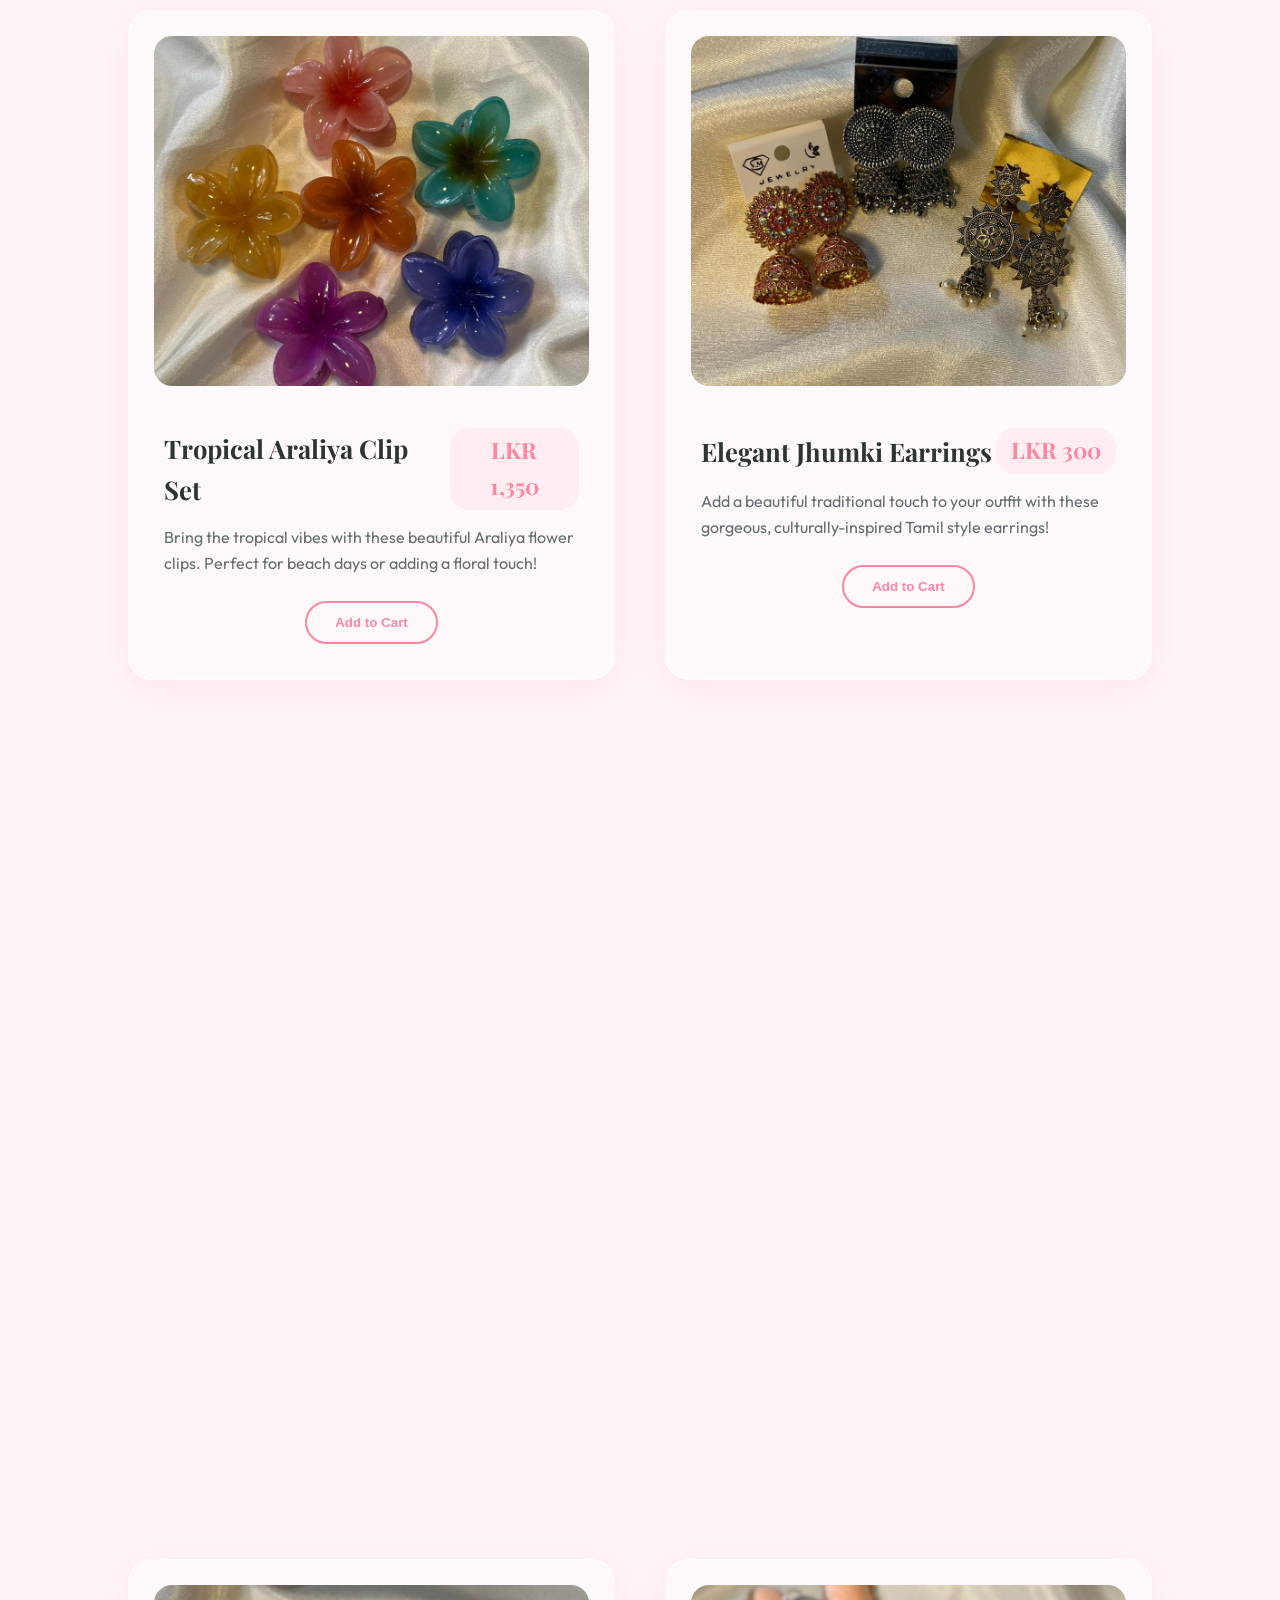
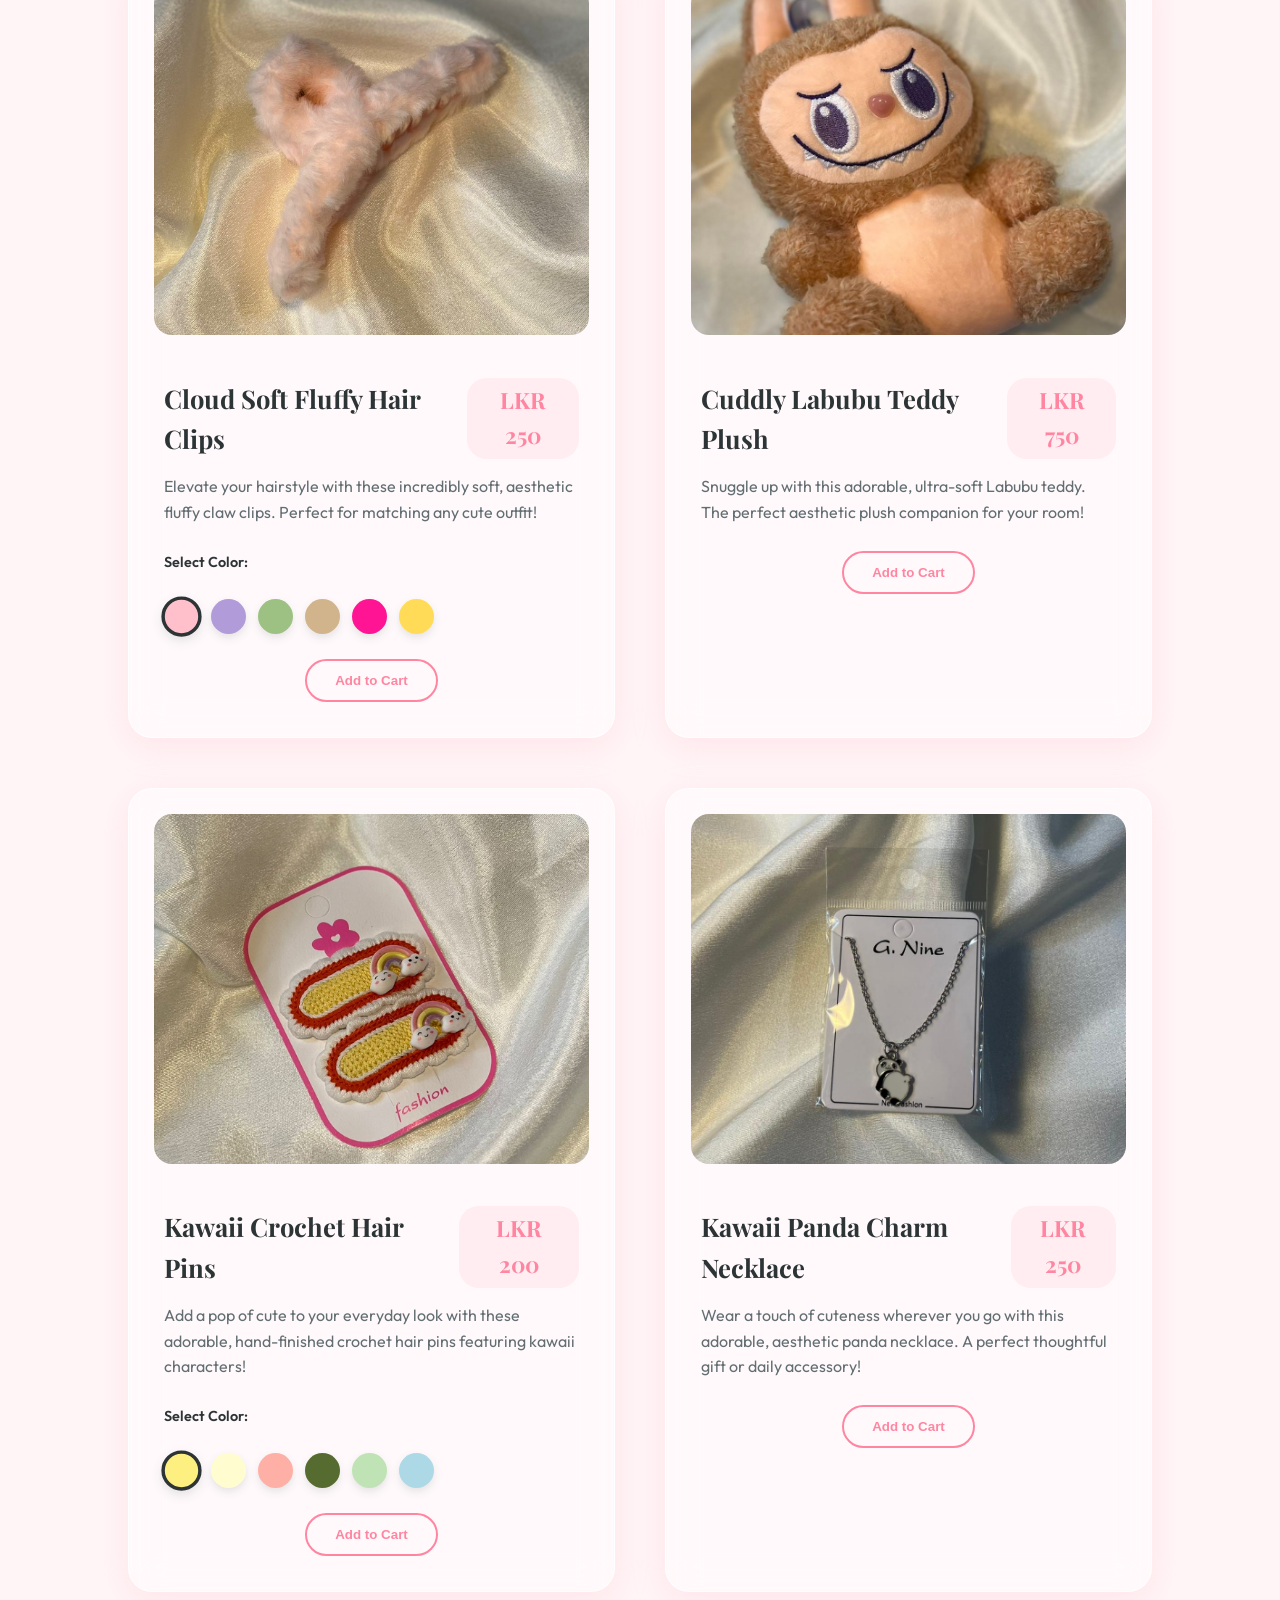
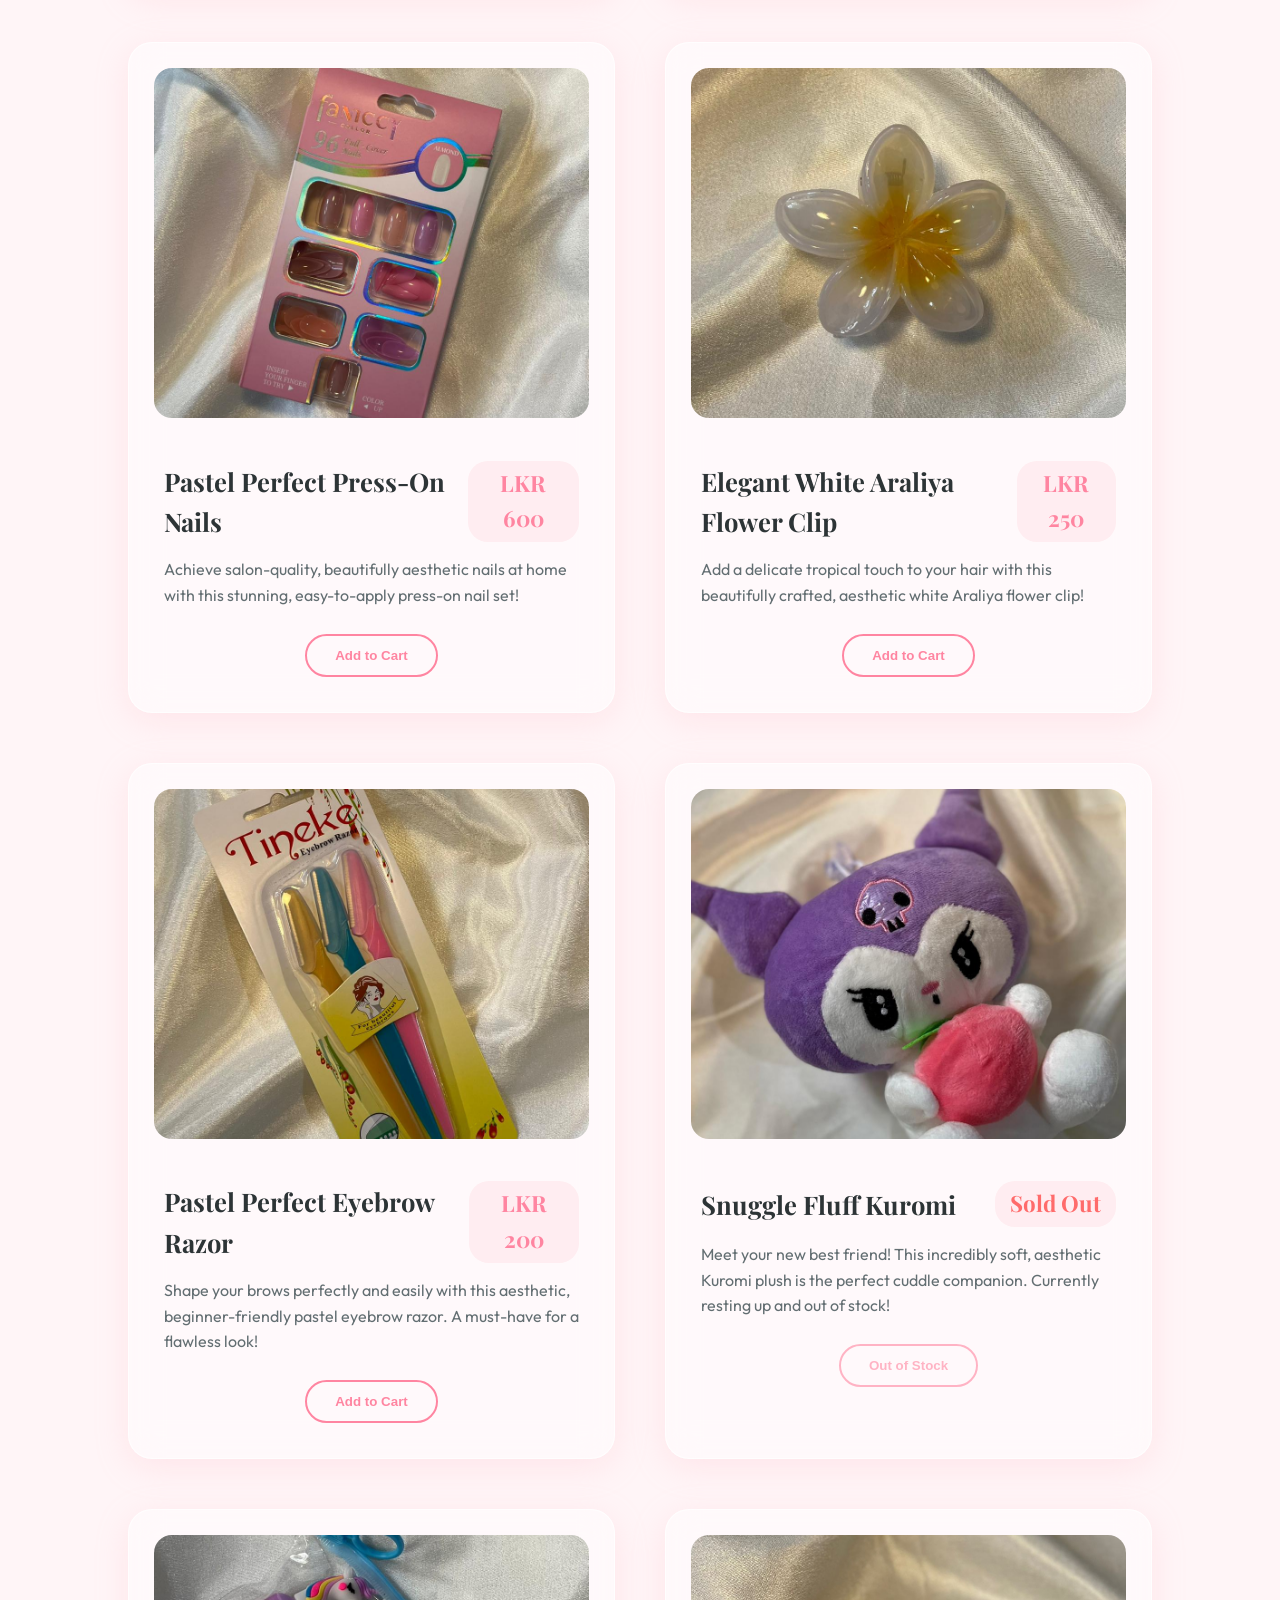
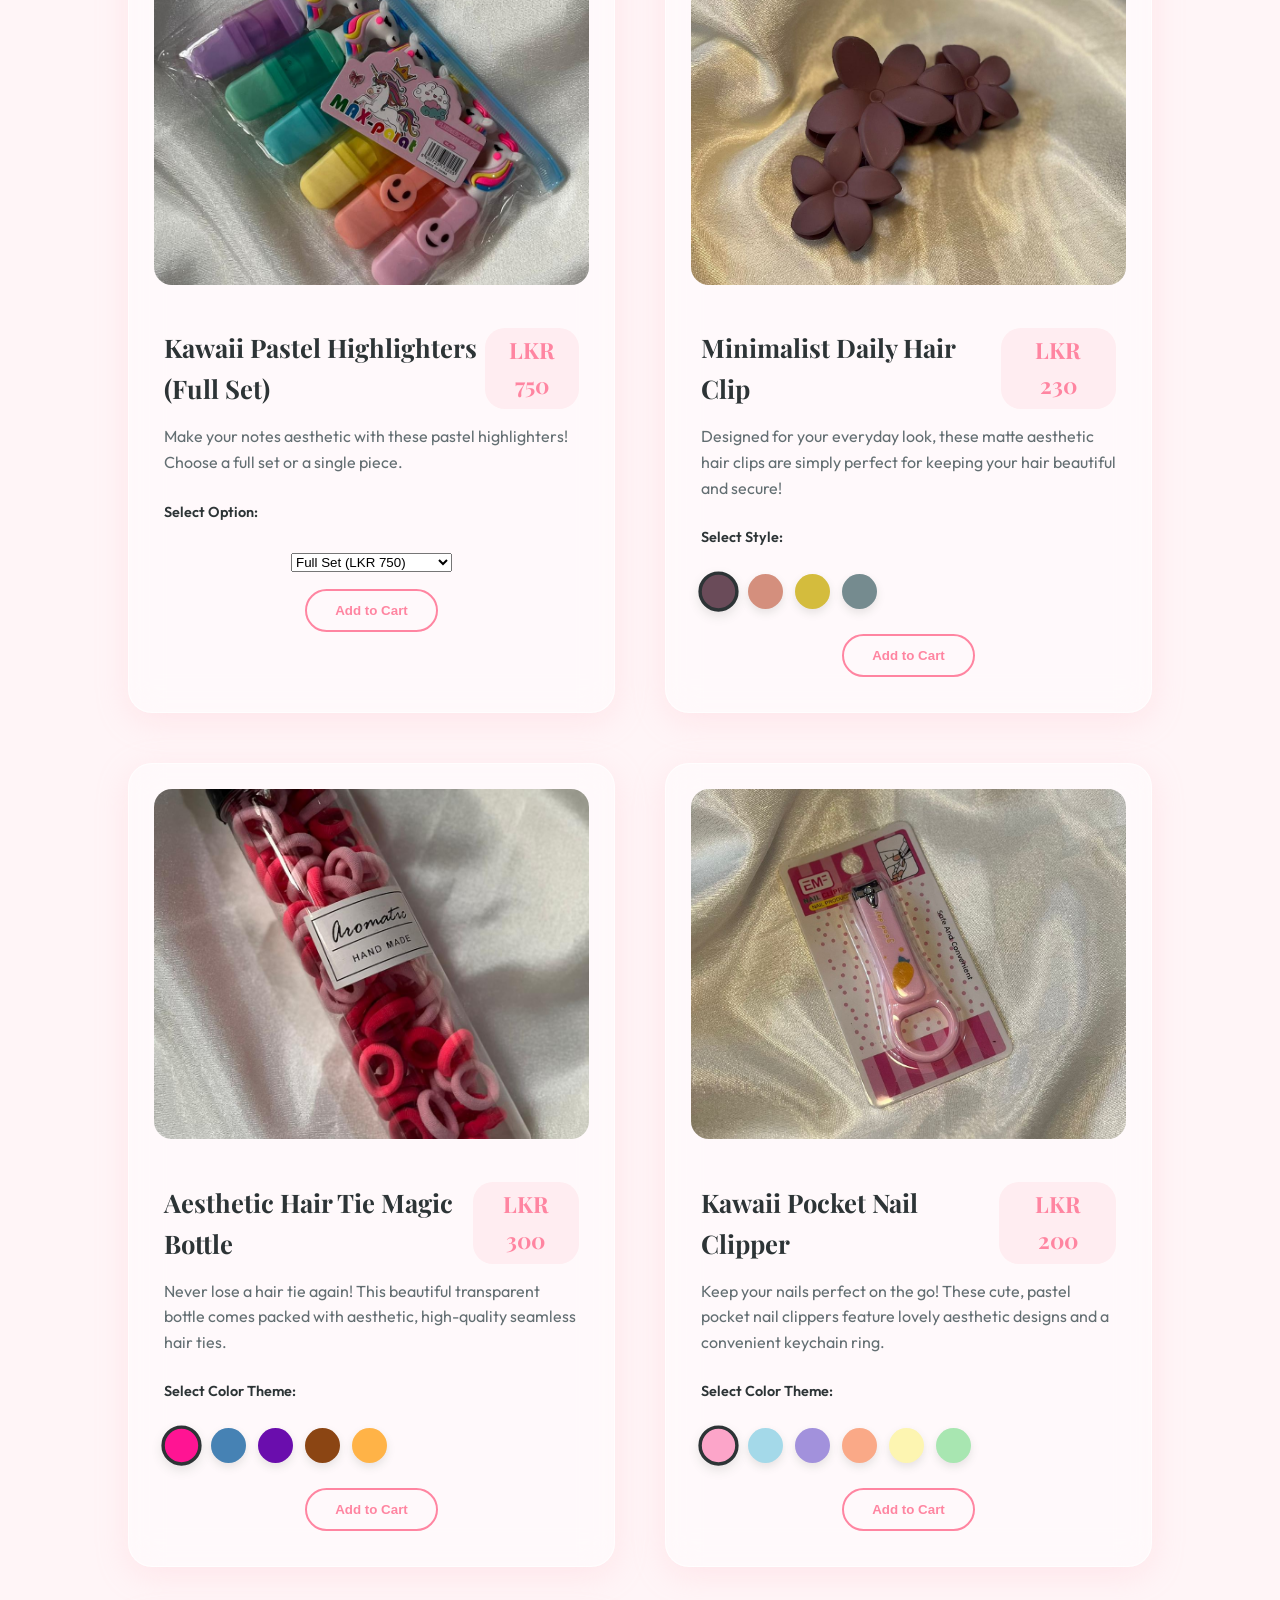
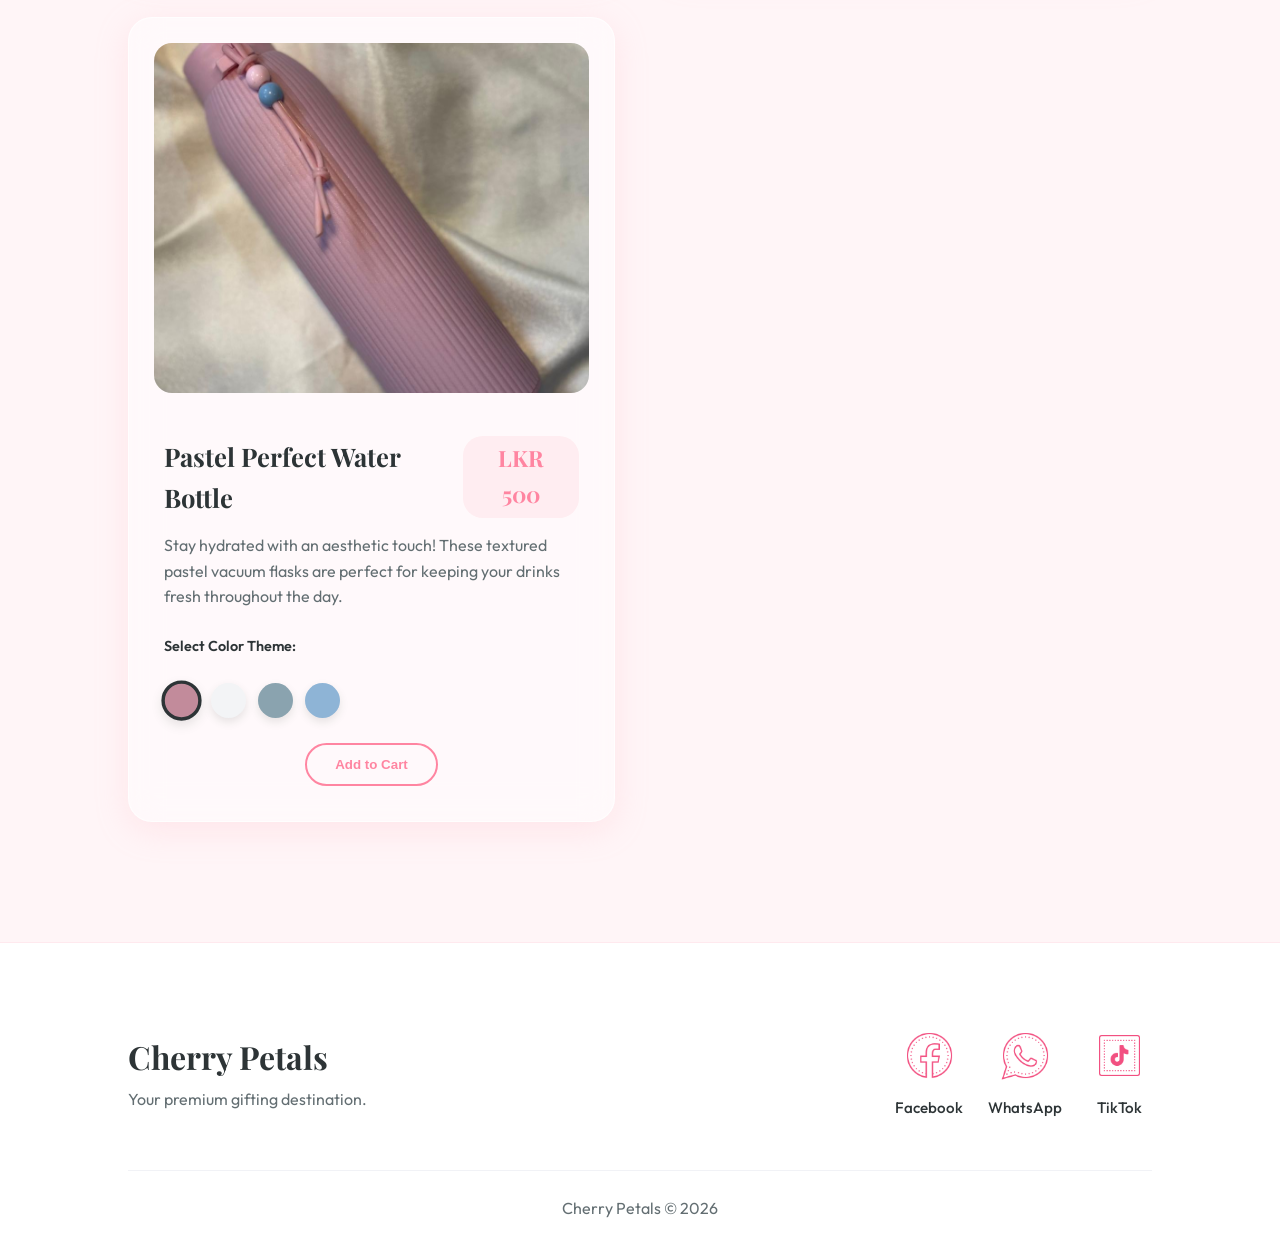
==== commit d2084c1d: "Products added" ====
--- a/index.html
+++ b/index.html
@@ -543,15 +543,203 @@
             </div>
             <div class="product-card glass fade-in delay-3 hover-effect">
                 <div class="product-image">
-                    <img src="images/teddy.jpg" alt="Snuggle Fluff Teddy Bear" onerror="this.src='images/cute_items_cherry.png'" />
-                </div>
-                <div class="product-info">
-                    <div class="product-header">
-                        <h3>Snuggle Fluff Teddy Bear</h3>
+                    <img src="images/teddy.jpg" alt="Snuggle Fluff Kuromi" onerror="this.src='images/cute_items_cherry.png'" />
+                </div>
+                <div class="product-info">
+                    <div class="product-header">
+                        <h3>Snuggle Fluff Kuromi</h3>
                         <span class="price-tag" style="color: #ff6b6b;">Sold Out</span>
                     </div>
-                    <p>Meet your new best friend! This incredibly soft, aesthetic teddy bear is the perfect cuddle companion. Currently resting up and out of stock!</p>
+                    <p>Meet your new best friend! This incredibly soft, aesthetic Kuromi plush is the perfect cuddle companion. Currently resting up and out of stock!</p>
                     <button class="btn-outline add-to-cart-btn" style="cursor: not-allowed; opacity: 0.6; pointer-events: none;" disabled>Out of Stock</button>
+                </div>
+            </div>
+            <div class="product-card glass fade-in delay-4 hover-effect">
+                <div class="product-image">
+                    <img src="images/hightlight set.jpg" alt="Kawaii Pastel Highlighters" onerror="this.src='images/cute_items_cherry.png'" />
+                </div>
+                <div class="product-info">
+                    <div class="product-header">
+                        <h3 id="highlighter-name-home">Kawaii Pastel Highlighters (Full Set)</h3>
+                        <span id="highlighter-price-home" class="price-tag">LKR 750</span>
+                    </div>
+                    <p>Make your notes aesthetic with these pastel highlighters! Choose a full set or a single piece.</p>
+                    <div class="style-selector" style="margin-bottom: 15px;">
+                        <p class="selector-label">Select Option:</p>
+                        <select id="highlighter-type-home" class="dropdown-style" onchange="
+                            var isSet = this.value === 'set';
+                            var colorSelector = document.getElementById('highlighter-color-container-home');
+                            colorSelector.style.display = isSet ? 'none' : 'block';
+                            var color = document.getElementById('highlighter-color-home').value;
+                            var name = isSet ? 'Kawaii Pastel Highlighters (Full Set)' : 'Kawaii Pastel Highlighter (' + color + ')';
+                            document.getElementById('highlighter-name-home').innerText = name;
+                            document.getElementById('highlighter-price-home').innerText = isSet ? 'LKR 750' : 'LKR 140';
+                            document.getElementById('highlighter-btn-home').setAttribute('onclick', `addToCart('highlighter-${isSet ? 'set' : 'single-' + color.toLowerCase()}', '${name}', ${isSet ? 750 : 140}, 'images/hightlight set.jpg')`);
+                        ">
+                            <option value="set">Full Set (LKR 750)</option>
+                            <option value="single">Single Piece (LKR 140)</option>
+                        </select>
+                    </div>
+                    <div id="highlighter-color-container-home" class="style-selector" style="margin-bottom: 15px; display: none;">
+                        <p class="selector-label">Select Color:</p>
+                        <select id="highlighter-color-home" class="dropdown-style" onchange="
+                            if (document.getElementById('highlighter-type-home').value === 'single') {
+                                var color = this.value;
+                                var name = 'Kawaii Pastel Highlighter (' + color + ')';
+                                document.getElementById('highlighter-name-home').innerText = name;
+                                document.getElementById('highlighter-btn-home').setAttribute('onclick', `addToCart('highlighter-single-${color.toLowerCase()}', '${name}', 140, 'images/hightlight set.jpg')`);
+                            }
+                        ">
+                            <option value="Purple">Purple</option>
+                            <option value="Green">Green</option>
+                            <option value="Blue">Blue</option>
+                            <option value="Yellow">Yellow</option>
+                            <option value="Orange">Orange</option>
+                            <option value="Pink">Pink</option>
+                        </select>
+                    </div>
+                    <button id="highlighter-btn-home" class="btn-outline add-to-cart-btn" onclick="addToCart('highlighter-set', 'Kawaii Pastel Highlighters (Full Set)', 750, 'images/hightlight set.jpg')">Add to Cart</button>
+                </div>
+            </div>
+            <div class="product-card glass fade-in delay-2 hover-effect">
+                <div class="product-image gallery-container">
+                    <img id="daily-clip-img-home" src="images/normalhairclip.jpg" alt="Minimalist Daily Hair Clip"
+                        class="active-product-img" onerror="this.src='images/cute_items_cherry.png'" />
+                </div>
+                <div class="product-info">
+                    <div class="product-header">
+                        <h3>Minimalist Daily Hair Clip</h3>
+                        <span class="price-tag">LKR 230</span>
+                    </div>
+                    <p>Designed for your everyday look, these matte aesthetic hair clips are simply perfect for keeping your hair beautiful and secure!</p>
+                    <div class="color-selector">
+                        <p class="selector-label">Select Style:</p>
+                        <div class="swatches">
+                            <div class="color-swatch active" style="background-color: #6a4b59;"
+                                onclick="changeProductImage(this, 'daily-clip-img-home', 'images/normalhairclip.jpg')">
+                            </div>
+                            <div class="color-swatch" style="background-color: #d48f7d;"
+                                onclick="changeProductImage(this, 'daily-clip-img-home', 'images/normalhairclip2.jpg')">
+                            </div>
+                            <div class="color-swatch" style="background-color: #d4bc3d;"
+                                onclick="changeProductImage(this, 'daily-clip-img-home', 'images/normalhairclip3.jpg')">
+                            </div>
+                            <div class="color-swatch" style="background-color: #758b8f;"
+                                onclick="changeProductImage(this, 'daily-clip-img-home', 'images/normalhairclip4.jpg')">
+                            </div>
+                        </div>
+                    </div>
+                    <button class="btn-outline add-to-cart-btn"
+                        onclick="addToCart('daily-clip', 'Minimalist Daily Hair Clip', 230, 'images/normalhairclip.jpg')">Add
+                        to Cart</button>
+                </div>
+            </div>
+            <div class="product-card glass fade-in delay-3 hover-effect">
+                <div class="product-image gallery-container">
+                    <img id="hair-tie-bottle-img-home" src="images/haitiebottle1.jpg" alt="Aesthetic Hair Tie Magic Bottle"
+                        class="active-product-img" onerror="this.src='images/cute_items_cherry.png'" />
+                </div>
+                <div class="product-info">
+                    <div class="product-header">
+                        <h3>Aesthetic Hair Tie Magic Bottle</h3>
+                        <span class="price-tag">LKR 300</span>
+                    </div>
+                    <p>Never lose a hair tie again! This beautiful transparent bottle comes packed with aesthetic, high-quality seamless hair ties.</p>
+                    <div class="color-selector">
+                        <p class="selector-label">Select Color Theme:</p>
+                        <div class="swatches">
+                            <div class="color-swatch active" style="background-color: #ff1493;"
+                                onclick="changeProductImage(this, 'hair-tie-bottle-img-home', 'images/haitiebottle1.jpg')">
+                            </div>
+                            <div class="color-swatch" style="background-color: #4682b4;"
+                                onclick="changeProductImage(this, 'hair-tie-bottle-img-home', 'images/haitiebottle2.jpg')">
+                            </div>
+                            <div class="color-swatch" style="background-color: #6a0dad;"
+                                onclick="changeProductImage(this, 'hair-tie-bottle-img-home', 'images/haitiebottle3.jpg')">
+                            </div>
+                            <div class="color-swatch" style="background-color: #8b4513;"
+                                onclick="changeProductImage(this, 'hair-tie-bottle-img-home', 'images/haitiebottle4.jpg')">
+                            </div>
+                            <div class="color-swatch" style="background-color: #ffb347;"
+                                onclick="changeProductImage(this, 'hair-tie-bottle-img-home', 'images/haitiebottle5.jpg')">
+                            </div>
+                        </div>
+                    </div>
+                    <button class="btn-outline add-to-cart-btn"
+                        onclick="addToCart('hair-tie-bottle', 'Aesthetic Hair Tie Magic Bottle', 300, 'images/haitiebottle1.jpg')">Add
+                        to Cart</button>
+                </div>
+            </div>
+            <div class="product-card glass fade-in delay-4 hover-effect">
+                <div class="product-image gallery-container">
+                    <img id="nail-cutter-img-home" src="images/cutenailcutter1.jpg" alt="Kawaii Pocket Nail Clipper"
+                        class="active-product-img" onerror="this.src='images/cute_items_cherry.png'" />
+                </div>
+                <div class="product-info">
+                    <div class="product-header">
+                        <h3>Kawaii Pocket Nail Clipper</h3>
+                        <span class="price-tag">LKR 200</span>
+                    </div>
+                    <p>Keep your nails perfect on the go! These cute, pastel pocket nail clippers feature lovely aesthetic designs and a convenient keychain ring.</p>
+                    <div class="color-selector">
+                        <p class="selector-label">Select Color Theme:</p>
+                        <div class="swatches">
+                            <div class="color-swatch active" style="background-color: #fca5c9;"
+                                onclick="changeProductImage(this, 'nail-cutter-img-home', 'images/cutenailcutter1.jpg')">
+                            </div>
+                            <div class="color-swatch" style="background-color: #a4d9e9;"
+                                onclick="changeProductImage(this, 'nail-cutter-img-home', 'images/cutenailcutter2.jpg')">
+                            </div>
+                            <div class="color-swatch" style="background-color: #a291dc;"
+                                onclick="changeProductImage(this, 'nail-cutter-img-home', 'images/cutenailcutter3.jpg')">
+                            </div>
+                            <div class="color-swatch" style="background-color: #faa987;"
+                                onclick="changeProductImage(this, 'nail-cutter-img-home', 'images/cutenailcutter4.jpg')">
+                            </div>
+                            <div class="color-swatch" style="background-color: #fdf5b1;"
+                                onclick="changeProductImage(this, 'nail-cutter-img-home', 'images/cutenailcutter5.jpg')">
+                            </div>
+                            <div class="color-swatch" style="background-color: #a8e6b1;"
+                                onclick="changeProductImage(this, 'nail-cutter-img-home', 'images/cutenailcutter6.jpg')">
+                            </div>
+                        </div>
+                    </div>
+                    <button class="btn-outline add-to-cart-btn"
+                        onclick="addToCart('nail-cutter', 'Kawaii Pocket Nail Clipper', 200, 'images/cutenailcutter1.jpg')">Add
+                        to Cart</button>
+                </div>
+            </div>
+            <div class="product-card glass fade-in delay-5 hover-effect">
+                <div class="product-image gallery-container">
+                    <img id="water-bottle-img-home" src="images/waterbottle1.jpg" alt="Pastel Perfect Water Bottle"
+                        class="active-product-img" onerror="this.src='images/cute_items_cherry.png'" />
+                </div>
+                <div class="product-info">
+                    <div class="product-header">
+                        <h3>Pastel Perfect Water Bottle</h3>
+                        <span class="price-tag">LKR 500</span>
+                    </div>
+                    <p>Stay hydrated with an aesthetic touch! These textured pastel vacuum flasks are perfect for keeping your drinks fresh throughout the day.</p>
+                    <div class="color-selector">
+                        <p class="selector-label">Select Color Theme:</p>
+                        <div class="swatches">
+                            <div class="color-swatch active" style="background-color: #c28b9b;"
+                                onclick="changeProductImage(this, 'water-bottle-img-home', 'images/waterbottle1.jpg')">
+                            </div>
+                            <div class="color-swatch" style="background-color: #f3f4f6;"
+                                onclick="changeProductImage(this, 'water-bottle-img-home', 'images/waterbottle2.jpg')">
+                            </div>
+                            <div class="color-swatch" style="background-color: #8aa3af;"
+                                onclick="changeProductImage(this, 'water-bottle-img-home', 'images/waterbottle3.jpg')">
+                            </div>
+                            <div class="color-swatch" style="background-color: #8eb4d6;"
+                                onclick="changeProductImage(this, 'water-bottle-img-home', 'images/waterbottle4.jpg')">
+                            </div>
+                        </div>
+                    </div>
+                    <button class="btn-outline add-to-cart-btn"
+                        onclick="addToCart('water-bottle', 'Pastel Perfect Water Bottle', 500, 'images/waterbottle1.jpg')">Add
+                        to Cart</button>
                 </div>
             </div>
         </div>
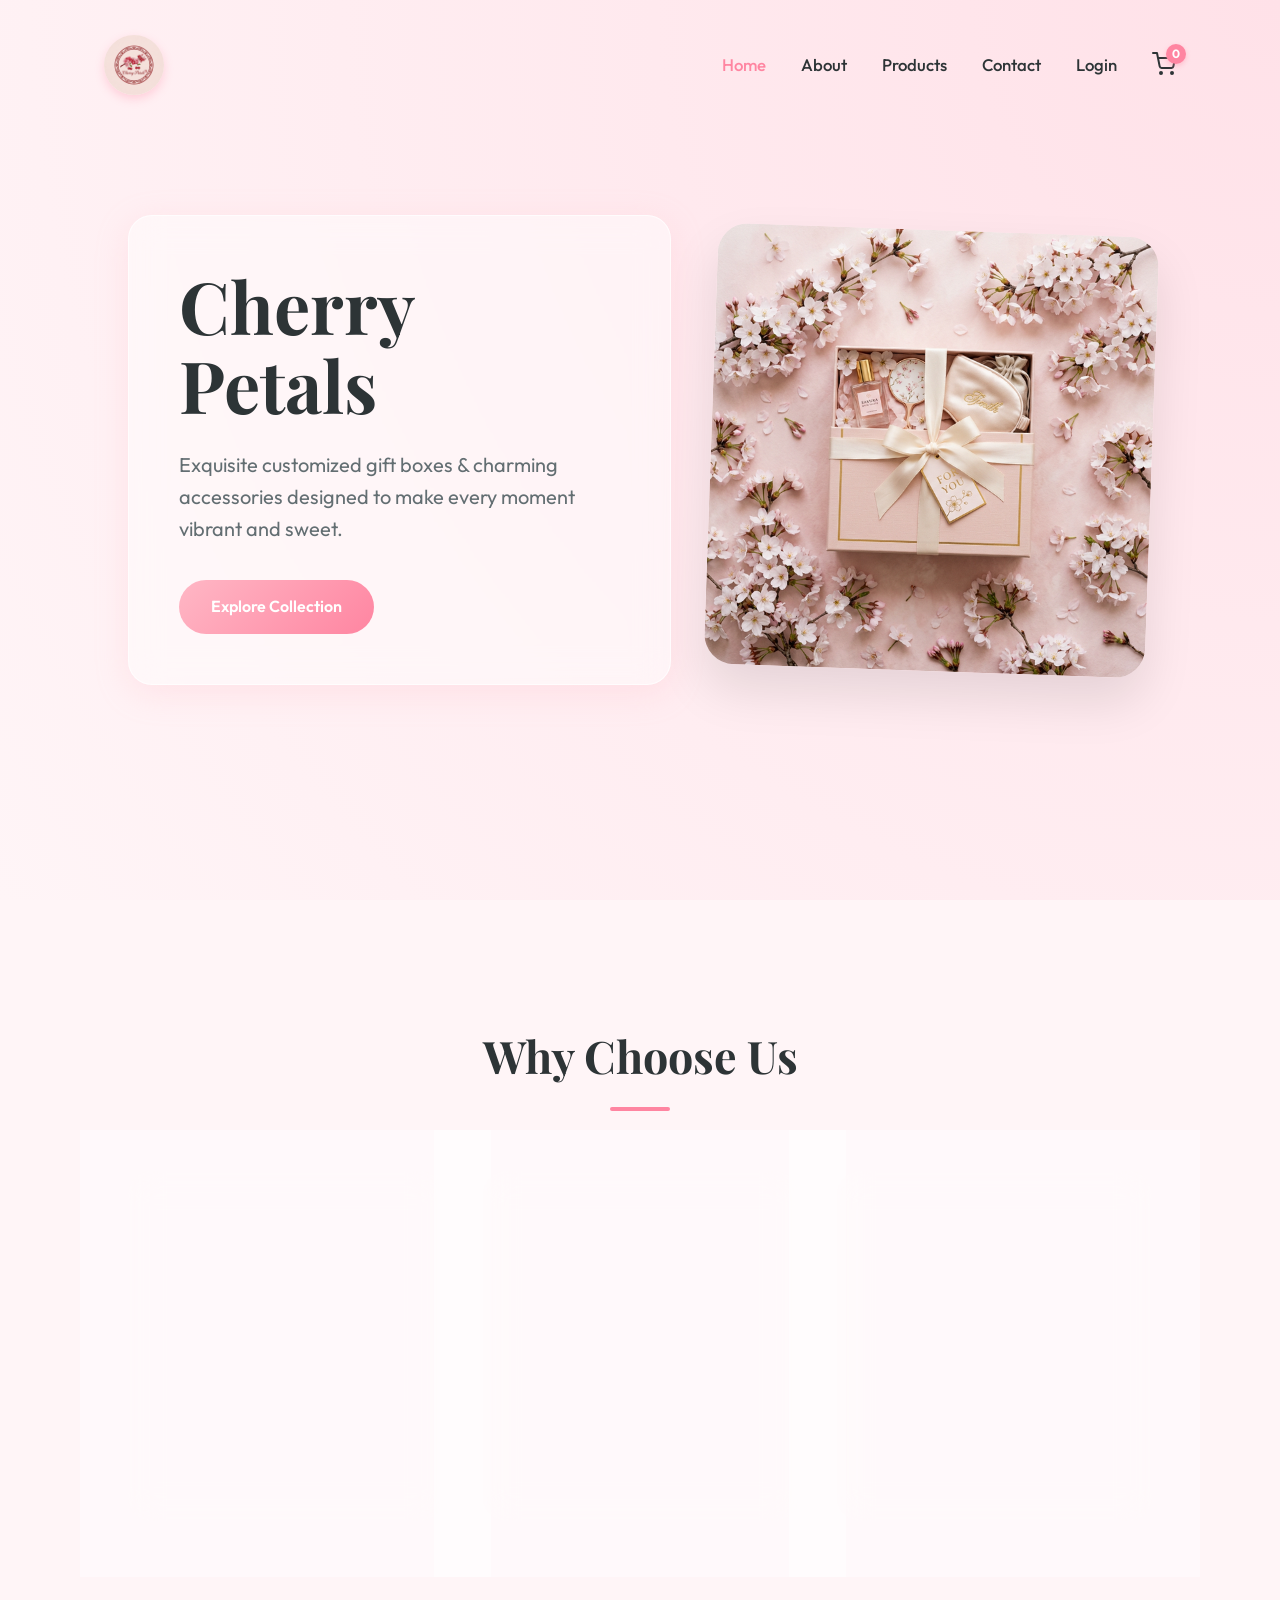
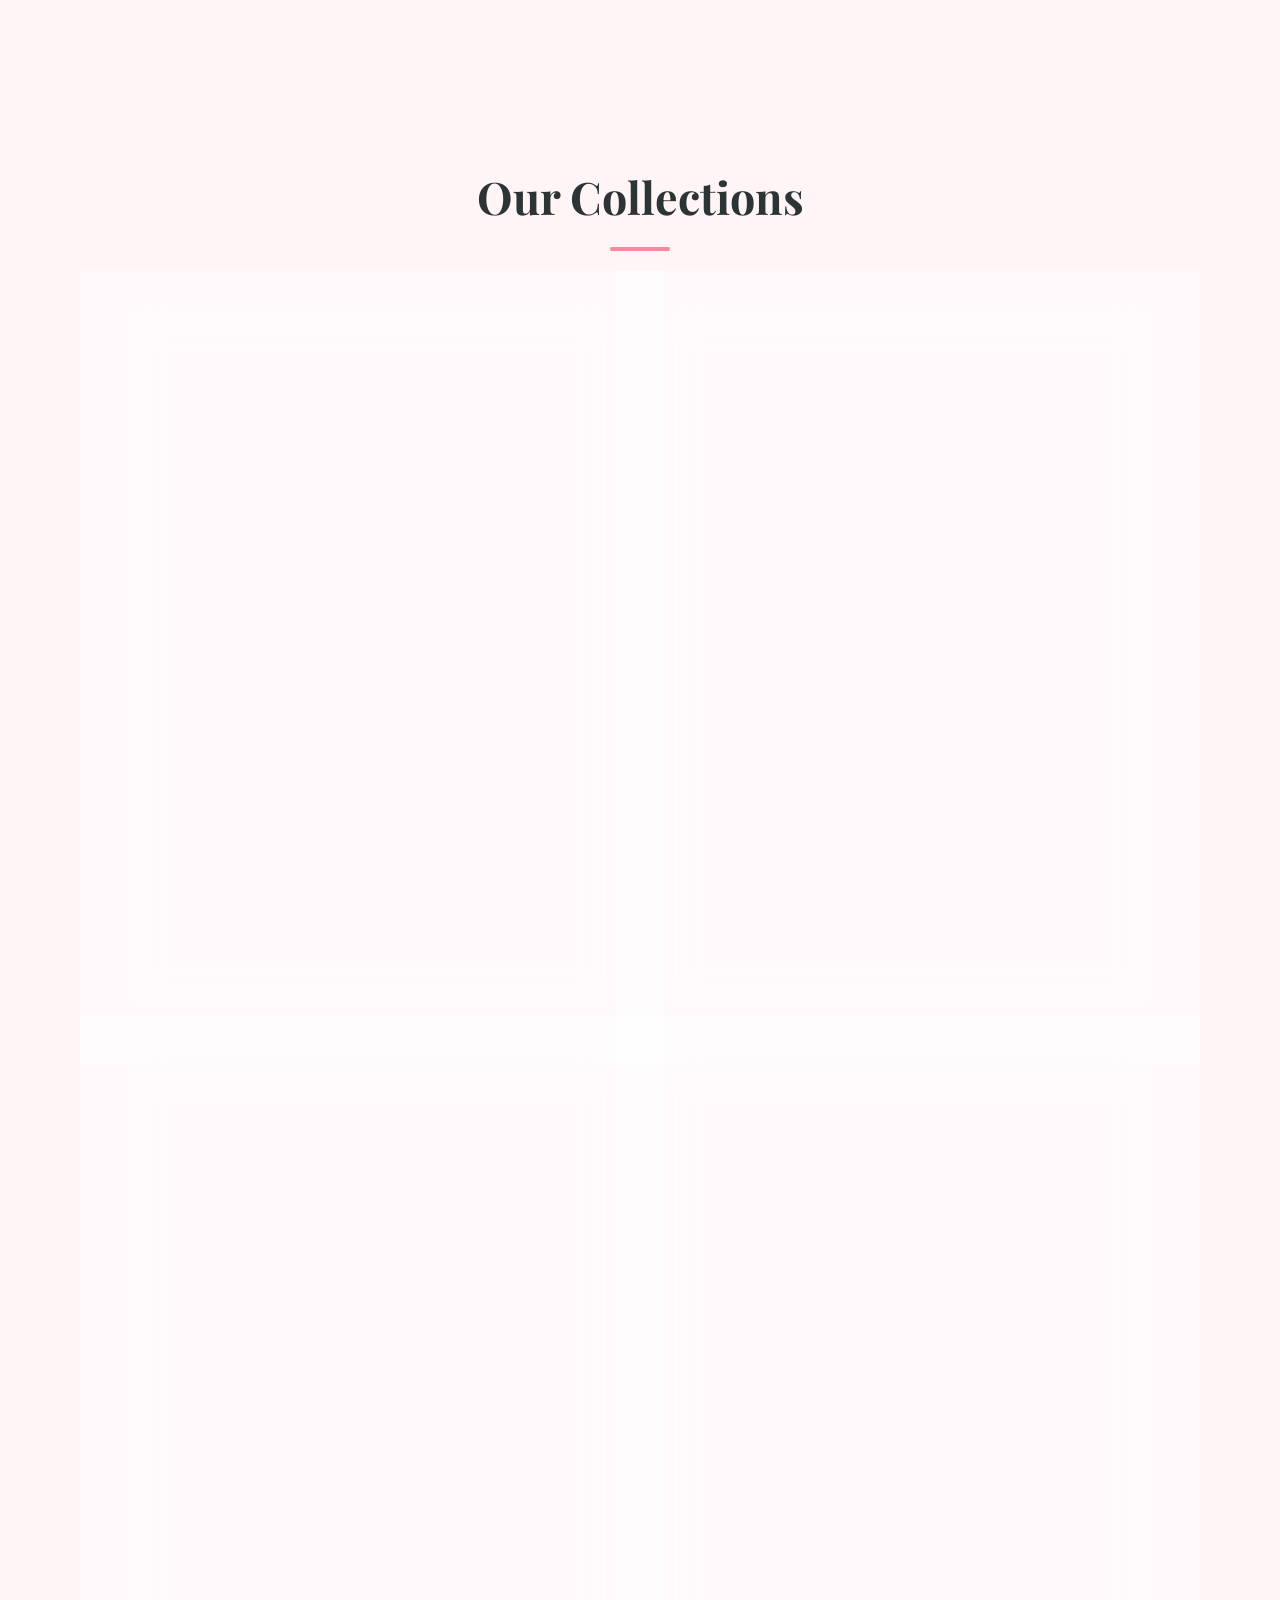
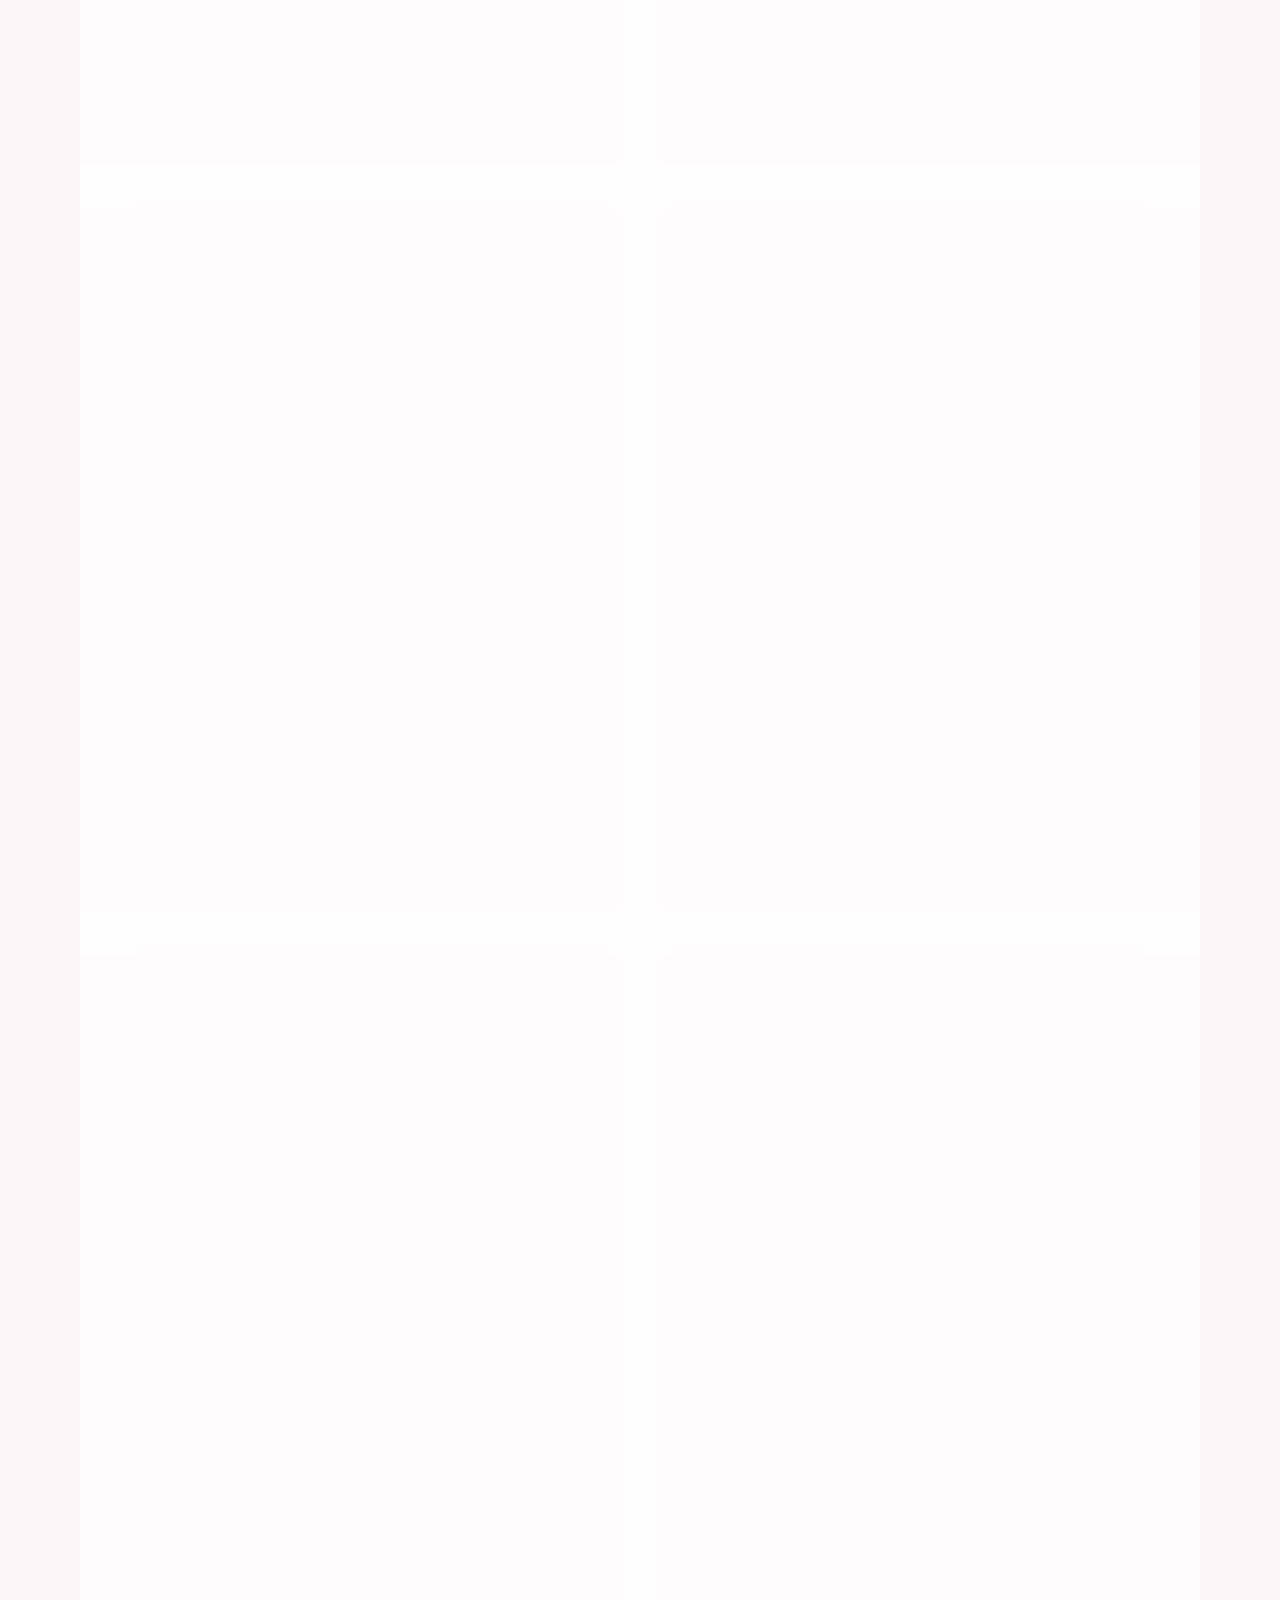
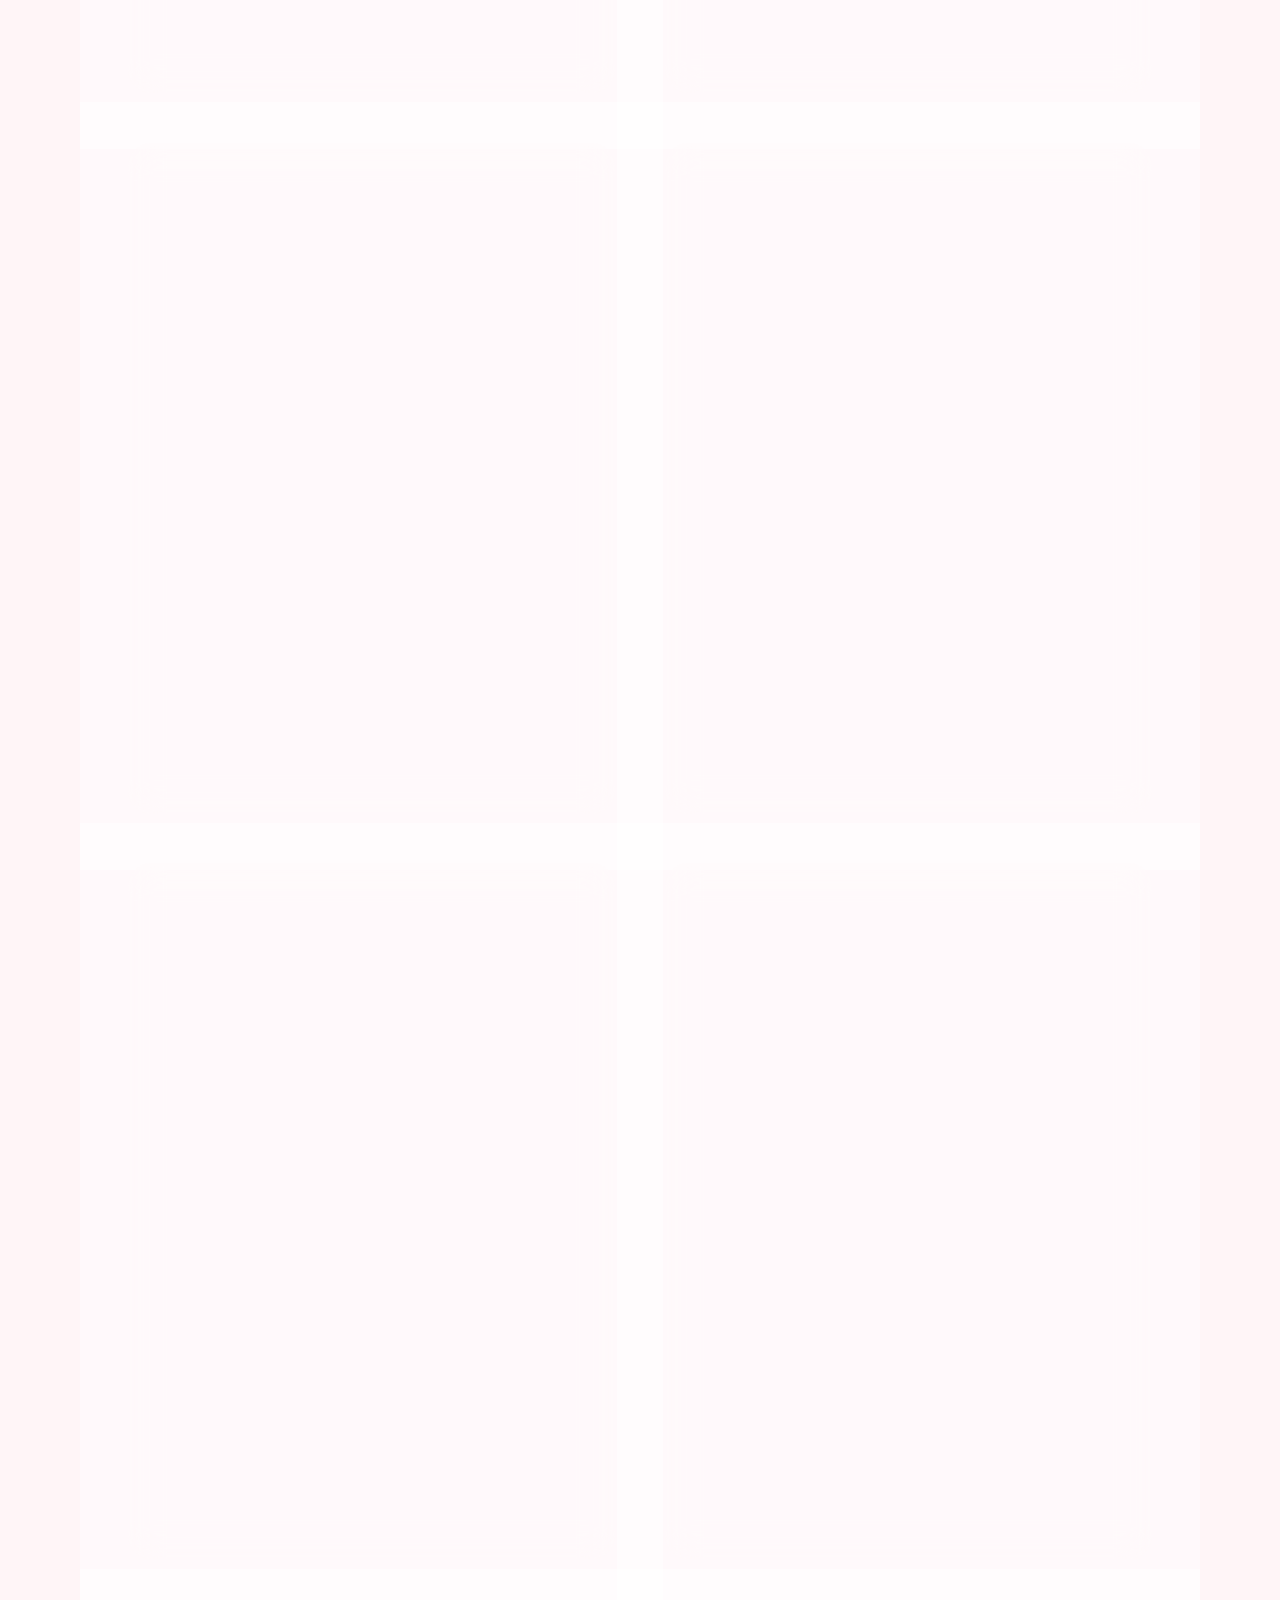
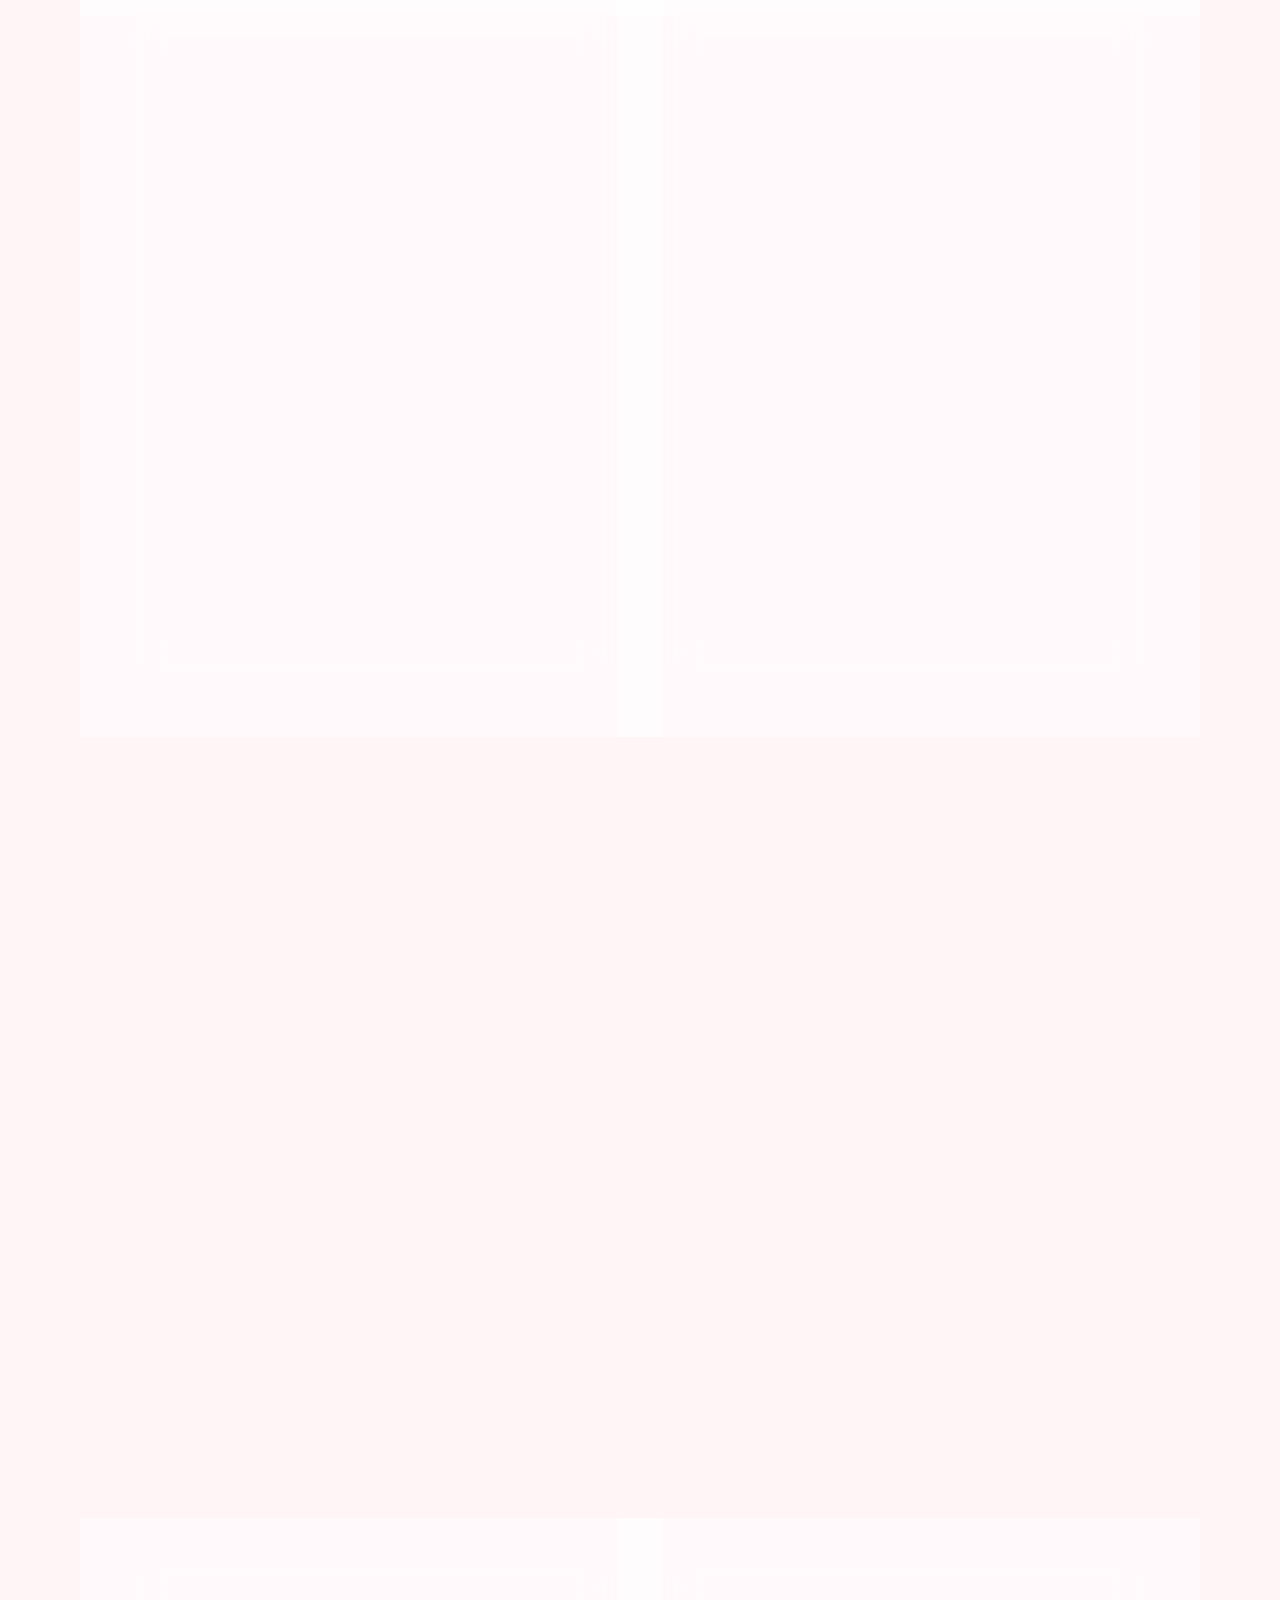
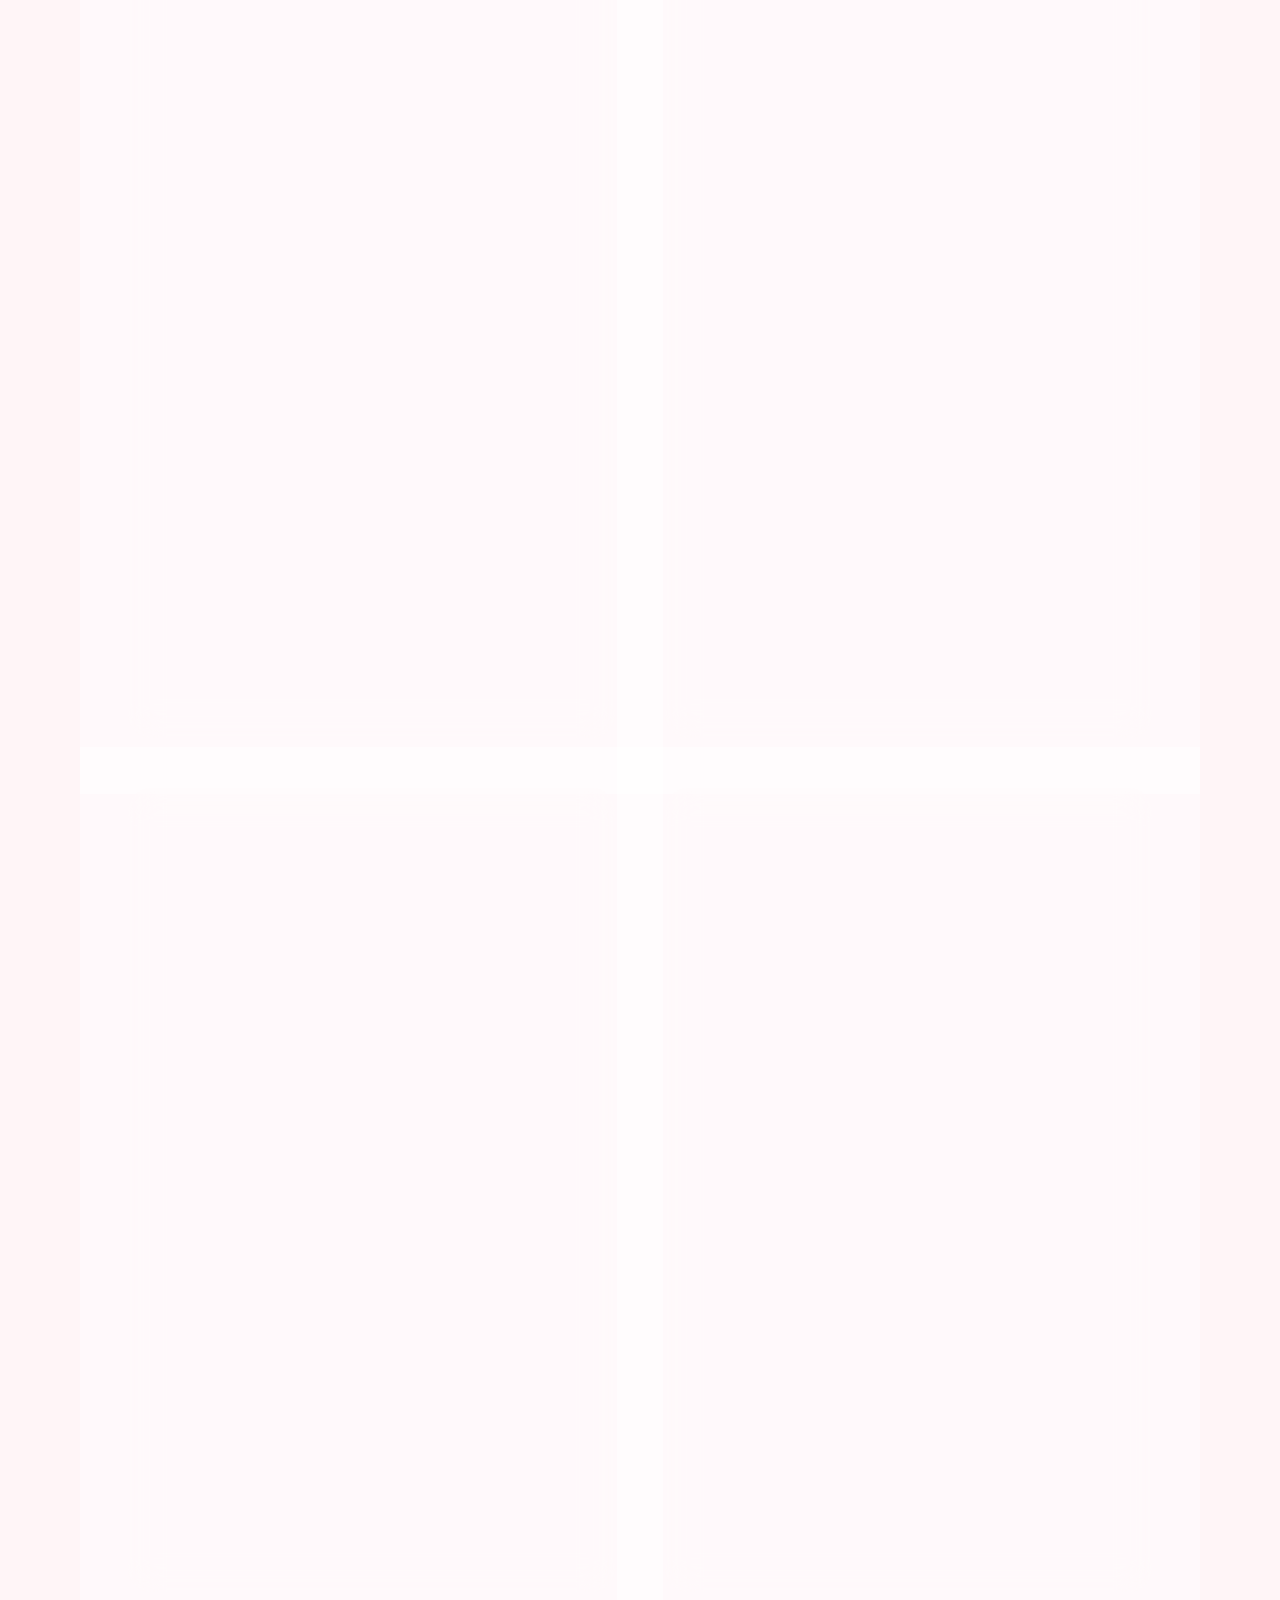
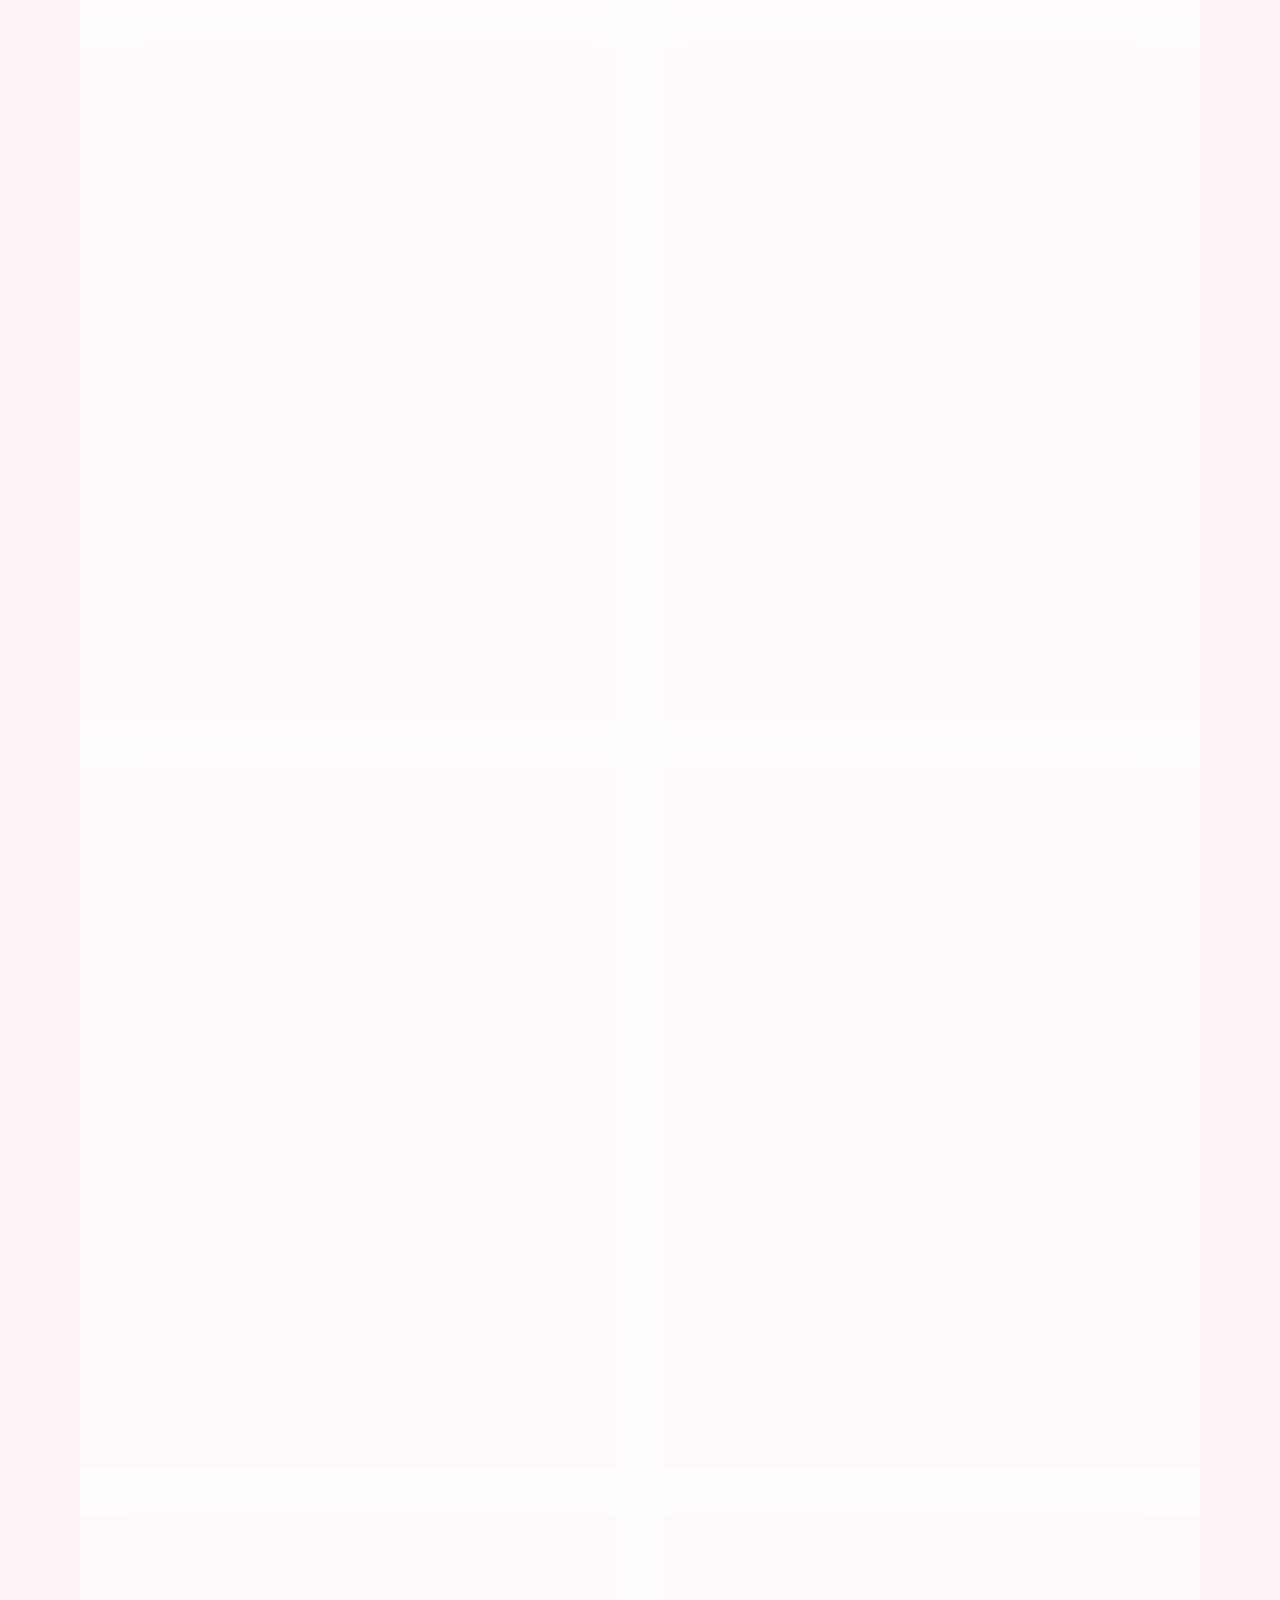
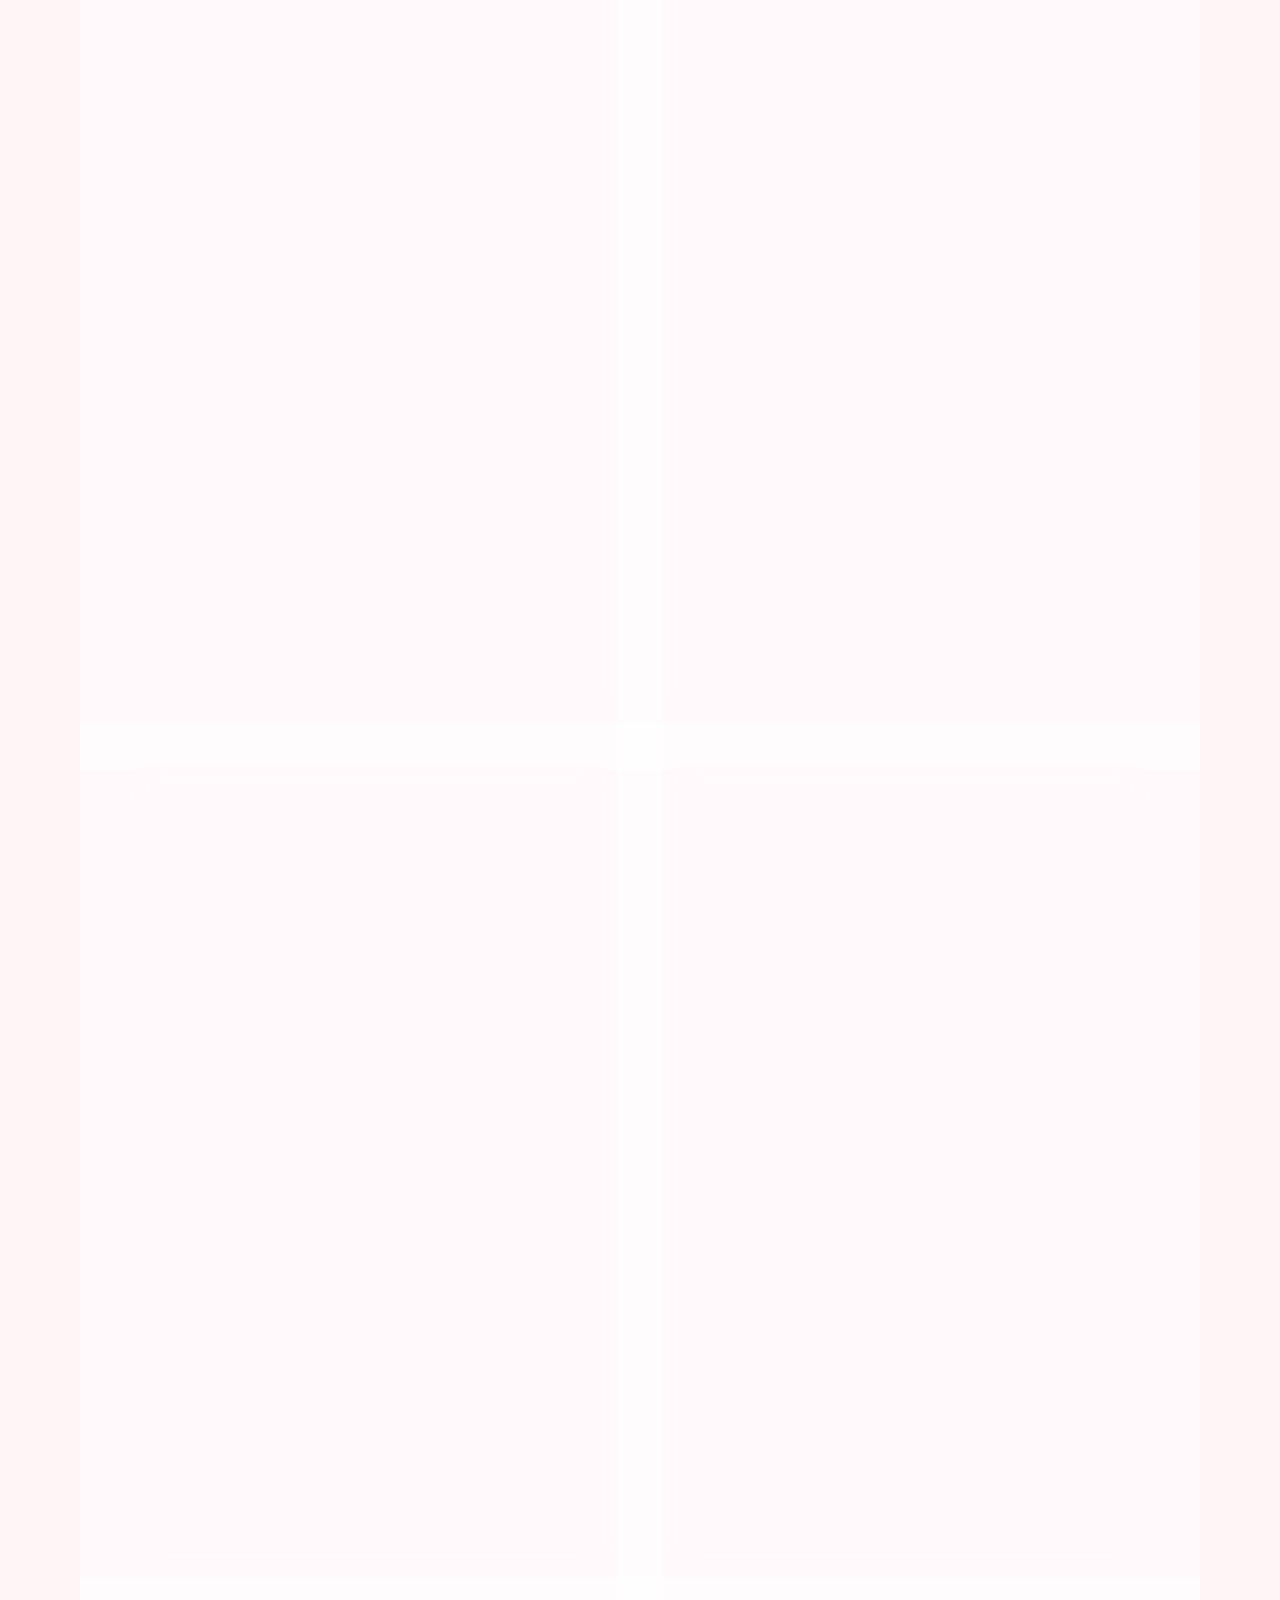
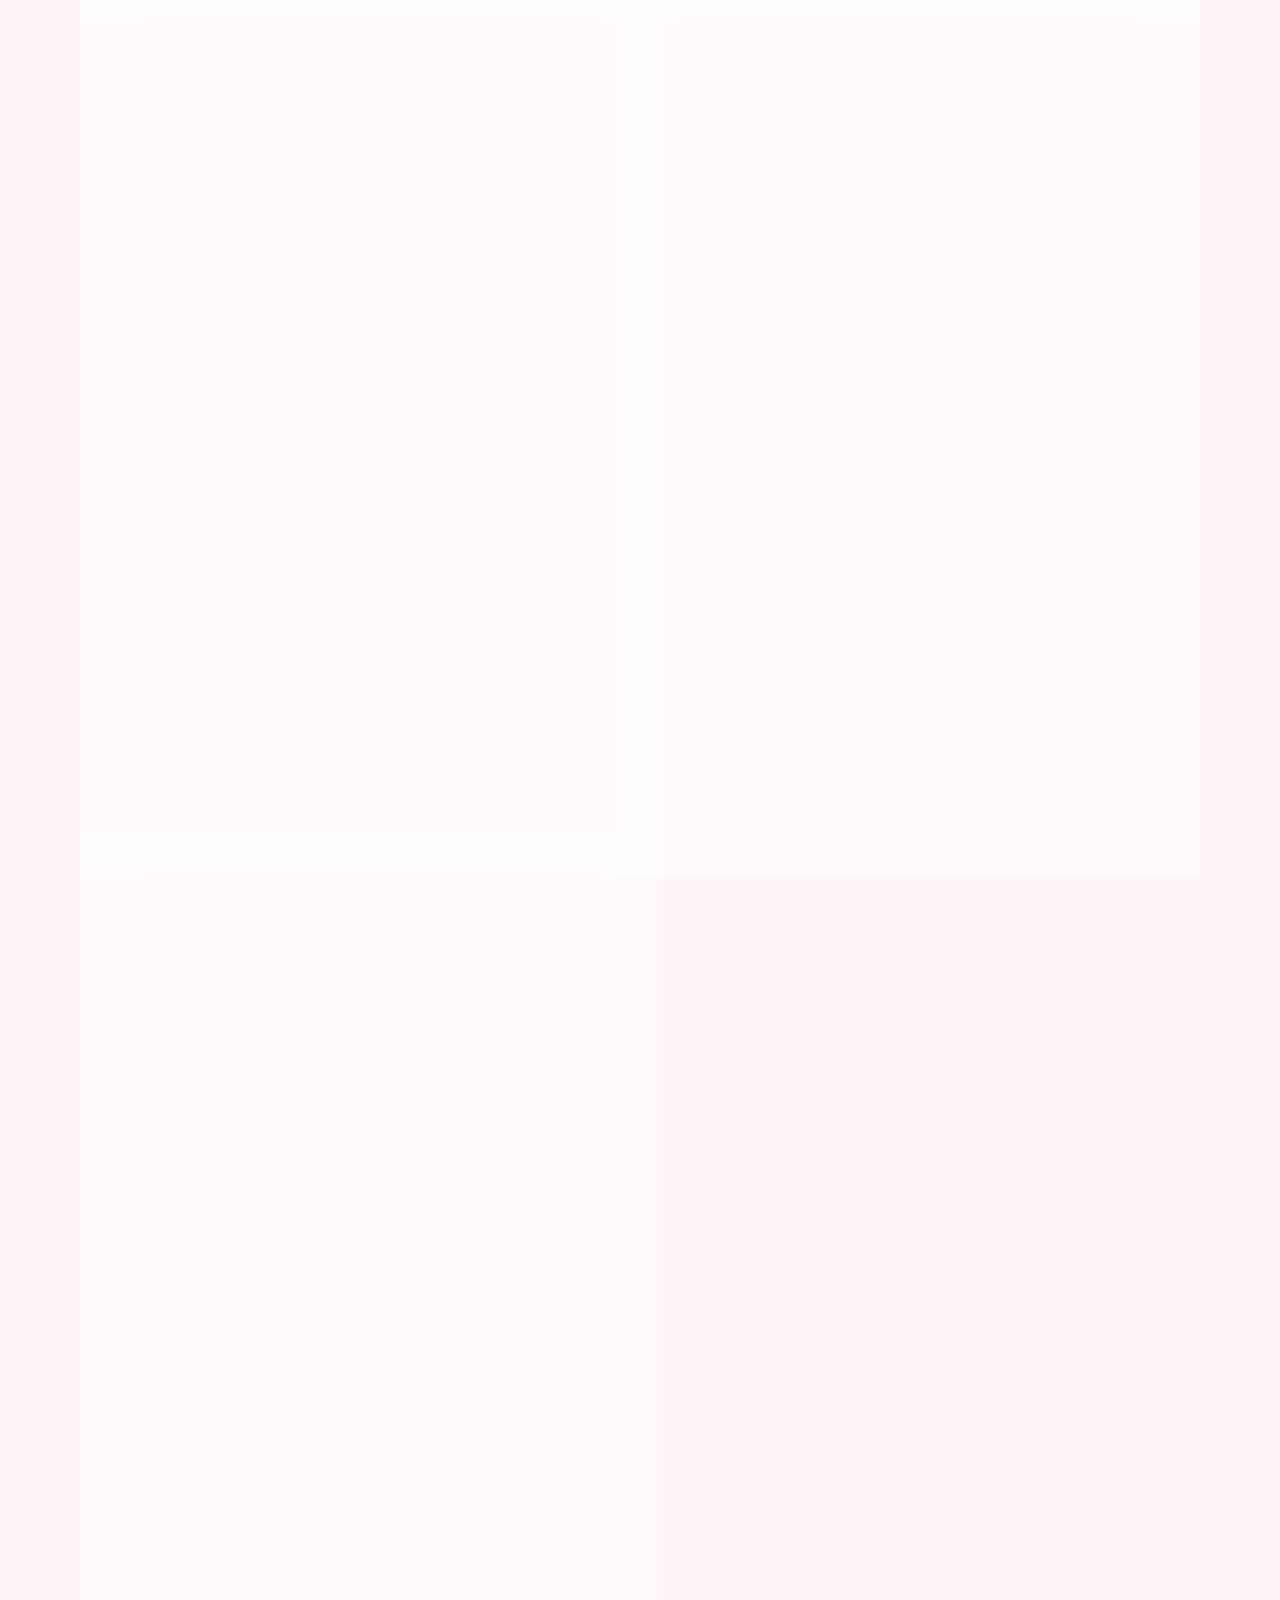
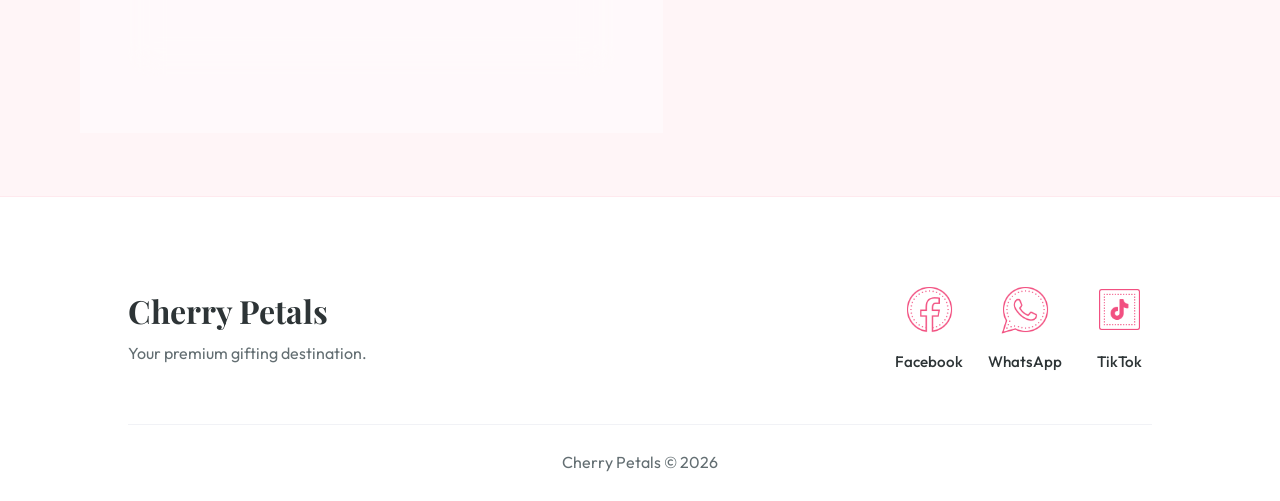
==== commit 04c7cc57: "All Product Added to the Product.html" ====
--- a/index.html
+++ b/index.html
@@ -742,6 +742,72 @@
                         to Cart</button>
                 </div>
             </div>
+            <div class="product-card glass fade-in delay-6 hover-effect">
+                <div class="product-image gallery-container">
+                    <img id="hair-comb-img-home" src="images/comb2.jpg" alt="Pastel Perfect Hair Comb"
+                        class="active-product-img" onerror="this.src='images/cute_items_cherry.png'" />
+                </div>
+                <div class="product-info">
+                    <div class="product-header">
+                        <h3>Pastel Perfect Hair Comb</h3>
+                        <span class="price-tag">LKR 200</span>
+                    </div>
+                    <p>Keep your hair smooth and tangle-free! These adorable pastel combs feature cute aesthetic designs and are perfect for carrying in your daily bag.</p>
+                    <div class="color-selector">
+                        <p class="selector-label">Select Color Theme:</p>
+                        <div class="swatches" style="flex-wrap: wrap;">
+                            <div class="color-swatch active" style="background-color: #fdf5b1;"
+                                onclick="changeProductImage(this, 'hair-comb-img-home', 'images/comb2.jpg')">
+                            </div>
+                            <div class="color-swatch" style="background-color: #a4d9e9;"
+                                onclick="changeProductImage(this, 'hair-comb-img-home', 'images/comb3.jpg')">
+                            </div>
+                            <div class="color-swatch" style="background-color: #ff9ed2;"
+                                onclick="changeProductImage(this, 'hair-comb-img-home', 'images/comb4.jpg')">
+                            </div>
+                            <div class="color-swatch" style="background-color: #fba8c4;"
+                                onclick="changeProductImage(this, 'hair-comb-img-home', 'images/comb5.jpg')">
+                            </div>
+                            <div class="color-swatch" style="background-color: #fcf4a3;"
+                                onclick="changeProductImage(this, 'hair-comb-img-home', 'images/comb8.jpg')">
+                            </div>
+                        </div>
+                    </div>
+                    <button class="btn-outline add-to-cart-btn"
+                        onclick="addToCart('hair-comb', 'Pastel Perfect Hair Comb', 200, 'images/comb2.jpg')">Add
+                        to Cart</button>
+                </div>
+            </div>
+            <div class="product-card glass fade-in delay-7 hover-effect">
+                <div class="product-image gallery-container">
+                    <img id="big-comb-img-home" src="images/bigcomb1.jpg" alt="Aesthetic Maxi Detangler Comb"
+                        class="active-product-img" onerror="this.src='images/cute_items_cherry.png'" />
+                </div>
+                <div class="product-info">
+                    <div class="product-header">
+                        <h3>Aesthetic Maxi Detangler Comb</h3>
+                        <span class="price-tag">LKR 250</span>
+                    </div>
+                    <p>Keep your hair flawless with our large pastel detangler! These wide-tooth combs feature cute kawaii designs and are gentle on all hair types.</p>
+                    <div class="color-selector">
+                        <p class="selector-label">Select Color Theme:</p>
+                        <div class="swatches">
+                            <div class="color-swatch active" style="background-color: #fca5c9;"
+                                onclick="changeProductImage(this, 'big-comb-img-home', 'images/bigcomb1.jpg')">
+                            </div>
+                            <div class="color-swatch" style="background-color: #a4d9e9;"
+                                onclick="changeProductImage(this, 'big-comb-img-home', 'images/bigcomb2.jpg')">
+                            </div>
+                            <div class="color-swatch" style="background-color: #fdf5b1;"
+                                onclick="changeProductImage(this, 'big-comb-img-home', 'images/bigcomb3.jpg')">
+                            </div>
+                        </div>
+                    </div>
+                    <button class="btn-outline add-to-cart-btn"
+                        onclick="addToCart('big-comb', 'Aesthetic Maxi Detangler Comb', 250, 'images/bigcomb1.jpg')">Add
+                        to Cart</button>
+                </div>
+            </div>
         </div>
     </section>
 
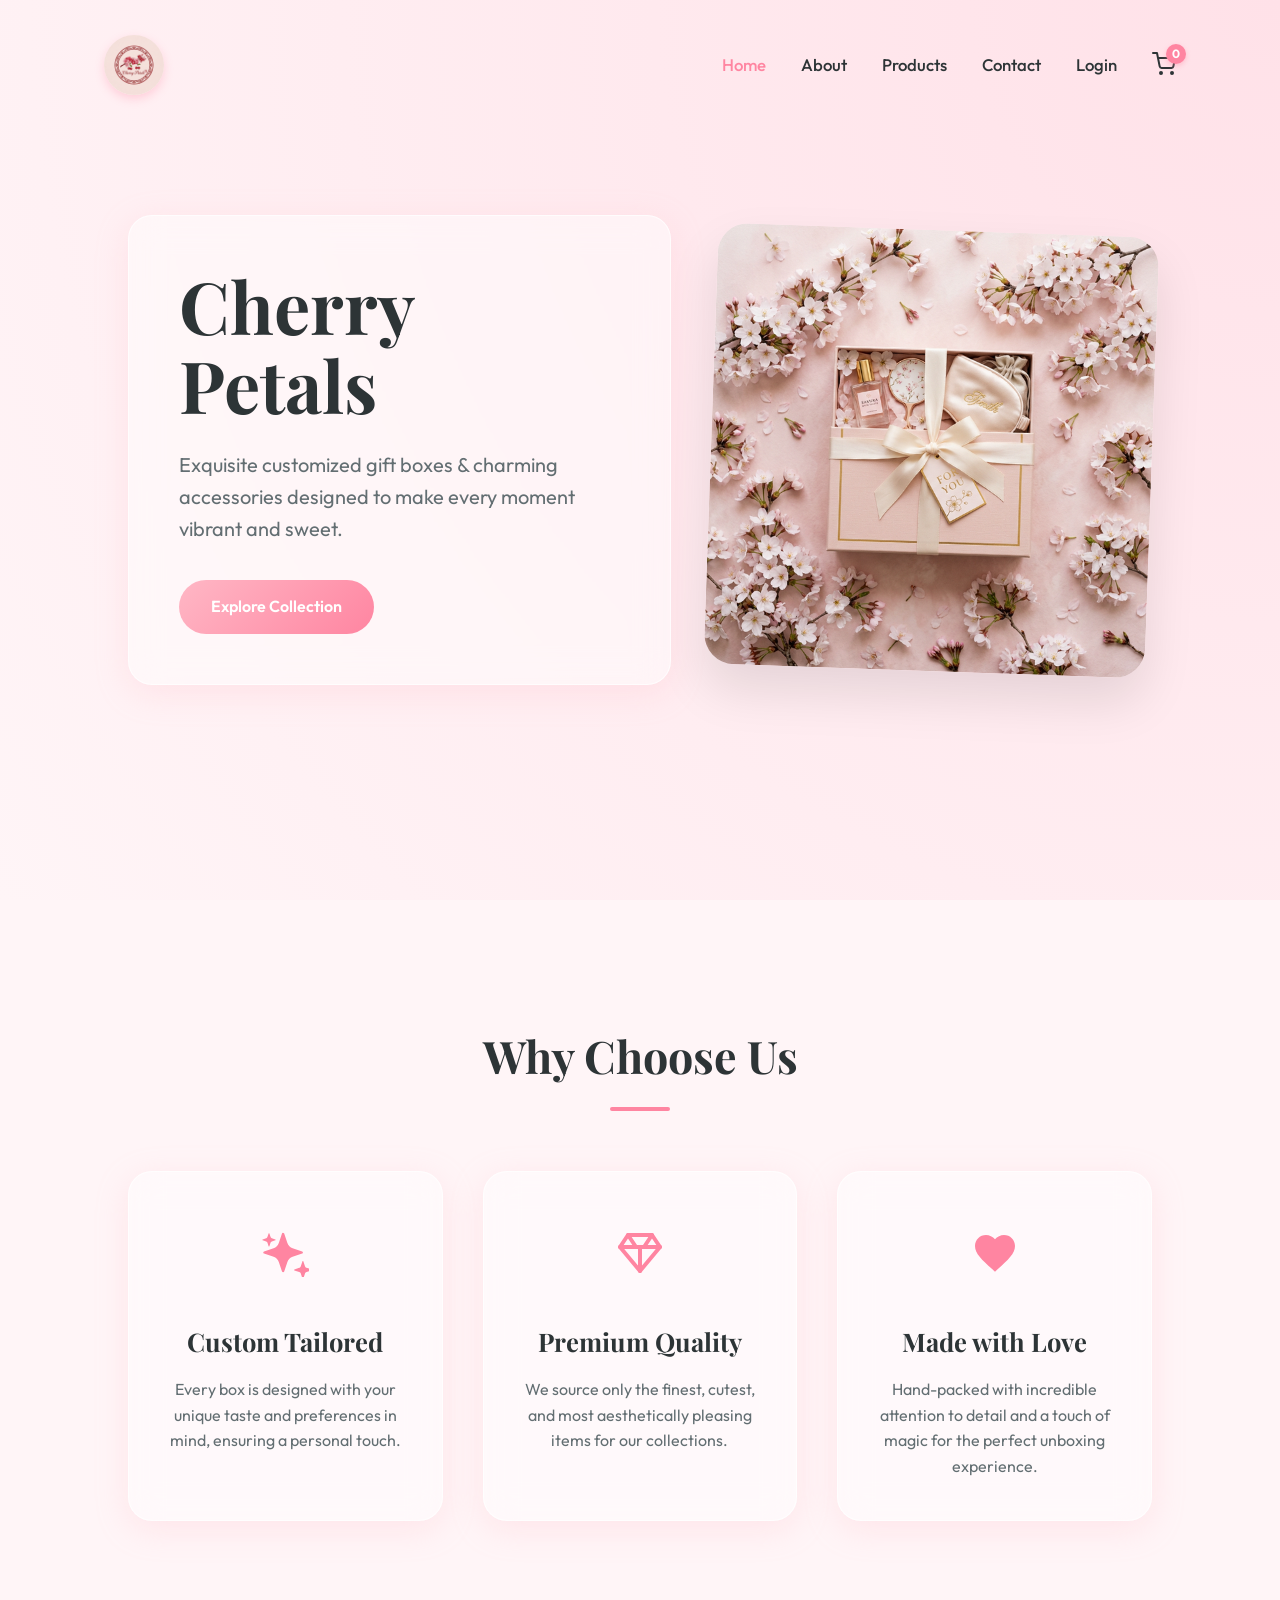
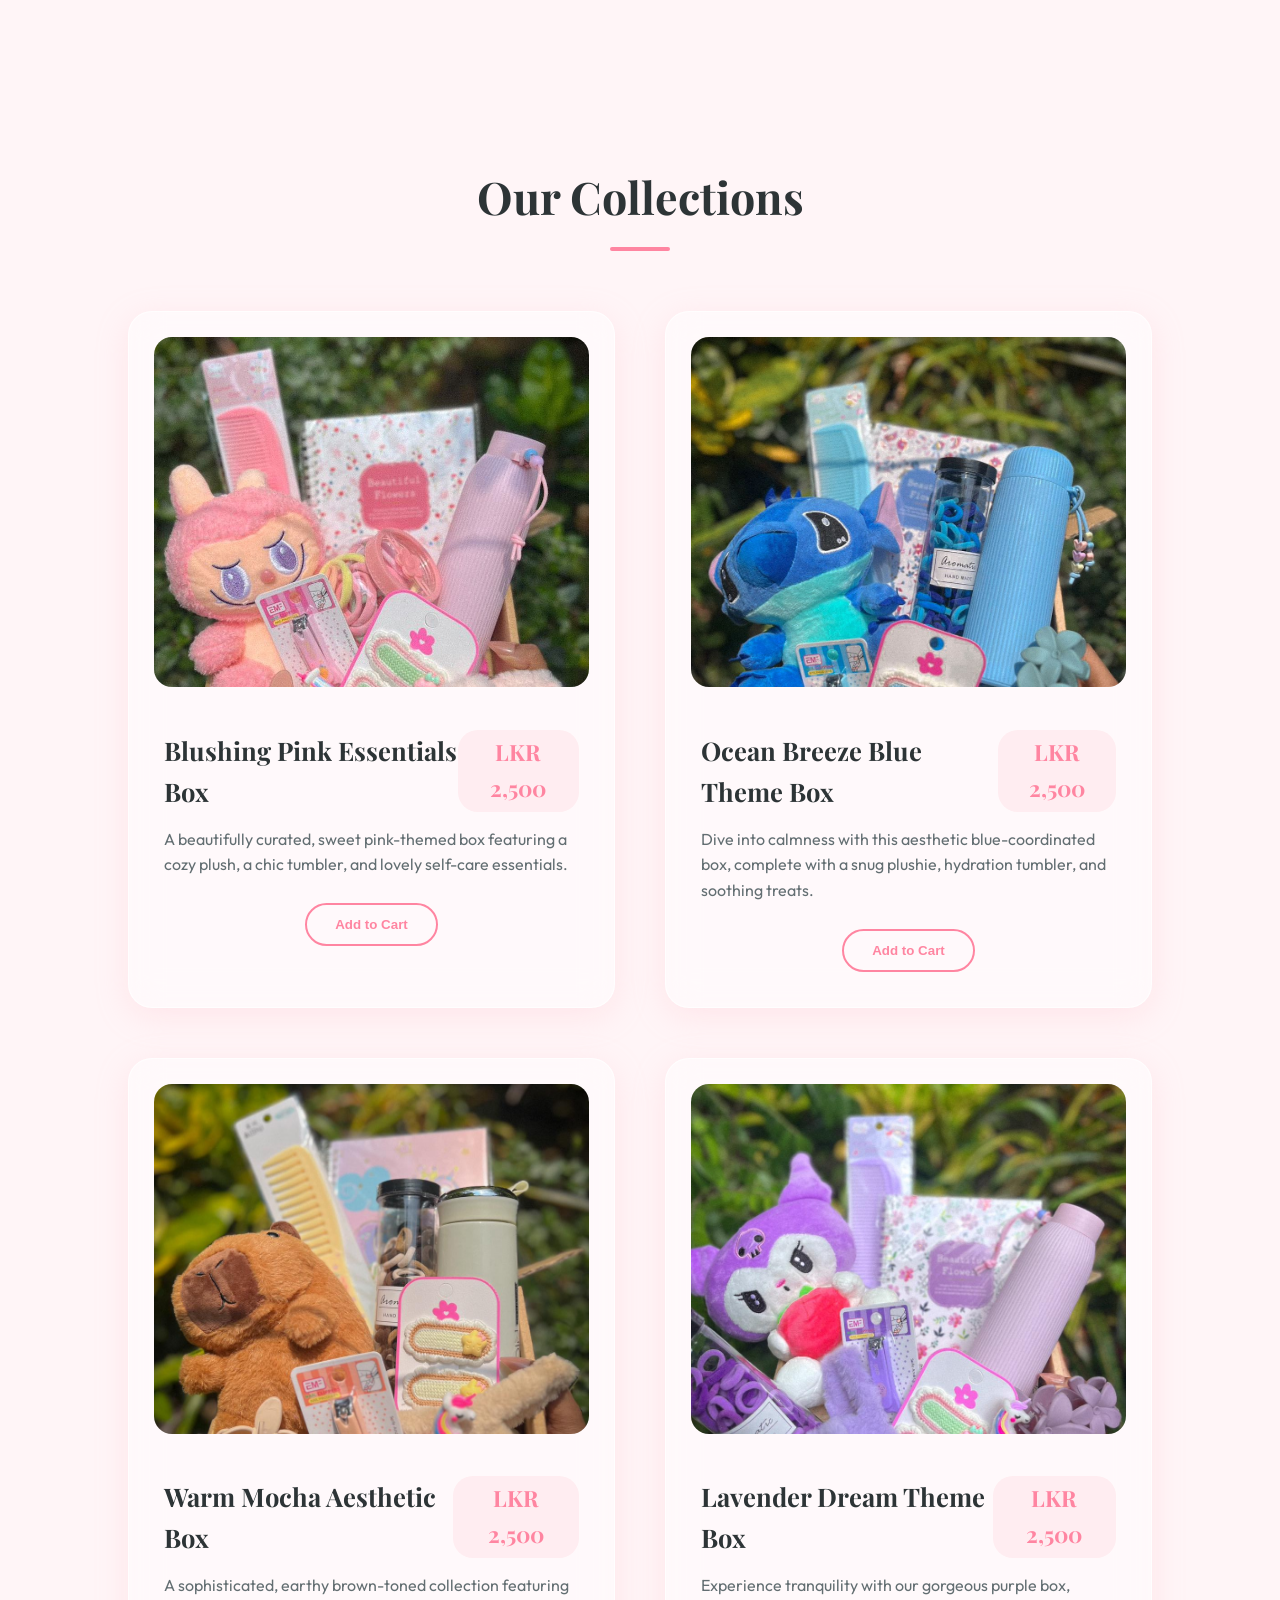
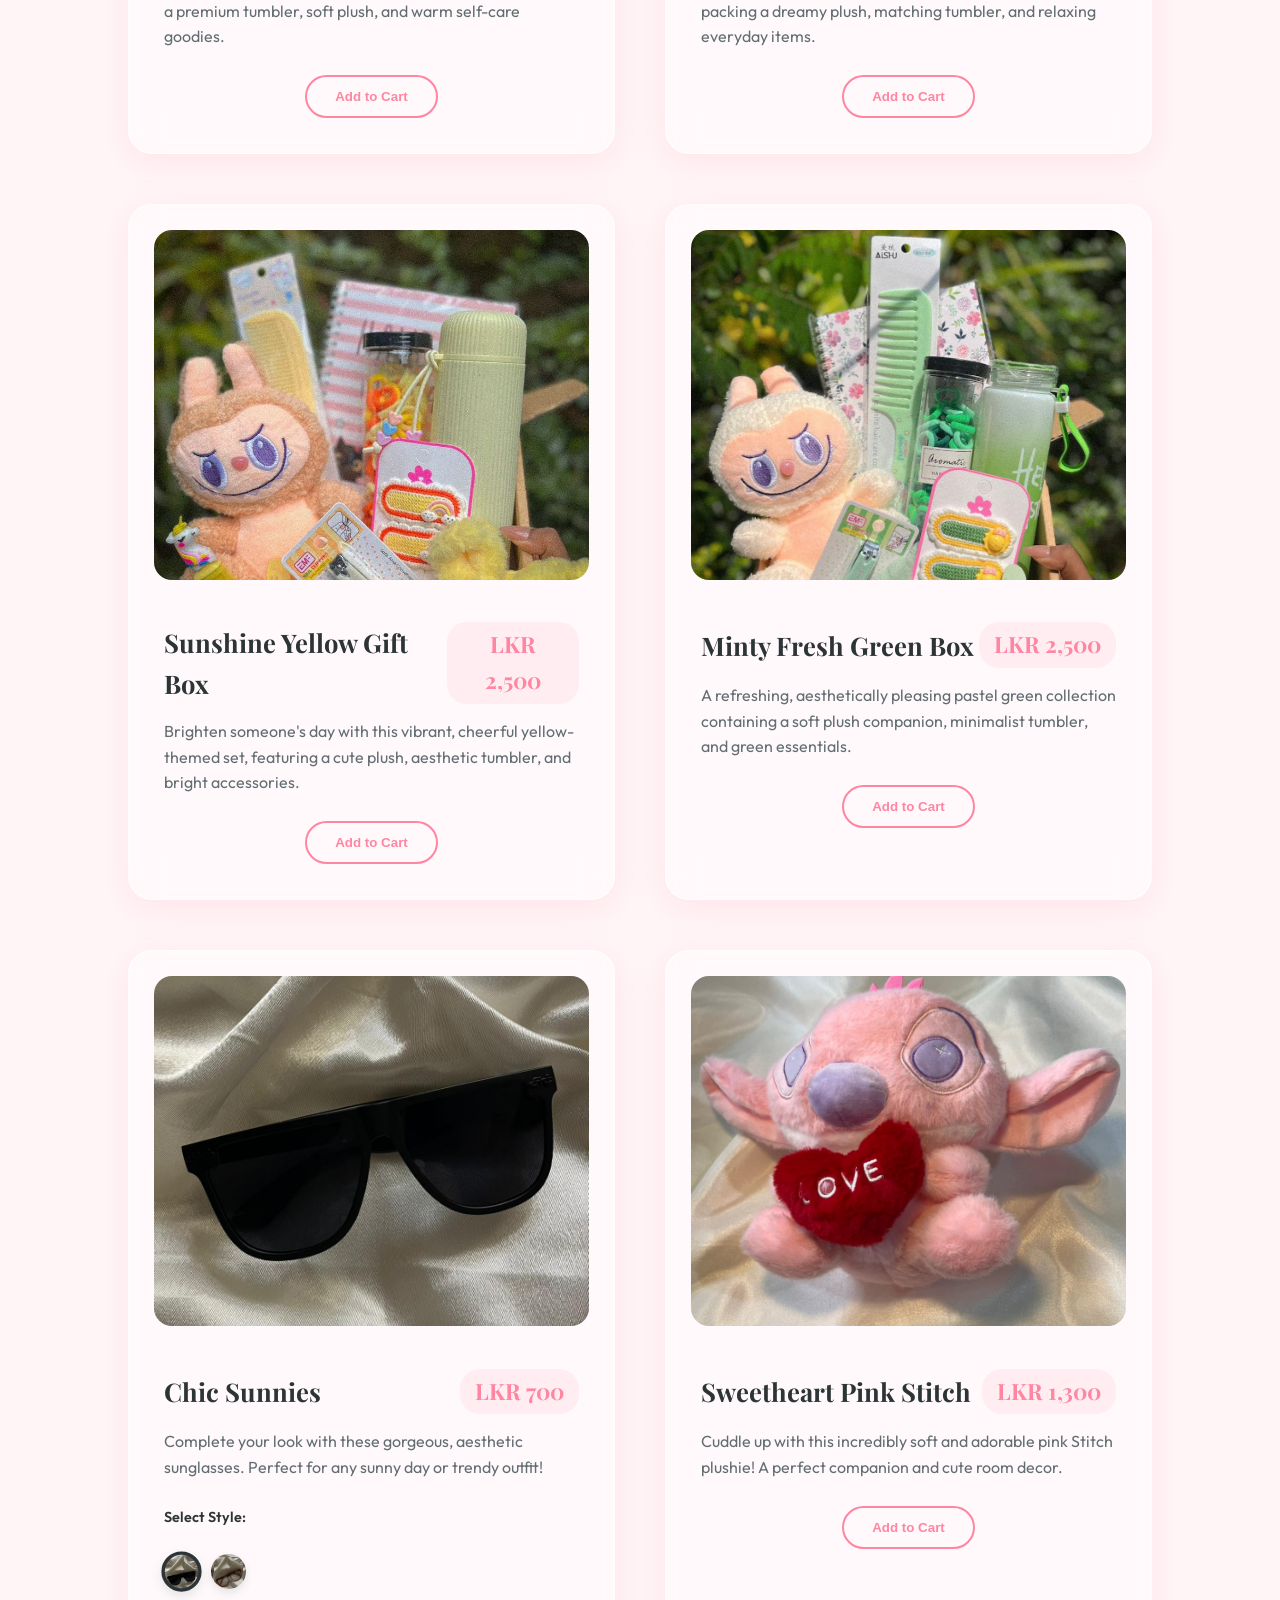
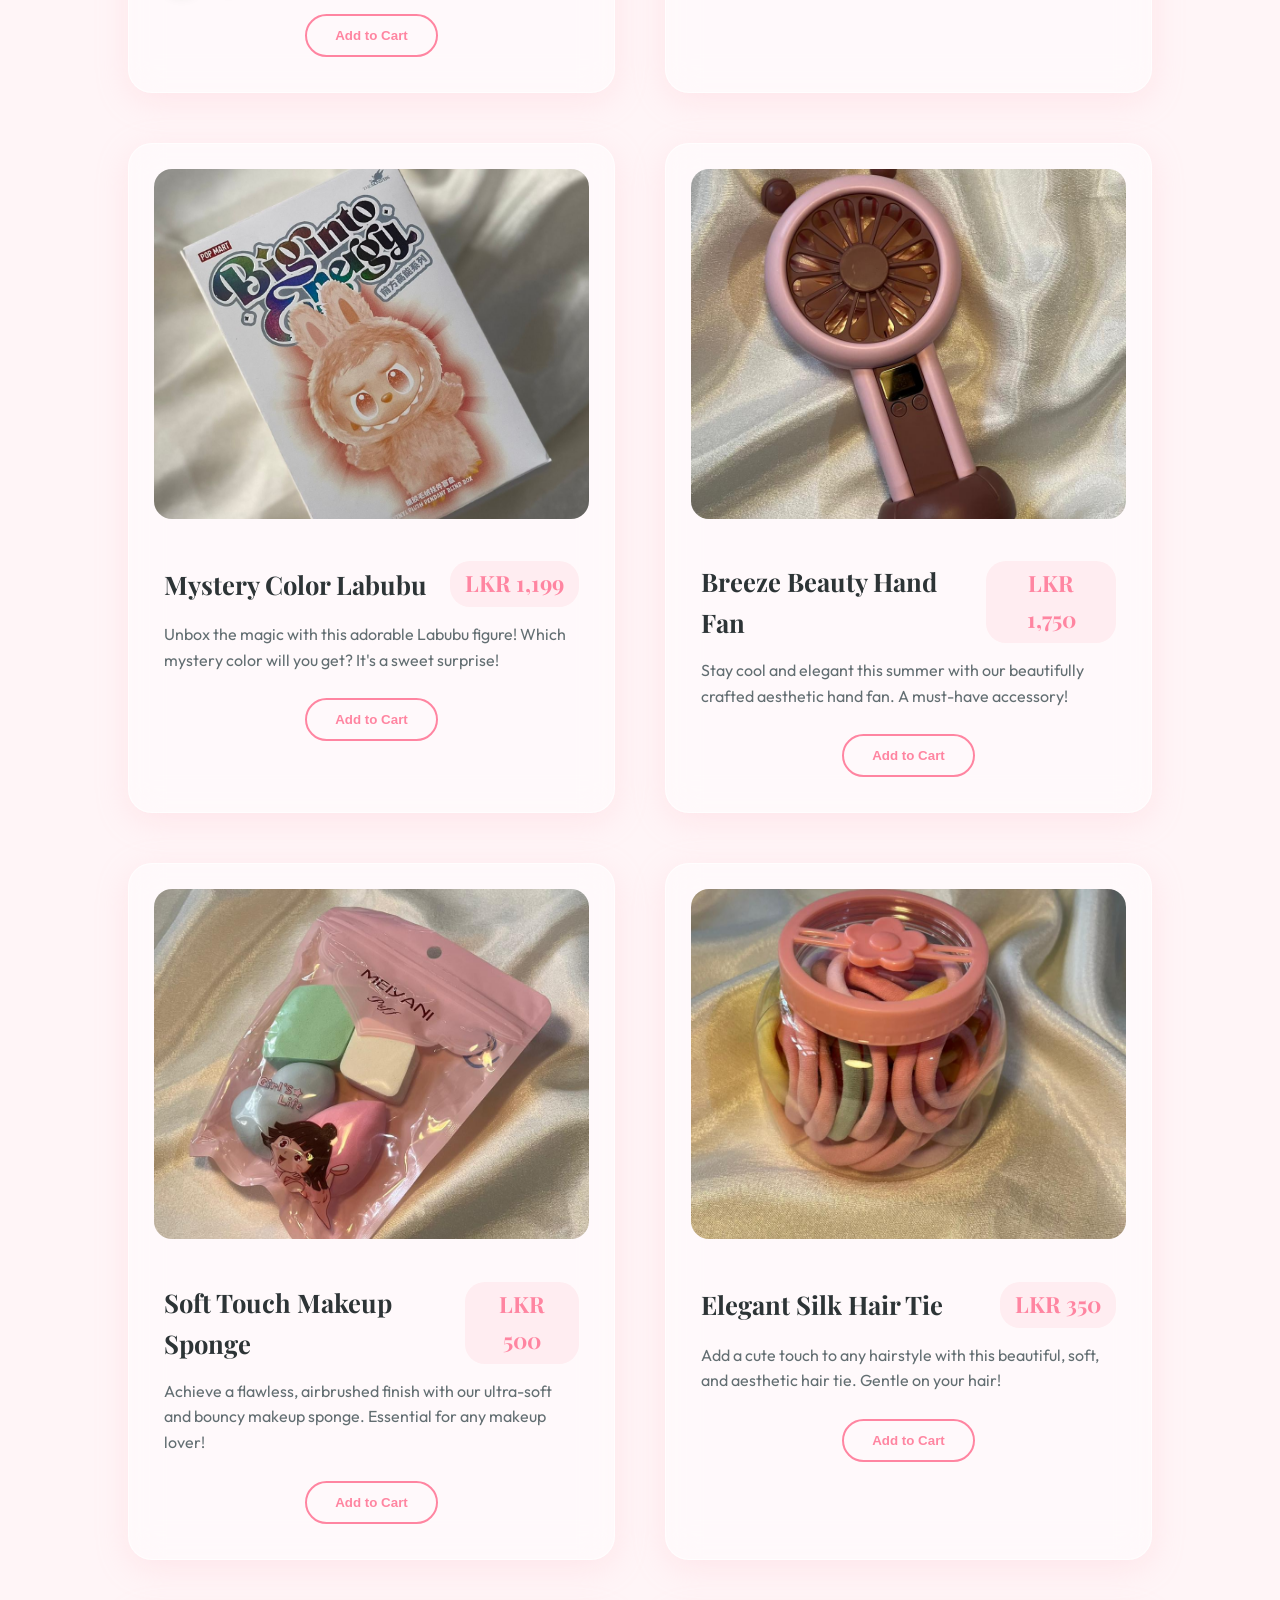
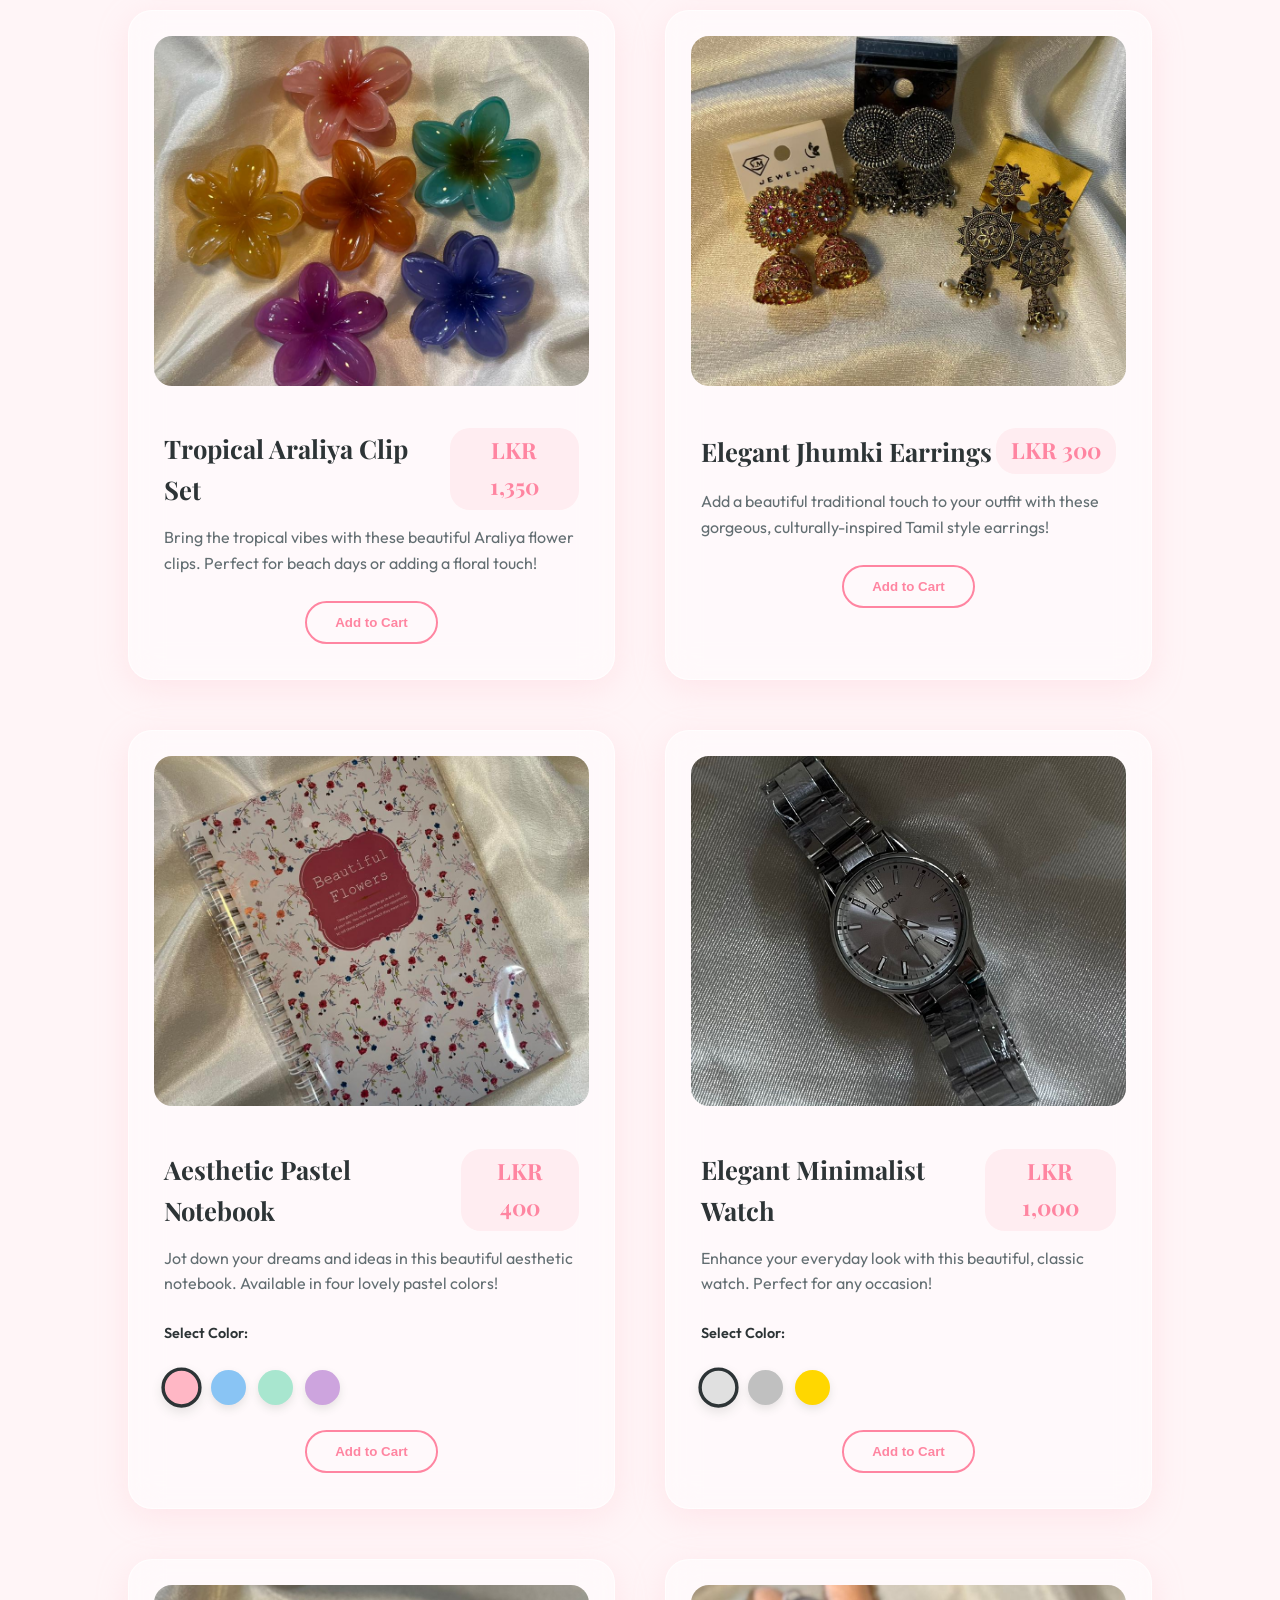
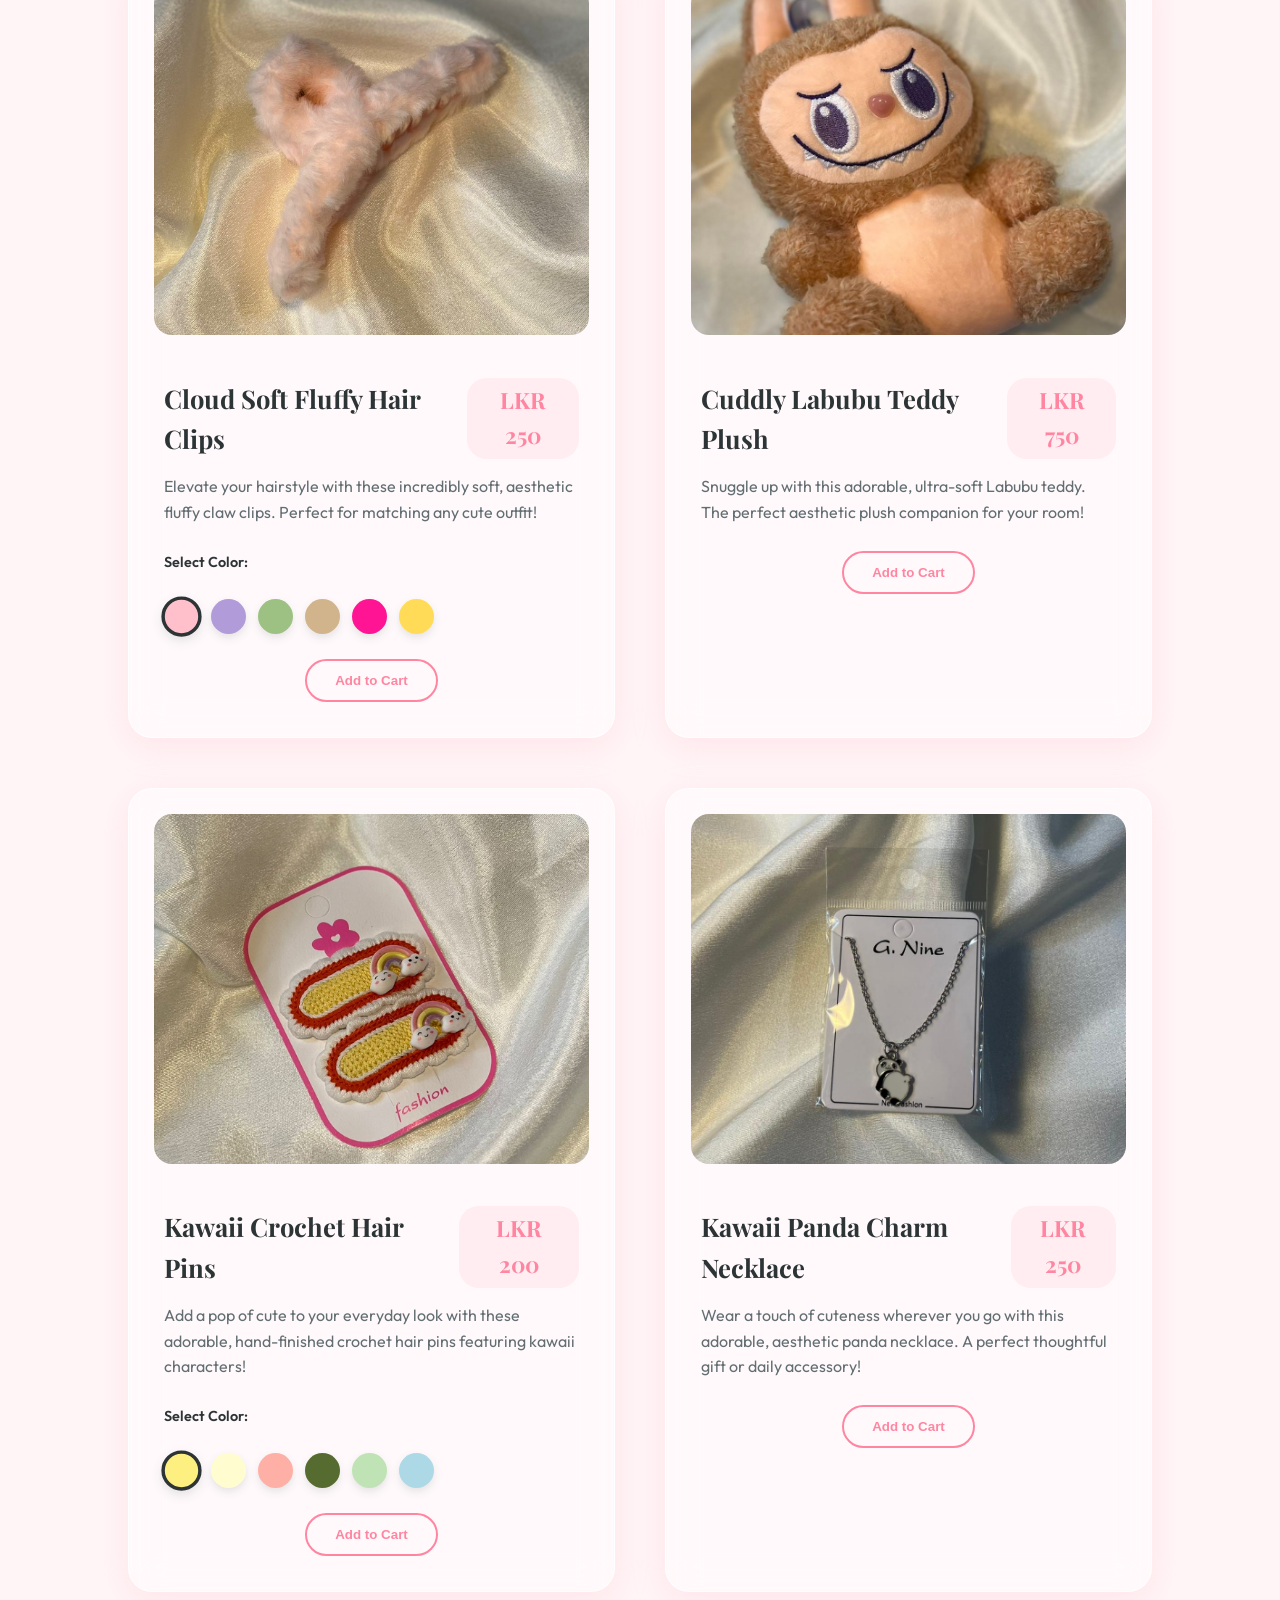
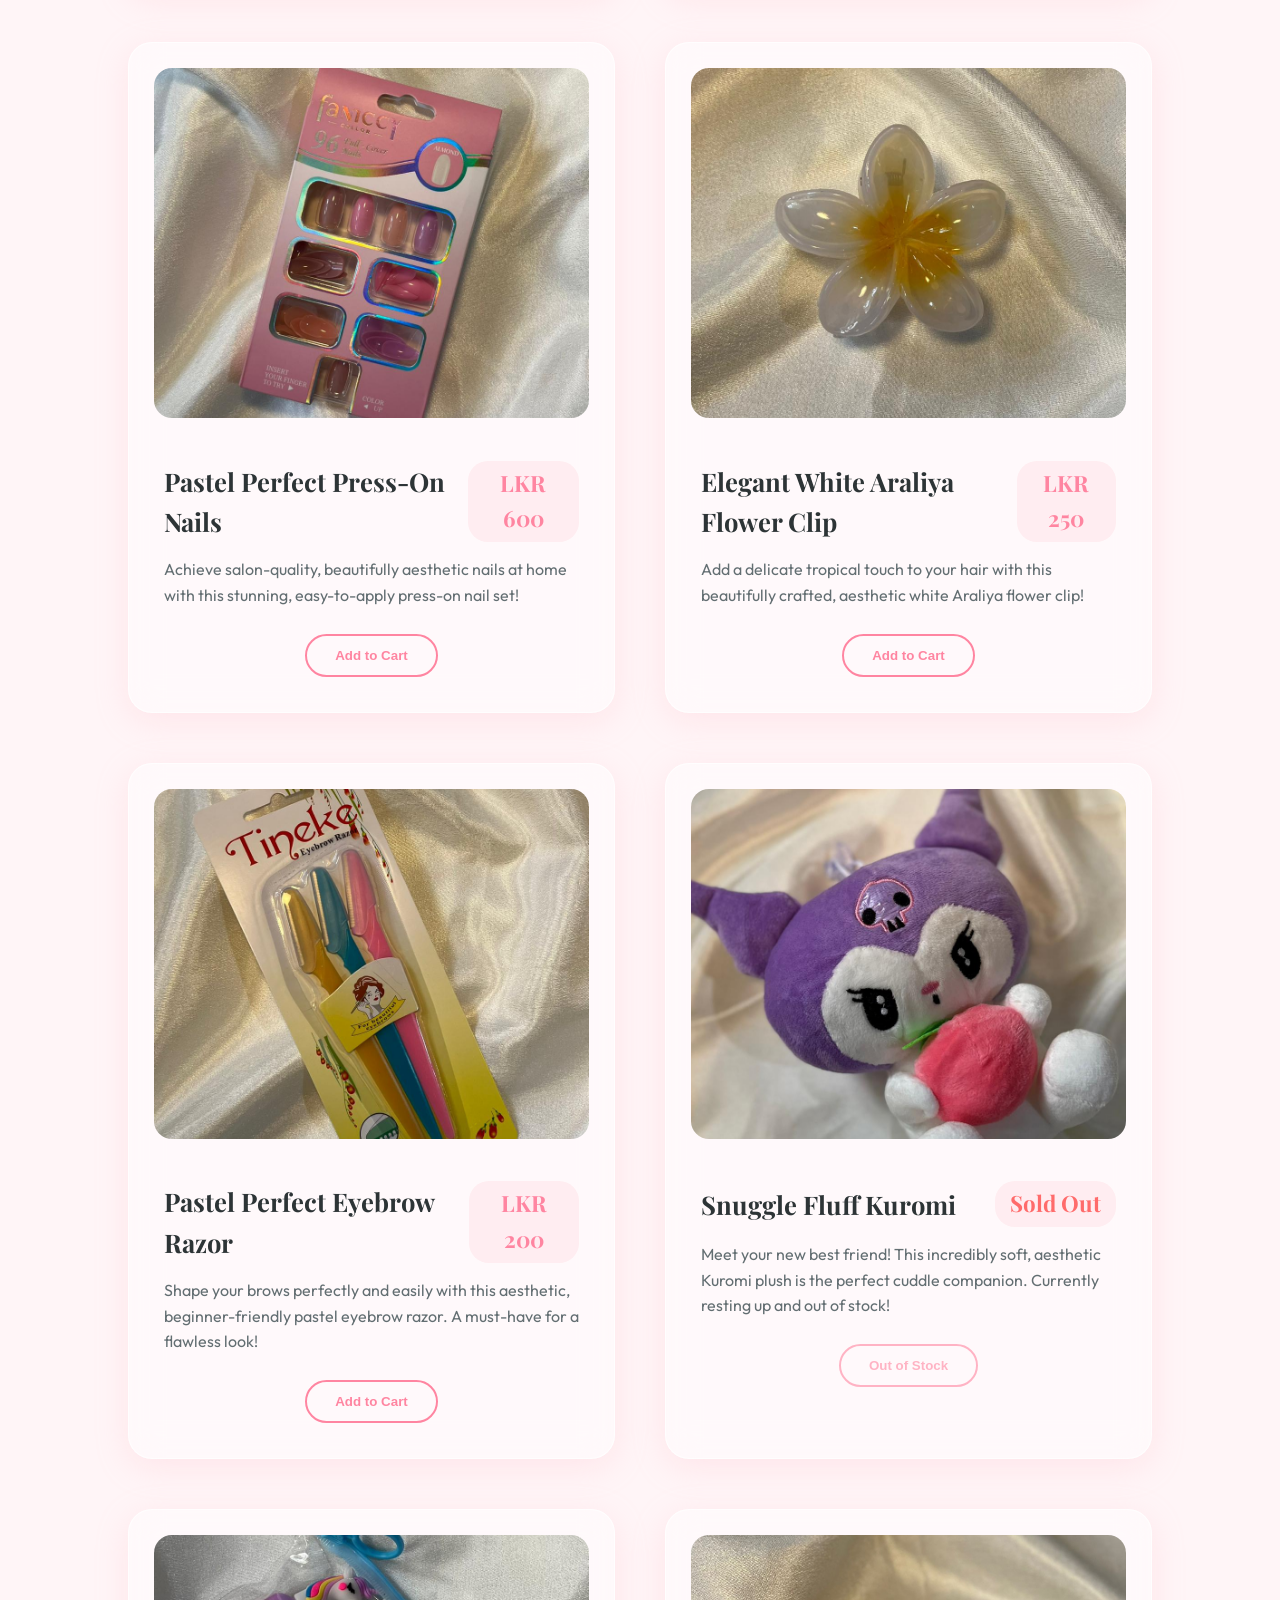
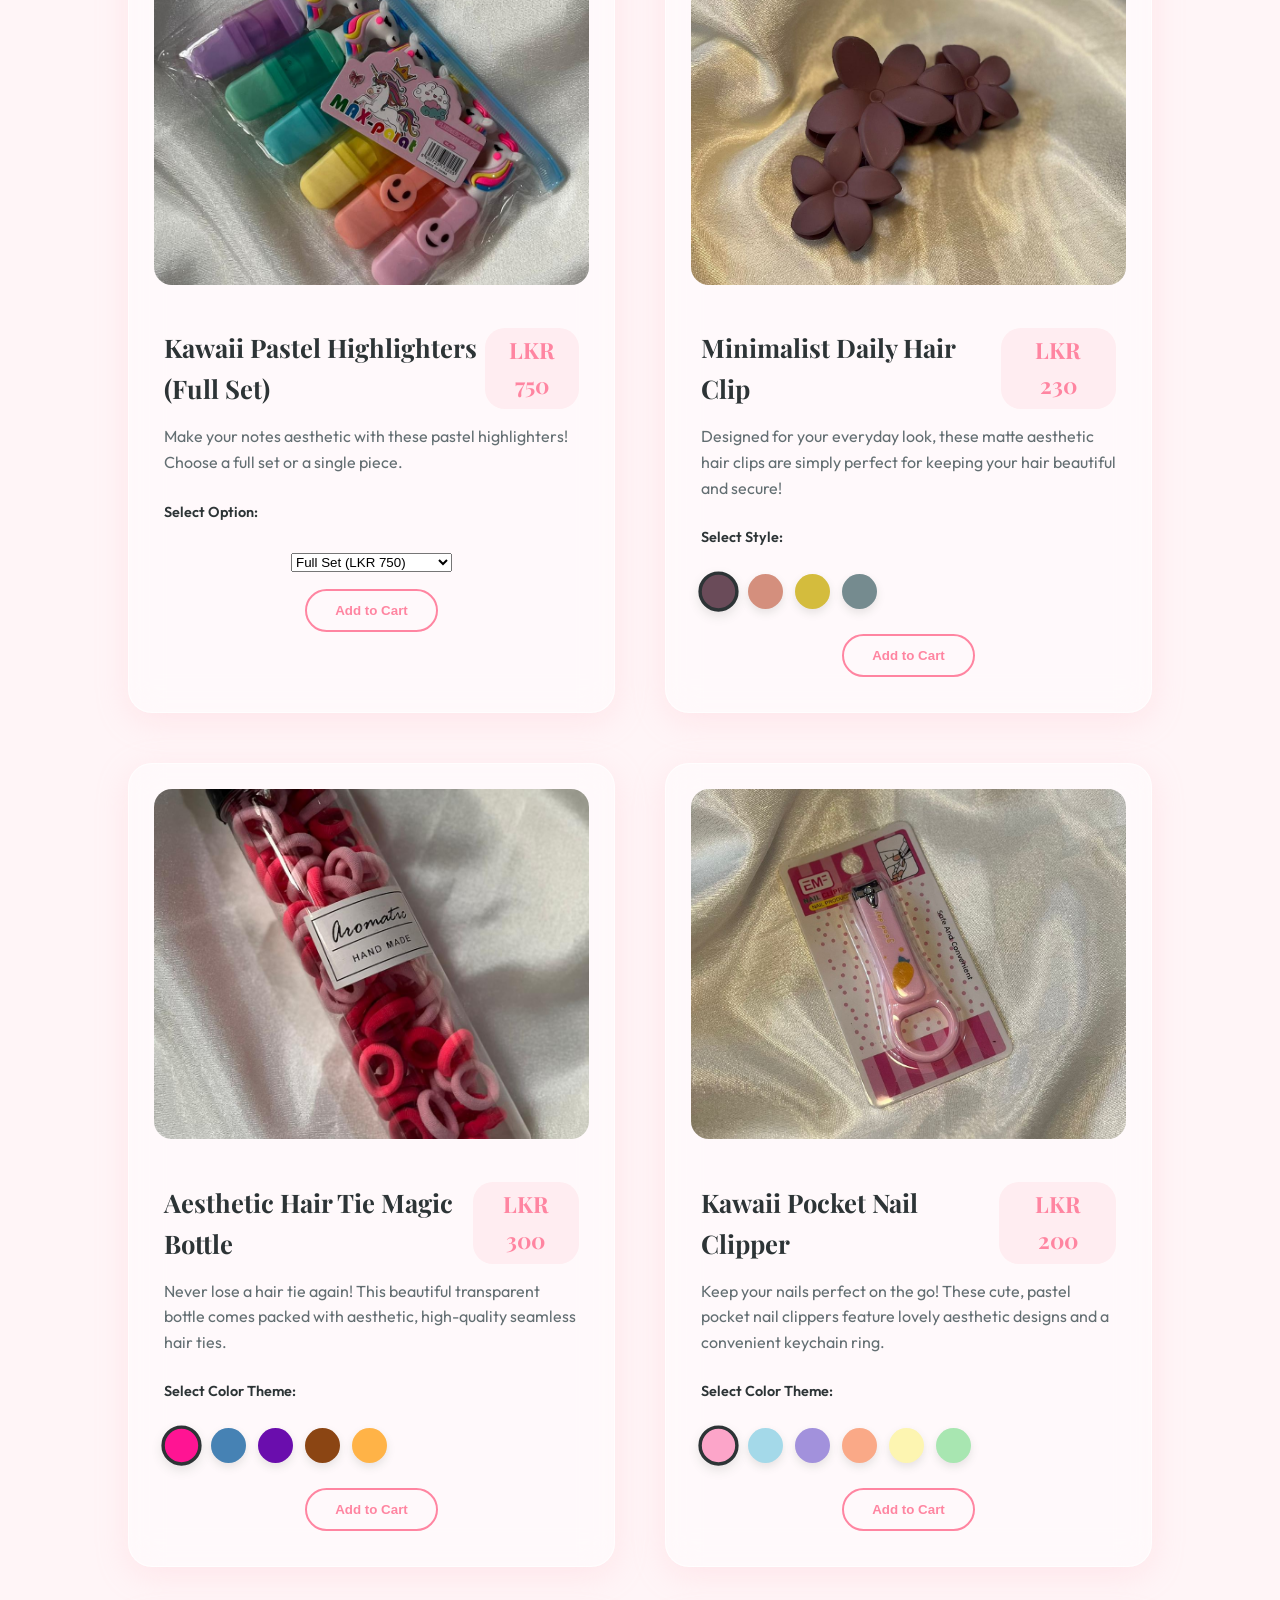
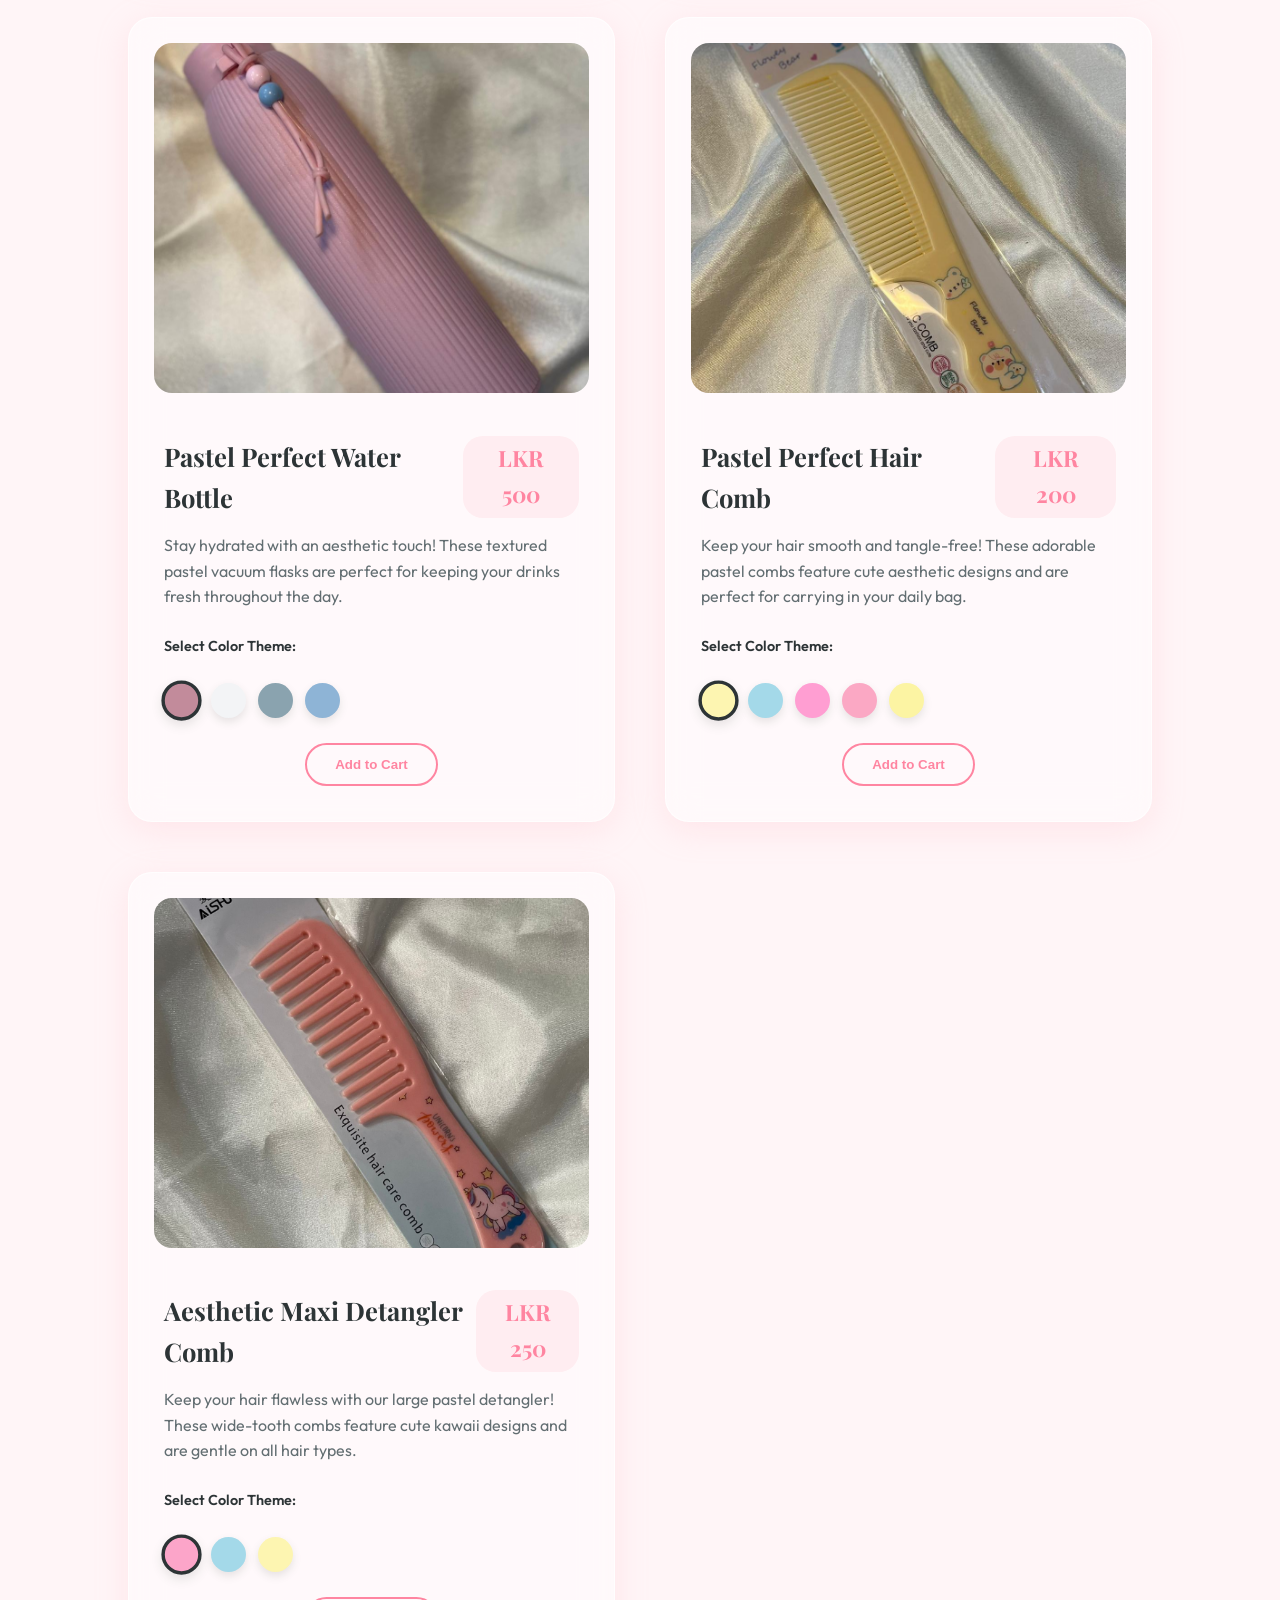
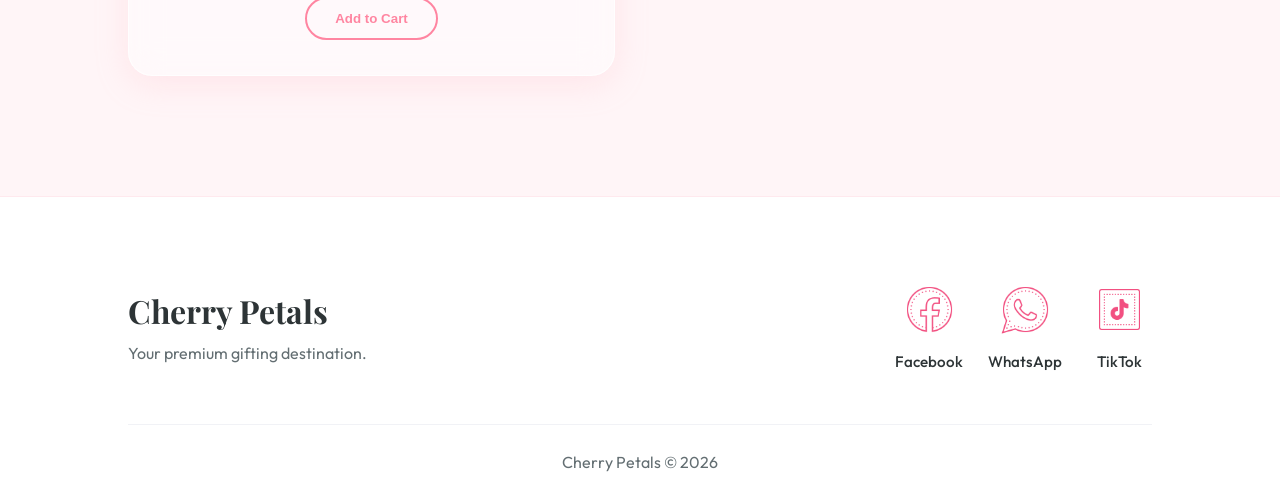
==== commit ee9e6a8c: "Product Images Sorted" ====
--- a/index.html
+++ b/index.html
@@ -111,7 +111,7 @@
         <div class="product-grid">
             <div class="product-card glass fade-in hover-effect">
                 <div class="product-image">
-                    <img src="images/box_pink.jpg" alt="Blushing Pink Essentials Box" onerror="this.src='images/gift_boxes_cherry.png'" />
+                    <img src="images/product images/box_pink.jpg" alt="Blushing Pink Essentials Box" onerror="this.src='images/gift_boxes_cherry.png'" />
                 </div>
                 <div class="product-info">
                     <div class="product-header">
@@ -119,13 +119,13 @@
                         <span class="price-tag">LKR 2,500</span>
                     </div>
                     <p>A beautifully curated, sweet pink-themed box featuring a cozy plush, a chic tumbler, and lovely self-care essentials.</p>
-                    <button class="btn-outline add-to-cart-btn" onclick="addToCart('theme-box-pink', 'Blushing Pink Essentials Box', 2500, 'images/box_pink.jpg')">Add to Cart</button>
+                    <button class="btn-outline add-to-cart-btn" onclick="addToCart('theme-box-pink', 'Blushing Pink Essentials Box', 2500, 'images/product images/box_pink.jpg')">Add to Cart</button>
                 </div>
             </div>
 
             <div class="product-card glass fade-in delay-1 hover-effect">
                 <div class="product-image">
-                    <img src="images/box_blue.jpg" alt="Ocean Breeze Blue Theme Box" onerror="this.src='images/gift_boxes_cherry.png'" />
+                    <img src="images/product images/box_blue.jpg" alt="Ocean Breeze Blue Theme Box" onerror="this.src='images/gift_boxes_cherry.png'" />
                 </div>
                 <div class="product-info">
                     <div class="product-header">
@@ -133,13 +133,13 @@
                         <span class="price-tag">LKR 2,500</span>
                     </div>
                     <p>Dive into calmness with this aesthetic blue-coordinated box, complete with a snug plushie, hydration tumbler, and soothing treats.</p>
-                    <button class="btn-outline add-to-cart-btn" onclick="addToCart('theme-box-blue', 'Ocean Breeze Blue Theme Box', 2500, 'images/box_blue.jpg')">Add to Cart</button>
+                    <button class="btn-outline add-to-cart-btn" onclick="addToCart('theme-box-blue', 'Ocean Breeze Blue Theme Box', 2500, 'images/product images/box_blue.jpg')">Add to Cart</button>
                 </div>
             </div>
 
             <div class="product-card glass fade-in delay-2 hover-effect">
                 <div class="product-image">
-                    <img src="images/box_brown.jpg" alt="Warm Mocha Aesthetic Box" onerror="this.src='images/gift_boxes_cherry.png'" />
+                    <img src="images/product images/box_brown.jpg" alt="Warm Mocha Aesthetic Box" onerror="this.src='images/gift_boxes_cherry.png'" />
                 </div>
                 <div class="product-info">
                     <div class="product-header">
@@ -147,13 +147,13 @@
                         <span class="price-tag">LKR 2,500</span>
                     </div>
                     <p>A sophisticated, earthy brown-toned collection featuring a premium tumbler, soft plush, and warm self-care goodies.</p>
-                    <button class="btn-outline add-to-cart-btn" onclick="addToCart('theme-box-brown', 'Warm Mocha Aesthetic Box', 2500, 'images/box_brown.jpg')">Add to Cart</button>
+                    <button class="btn-outline add-to-cart-btn" onclick="addToCart('theme-box-brown', 'Warm Mocha Aesthetic Box', 2500, 'images/product images/box_brown.jpg')">Add to Cart</button>
                 </div>
             </div>
 
             <div class="product-card glass fade-in delay-3 hover-effect">
                 <div class="product-image">
-                    <img src="images/box_purple.jpg" alt="Lavender Dream Theme Box" onerror="this.src='images/gift_boxes_cherry.png'" />
+                    <img src="images/product images/box_purple.jpg" alt="Lavender Dream Theme Box" onerror="this.src='images/gift_boxes_cherry.png'" />
                 </div>
                 <div class="product-info">
                     <div class="product-header">
@@ -161,13 +161,13 @@
                         <span class="price-tag">LKR 2,500</span>
                     </div>
                     <p>Experience tranquility with our gorgeous purple box, packing a dreamy plush, matching tumbler, and relaxing everyday items.</p>
-                    <button class="btn-outline add-to-cart-btn" onclick="addToCart('theme-box-purple', 'Lavender Dream Theme Box', 2500, 'images/box_purple.jpg')">Add to Cart</button>
+                    <button class="btn-outline add-to-cart-btn" onclick="addToCart('theme-box-purple', 'Lavender Dream Theme Box', 2500, 'images/product images/box_purple.jpg')">Add to Cart</button>
                 </div>
             </div>
 
             <div class="product-card glass fade-in delay-4 hover-effect">
                 <div class="product-image">
-                    <img src="images/box_yellow.jpg" alt="Sunshine Yellow Gift Box" onerror="this.src='images/gift_boxes_cherry.png'" />
+                    <img src="images/product images/box_yellow.jpg" alt="Sunshine Yellow Gift Box" onerror="this.src='images/gift_boxes_cherry.png'" />
                 </div>
                 <div class="product-info">
                     <div class="product-header">
@@ -175,13 +175,13 @@
                         <span class="price-tag">LKR 2,500</span>
                     </div>
                     <p>Brighten someone's day with this vibrant, cheerful yellow-themed set, featuring a cute plush, aesthetic tumbler, and bright accessories.</p>
-                    <button class="btn-outline add-to-cart-btn" onclick="addToCart('theme-box-yellow', 'Sunshine Yellow Gift Box', 2500, 'images/box_yellow.jpg')">Add to Cart</button>
+                    <button class="btn-outline add-to-cart-btn" onclick="addToCart('theme-box-yellow', 'Sunshine Yellow Gift Box', 2500, 'images/product images/box_yellow.jpg')">Add to Cart</button>
                 </div>
             </div>
 
             <div class="product-card glass fade-in hover-effect">
                 <div class="product-image">
-                    <img src="images/box_green.jpg" alt="Minty Fresh Green Box" onerror="this.src='images/gift_boxes_cherry.png'" />
+                    <img src="images/product images/box_green.jpg" alt="Minty Fresh Green Box" onerror="this.src='images/gift_boxes_cherry.png'" />
                 </div>
                 <div class="product-info">
                     <div class="product-header">
@@ -189,13 +189,13 @@
                         <span class="price-tag">LKR 2,500</span>
                     </div>
                     <p>A refreshing, aesthetically pleasing pastel green collection containing a soft plush companion, minimalist tumbler, and green essentials.</p>
-                    <button class="btn-outline add-to-cart-btn" onclick="addToCart('theme-box-green', 'Minty Fresh Green Box', 2500, 'images/box_green.jpg')">Add to Cart</button>
+                    <button class="btn-outline add-to-cart-btn" onclick="addToCart('theme-box-green', 'Minty Fresh Green Box', 2500, 'images/product images/box_green.jpg')">Add to Cart</button>
                 </div>
             </div>
 
             <div class="product-card glass fade-in delay-2 hover-effect">
                 <div class="product-image gallery-container">
-                    <img id="sunglass-img-home" src="images/Sunglass1.jpg" alt="Chic Sunnies"
+                    <img id="sunglass-img-home" src="images/product images/Sunglass1.jpg" alt="Chic Sunnies"
                         class="active-product-img" onerror="this.src='images/cute_items_cherry.png'" />
                 </div>
                 <div class="product-info">
@@ -207,22 +207,22 @@
                     <div class="color-selector">
                         <p class="selector-label">Select Style:</p>
                         <div class="swatches">
-                            <div class="color-swatch active" style="background-image: url('images/Sunglass1.jpg'); background-size: cover;"
-                                onclick="changeProductImage(this, 'sunglass-img-home', 'images/Sunglass1.jpg')">
-                            </div>
-                            <div class="color-swatch" style="background-image: url('images/Sunglass2.jpg'); background-size: cover;"
-                                onclick="changeProductImage(this, 'sunglass-img-home', 'images/Sunglass2.jpg')">
-                            </div>
-                        </div>
-                    </div>
-                    <button class="btn-outline add-to-cart-btn"
-                        onclick="addToCart('chic-sunnies', 'Chic Sunnies', 700, 'images/Sunglass1.jpg')">Add
+                            <div class="color-swatch active" style="background-image: url('images/product images/Sunglass1.jpg'); background-size: cover;"
+                                onclick="changeProductImage(this, 'sunglass-img-home', 'images/product images/Sunglass1.jpg')">
+                            </div>
+                            <div class="color-swatch" style="background-image: url('images/product images/Sunglass2.jpg'); background-size: cover;"
+                                onclick="changeProductImage(this, 'sunglass-img-home', 'images/product images/Sunglass2.jpg')">
+                            </div>
+                        </div>
+                    </div>
+                    <button class="btn-outline add-to-cart-btn"
+                        onclick="addToCart('chic-sunnies', 'Chic Sunnies', 700, 'images/product images/Sunglass1.jpg')">Add
                         to Cart</button>
                 </div>
             </div>
             <div class="product-card glass fade-in delay-3 hover-effect">
                 <div class="product-image">
-                    <img src="images/pinkstich.jpg" alt="Sweetheart Pink Stitch" onerror="this.src='images/cute_items_cherry.png'" />
+                    <img src="images/product images/pinkstich.jpg" alt="Sweetheart Pink Stitch" onerror="this.src='images/cute_items_cherry.png'" />
                 </div>
                 <div class="product-info">
                     <div class="product-header">
@@ -231,13 +231,13 @@
                     </div>
                     <p>Cuddle up with this incredibly soft and adorable pink Stitch plushie! A perfect companion and cute room decor.</p>
                     <button class="btn-outline add-to-cart-btn"
-                        onclick="addToCart('pink-stitch', 'Sweetheart Pink Stitch', 1300, 'images/pinkstich.jpg')">Add
+                        onclick="addToCart('pink-stitch', 'Sweetheart Pink Stitch', 1300, 'images/product images/pinkstich.jpg')">Add
                         to Cart</button>
                 </div>
             </div>
             <div class="product-card glass fade-in delay-4 hover-effect">
                 <div class="product-image">
-                    <img src="images/labubu.jpg" alt="Mystery Color Labubu" onerror="this.src='images/cute_items_cherry.png'" />
+                    <img src="images/product images/labubu.jpg" alt="Mystery Color Labubu" onerror="this.src='images/cute_items_cherry.png'" />
                 </div>
                 <div class="product-info">
                     <div class="product-header">
@@ -246,13 +246,13 @@
                     </div>
                     <p>Unbox the magic with this adorable Labubu figure! Which mystery color will you get? It's a sweet surprise!</p>
                     <button class="btn-outline add-to-cart-btn"
-                        onclick="addToCart('labubu', 'Mystery Color Labubu', 1199, 'images/labubu.jpg')">Add
+                        onclick="addToCart('labubu', 'Mystery Color Labubu', 1199, 'images/product images/labubu.jpg')">Add
                         to Cart</button>
                 </div>
             </div>
             <div class="product-card glass fade-in delay-1 hover-effect">
                 <div class="product-image">
-                    <img src="images/Handfan.jpg" alt="Breeze Beauty Hand Fan" onerror="this.src='images/cute_items_cherry.png'" />
+                    <img src="images/product images/Handfan.jpg" alt="Breeze Beauty Hand Fan" onerror="this.src='images/cute_items_cherry.png'" />
                 </div>
                 <div class="product-info">
                     <div class="product-header">
@@ -261,13 +261,13 @@
                     </div>
                     <p>Stay cool and elegant this summer with our beautifully crafted aesthetic hand fan. A must-have accessory!</p>
                     <button class="btn-outline add-to-cart-btn"
-                        onclick="addToCart('hand-fan', 'Breeze Beauty Hand Fan', 1750, 'images/Handfan.jpg')">Add
+                        onclick="addToCart('hand-fan', 'Breeze Beauty Hand Fan', 1750, 'images/product images/Handfan.jpg')">Add
                         to Cart</button>
                 </div>
             </div>
             <div class="product-card glass fade-in delay-2 hover-effect">
                 <div class="product-image">
-                    <img src="images/makeupsponge.jpg" alt="Soft Touch Makeup Sponge" onerror="this.src='images/cute_items_cherry.png'" />
+                    <img src="images/product images/makeupsponge.jpg" alt="Soft Touch Makeup Sponge" onerror="this.src='images/cute_items_cherry.png'" />
                 </div>
                 <div class="product-info">
                     <div class="product-header">
@@ -276,13 +276,13 @@
                     </div>
                     <p>Achieve a flawless, airbrushed finish with our ultra-soft and bouncy makeup sponge. Essential for any makeup lover!</p>
                     <button class="btn-outline add-to-cart-btn"
-                        onclick="addToCart('makeup-sponge', 'Soft Touch Makeup Sponge', 500, 'images/makeupsponge.jpg')">Add
+                        onclick="addToCart('makeup-sponge', 'Soft Touch Makeup Sponge', 500, 'images/product images/makeupsponge.jpg')">Add
                         to Cart</button>
                 </div>
             </div>
             <div class="product-card glass fade-in delay-3 hover-effect">
                 <div class="product-image">
-                    <img src="images/Hairtie.jpg" alt="Elegant Silk Hair Tie" onerror="this.src='images/cute_items_cherry.png'" />
+                    <img src="images/product images/Hairtie.jpg" alt="Elegant Silk Hair Tie" onerror="this.src='images/cute_items_cherry.png'" />
                 </div>
                 <div class="product-info">
                     <div class="product-header">
@@ -291,13 +291,13 @@
                     </div>
                     <p>Add a cute touch to any hairstyle with this beautiful, soft, and aesthetic hair tie. Gentle on your hair!</p>
                     <button class="btn-outline add-to-cart-btn"
-                        onclick="addToCart('hair-tie', 'Elegant Silk Hair Tie', 350, 'images/Hairtie.jpg')">Add
+                        onclick="addToCart('hair-tie', 'Elegant Silk Hair Tie', 350, 'images/product images/Hairtie.jpg')">Add
                         to Cart</button>
                 </div>
             </div>
             <div class="product-card glass fade-in delay-4 hover-effect">
                 <div class="product-image">
-                    <img src="images/Araliyaclipset.jpg" alt="Tropical Araliya Clip Set" onerror="this.src='images/cute_items_cherry.png'" />
+                    <img src="images/product images/Araliyaclipset.jpg" alt="Tropical Araliya Clip Set" onerror="this.src='images/cute_items_cherry.png'" />
                 </div>
                 <div class="product-info">
                     <div class="product-header">
@@ -306,13 +306,13 @@
                     </div>
                     <p>Bring the tropical vibes with these beautiful Araliya flower clips. Perfect for beach days or adding a floral touch!</p>
                     <button class="btn-outline add-to-cart-btn"
-                        onclick="addToCart('araliya-clip', 'Tropical Araliya Clip Set', 1350, 'images/Araliyaclipset.jpg')">Add
+                        onclick="addToCart('araliya-clip', 'Tropical Araliya Clip Set', 1350, 'images/product images/Araliyaclipset.jpg')">Add
                         to Cart</button>
                 </div>
             </div>
             <div class="product-card glass fade-in delay-1 hover-effect">
                 <div class="product-image">
-                    <img src="images/earings.jpg" alt="Elegant Jhumki Earrings" onerror="this.src='images/cute_items_cherry.png'" />
+                    <img src="images/product images/earings.jpg" alt="Elegant Jhumki Earrings" onerror="this.src='images/cute_items_cherry.png'" />
                 </div>
                 <div class="product-info">
                     <div class="product-header">
@@ -321,13 +321,13 @@
                     </div>
                     <p>Add a beautiful traditional touch to your outfit with these gorgeous, culturally-inspired Tamil style earrings!</p>
                     <button class="btn-outline add-to-cart-btn"
-                        onclick="addToCart('jhumki-earrings', 'Elegant Jhumki Earrings', 300, 'images/earings.jpg')">Add
+                        onclick="addToCart('jhumki-earrings', 'Elegant Jhumki Earrings', 300, 'images/product images/earings.jpg')">Add
                         to Cart</button>
                 </div>
             </div>
             <div class="product-card glass fade-in delay-2 hover-effect">
                 <div class="product-image gallery-container">
-                    <img id="notebook-img-home" src="images/Notebook1.jpg" alt="Aesthetic Pastel Notebook"
+                    <img id="notebook-img-home" src="images/product images/Notebook1.jpg" alt="Aesthetic Pastel Notebook"
                         class="active-product-img" onerror="this.src='images/cute_items_cherry.png'" />
                 </div>
                 <div class="product-info">
@@ -340,27 +340,27 @@
                         <p class="selector-label">Select Color:</p>
                         <div class="swatches">
                             <div class="color-swatch active" style="background-color: #ffb7c5;"
-                                onclick="changeProductImage(this, 'notebook-img-home', 'images/Notebook1.jpg')">
+                                onclick="changeProductImage(this, 'notebook-img-home', 'images/product images/Notebook1.jpg')">
                             </div>
                             <div class="color-swatch" style="background-color: #89c4f4;"
-                                onclick="changeProductImage(this, 'notebook-img-home', 'images/Notebook2.jpg')">
+                                onclick="changeProductImage(this, 'notebook-img-home', 'images/product images/Notebook2.jpg')">
                             </div>
                             <div class="color-swatch" style="background-color: #a8e6cf;"
-                                onclick="changeProductImage(this, 'notebook-img-home', 'images/Notebook3.jpg')">
+                                onclick="changeProductImage(this, 'notebook-img-home', 'images/product images/Notebook3.jpg')">
                             </div>
                             <div class="color-swatch" style="background-color: #cda4de;"
-                                onclick="changeProductImage(this, 'notebook-img-home', 'images/Notebook4.jpg')">
-                            </div>
-                        </div>
-                    </div>
-                    <button class="btn-outline add-to-cart-btn"
-                        onclick="addToCart('cute-notebook', 'Aesthetic Pastel Notebook', 400, 'images/Notebook1.jpg')">Add
+                                onclick="changeProductImage(this, 'notebook-img-home', 'images/product images/Notebook4.jpg')">
+                            </div>
+                        </div>
+                    </div>
+                    <button class="btn-outline add-to-cart-btn"
+                        onclick="addToCart('cute-notebook', 'Aesthetic Pastel Notebook', 400, 'images/product images/Notebook1.jpg')">Add
                         to Cart</button>
                 </div>
             </div>
             <div class="product-card glass fade-in delay-3 hover-effect">
                 <div class="product-image gallery-container">
-                    <img id="watch-img-home" src="images/Watch1.jpg" alt="Elegant Minimalist Watch"
+                    <img id="watch-img-home" src="images/product images/Watch1.jpg" alt="Elegant Minimalist Watch"
                         class="active-product-img" onerror="this.src='images/cute_items_cherry.png'" />
                 </div>
                 <div class="product-info">
@@ -373,24 +373,24 @@
                         <p class="selector-label">Select Color:</p>
                         <div class="swatches">
                             <div class="color-swatch active" style="background-color: #e0e0e0;"
-                                onclick="changeProductImage(this, 'watch-img-home', 'images/Watch1.jpg')">
+                                onclick="changeProductImage(this, 'watch-img-home', 'images/product images/Watch1.jpg')">
                             </div>
                             <div class="color-swatch" style="background-color: #c0c0c0;"
-                                onclick="changeProductImage(this, 'watch-img-home', 'images/Watch2.jpg')">
+                                onclick="changeProductImage(this, 'watch-img-home', 'images/product images/Watch2.jpg')">
                             </div>
                             <div class="color-swatch" style="background-color: #ffd700;"
-                                onclick="changeProductImage(this, 'watch-img-home', 'images/Watch3.jpg')">
-                            </div>
-                        </div>
-                    </div>
-                    <button class="btn-outline add-to-cart-btn"
-                        onclick="addToCart('women-watch', 'Elegant Minimalist Watch', 1000, 'images/Watch1.jpg')">Add
+                                onclick="changeProductImage(this, 'watch-img-home', 'images/product images/Watch3.jpg')">
+                            </div>
+                        </div>
+                    </div>
+                    <button class="btn-outline add-to-cart-btn"
+                        onclick="addToCart('women-watch', 'Elegant Minimalist Watch', 1000, 'images/product images/Watch1.jpg')">Add
                         to Cart</button>
                 </div>
             </div>
             <div class="product-card glass fade-in delay-4 hover-effect">
                 <div class="product-image gallery-container">
-                    <img id="fluffy-clip-img-home" src="images/pluffyhairclip1.jpg" alt="Cloud Soft Fluffy Hair Clips"
+                    <img id="fluffy-clip-img-home" src="images/product images/pluffyhairclip1.jpg" alt="Cloud Soft Fluffy Hair Clips"
                         class="active-product-img" onerror="this.src='images/cute_items_cherry.png'" />
                 </div>
                 <div class="product-info">
@@ -403,27 +403,27 @@
                         <p class="selector-label">Select Color:</p>
                         <div class="swatches">
                             <div class="color-swatch active" style="background-color: #ffc0cb;"
-                                onclick="changeProductImage(this, 'fluffy-clip-img-home', 'images/pluffyhairclip1.jpg')">
+                                onclick="changeProductImage(this, 'fluffy-clip-img-home', 'images/product images/pluffyhairclip1.jpg')">
                             </div>
                             <div class="color-swatch" style="background-color: #b19cd9;"
-                                onclick="changeProductImage(this, 'fluffy-clip-img-home', 'images/pluffyhairclip2.jpg')">
+                                onclick="changeProductImage(this, 'fluffy-clip-img-home', 'images/product images/pluffyhairclip2.jpg')">
                             </div>
                             <div class="color-swatch" style="background-color: #9dc183;"
-                                onclick="changeProductImage(this, 'fluffy-clip-img-home', 'images/pluffyhairclip3.jpg')">
+                                onclick="changeProductImage(this, 'fluffy-clip-img-home', 'images/product images/pluffyhairclip3.jpg')">
                             </div>
                             <div class="color-swatch" style="background-color: #d2b48c;"
-                                onclick="changeProductImage(this, 'fluffy-clip-img-home', 'images/pluffyhairclip4.jpg')">
+                                onclick="changeProductImage(this, 'fluffy-clip-img-home', 'images/product images/pluffyhairclip4.jpg')">
                             </div>
                             <div class="color-swatch" style="background-color: #ff1493;"
-                                onclick="changeProductImage(this, 'fluffy-clip-img-home', 'images/pluffyhairclip5.jpg')">
+                                onclick="changeProductImage(this, 'fluffy-clip-img-home', 'images/product images/pluffyhairclip5.jpg')">
                             </div>
                             <div class="color-swatch" style="background-color: #ffdb58;"
-                                onclick="changeProductImage(this, 'fluffy-clip-img-home', 'images/pluffyhairclip6.jpg')">
-                            </div>
-                        </div>
-                    </div>
-                    <button class="btn-outline add-to-cart-btn"
-                        onclick="addToCart('fluffy-clip', 'Cloud Soft Fluffy Hair Clips', 250, 'images/pluffyhairclip1.jpg')">Add
+                                onclick="changeProductImage(this, 'fluffy-clip-img-home', 'images/product images/pluffyhairclip6.jpg')">
+                            </div>
+                        </div>
+                    </div>
+                    <button class="btn-outline add-to-cart-btn"
+                        onclick="addToCart('fluffy-clip', 'Cloud Soft Fluffy Hair Clips', 250, 'images/product images/pluffyhairclip1.jpg')">Add
                         to Cart</button>
                 </div>
             </div>
@@ -483,7 +483,7 @@
             </div>
             <div class="product-card glass fade-in delay-3 hover-effect">
                 <div class="product-image">
-                    <img src="images/Pandachain.jpg" alt="Kawaii Panda Charm Necklace" onerror="this.src='images/cute_items_cherry.png'" />
+                    <img src="images/product images/Pandachain.jpg" alt="Kawaii Panda Charm Necklace" onerror="this.src='images/cute_items_cherry.png'" />
                 </div>
                 <div class="product-info">
                     <div class="product-header">
@@ -492,13 +492,13 @@
                     </div>
                     <p>Wear a touch of cuteness wherever you go with this adorable, aesthetic panda necklace. A perfect thoughtful gift or daily accessory!</p>
                     <button class="btn-outline add-to-cart-btn"
-                        onclick="addToCart('panda-necklace', 'Kawaii Panda Charm Necklace', 250, 'images/Pandachain.jpg')">Add
+                        onclick="addToCart('panda-necklace', 'Kawaii Panda Charm Necklace', 250, 'images/product images/Pandachain.jpg')">Add
                         to Cart</button>
                 </div>
             </div>
             <div class="product-card glass fade-in delay-4 hover-effect">
                 <div class="product-image">
-                    <img src="images/nails.jpg" alt="Pastel Perfect Press-On Nails" onerror="this.src='images/cute_items_cherry.png'" />
+                    <img src="images/product images/nails.jpg" alt="Pastel Perfect Press-On Nails" onerror="this.src='images/cute_items_cherry.png'" />
                 </div>
                 <div class="product-info">
                     <div class="product-header">
@@ -507,13 +507,13 @@
                     </div>
                     <p>Achieve salon-quality, beautifully aesthetic nails at home with this stunning, easy-to-apply press-on nail set!</p>
                     <button class="btn-outline add-to-cart-btn"
-                        onclick="addToCart('nails-set', 'Pastel Perfect Press-On Nails', 600, 'images/nails.jpg')">Add
+                        onclick="addToCart('nails-set', 'Pastel Perfect Press-On Nails', 600, 'images/product images/nails.jpg')">Add
                         to Cart</button>
                 </div>
             </div>
             <div class="product-card glass fade-in hover-effect">
                 <div class="product-image">
-                    <img src="images/whitearaliyaclip.jpg" alt="Elegant White Araliya Flower Clip" onerror="this.src='images/cute_items_cherry.png'" />
+                    <img src="images/product images/whitearaliyaclip.jpg" alt="Elegant White Araliya Flower Clip" onerror="this.src='images/cute_items_cherry.png'" />
                 </div>
                 <div class="product-info">
                     <div class="product-header">
@@ -522,13 +522,13 @@
                     </div>
                     <p>Add a delicate tropical touch to your hair with this beautifully crafted, aesthetic white Araliya flower clip!</p>
                     <button class="btn-outline add-to-cart-btn"
-                        onclick="addToCart('white-araliya-clip', 'Elegant White Araliya Flower Clip', 250, 'images/whitearaliyaclip.jpg')">Add
+                        onclick="addToCart('white-araliya-clip', 'Elegant White Araliya Flower Clip', 250, 'images/product images/whitearaliyaclip.jpg')">Add
                         to Cart</button>
                 </div>
             </div>
             <div class="product-card glass fade-in delay-2 hover-effect">
                 <div class="product-image">
-                    <img src="images/eyebrowraizor.jpg" alt="Pastel Perfect Eyebrow Razor" onerror="this.src='images/cute_items_cherry.png'" />
+                    <img src="images/product images/eyebrowraizor.jpg" alt="Pastel Perfect Eyebrow Razor" onerror="this.src='images/cute_items_cherry.png'" />
                 </div>
                 <div class="product-info">
                     <div class="product-header">
@@ -537,13 +537,13 @@
                     </div>
                     <p>Shape your brows perfectly and easily with this aesthetic, beginner-friendly pastel eyebrow razor. A must-have for a flawless look!</p>
                     <button class="btn-outline add-to-cart-btn"
-                        onclick="addToCart('eyebrow-razor', 'Pastel Perfect Eyebrow Razor', 200, 'images/eyebrowraizor.jpg')">Add
+                        onclick="addToCart('eyebrow-razor', 'Pastel Perfect Eyebrow Razor', 200, 'images/product images/eyebrowraizor.jpg')">Add
                         to Cart</button>
                 </div>
             </div>
             <div class="product-card glass fade-in delay-3 hover-effect">
                 <div class="product-image">
-                    <img src="images/teddy.jpg" alt="Snuggle Fluff Kuromi" onerror="this.src='images/cute_items_cherry.png'" />
+                    <img src="images/product images/teddy.jpg" alt="Snuggle Fluff Kuromi" onerror="this.src='images/cute_items_cherry.png'" />
                 </div>
                 <div class="product-info">
                     <div class="product-header">
@@ -603,7 +603,7 @@
             </div>
             <div class="product-card glass fade-in delay-2 hover-effect">
                 <div class="product-image gallery-container">
-                    <img id="daily-clip-img-home" src="images/normalhairclip.jpg" alt="Minimalist Daily Hair Clip"
+                    <img id="daily-clip-img-home" src="images/product images/normalhairclip.jpg" alt="Minimalist Daily Hair Clip"
                         class="active-product-img" onerror="this.src='images/cute_items_cherry.png'" />
                 </div>
                 <div class="product-info">
@@ -616,27 +616,27 @@
                         <p class="selector-label">Select Style:</p>
                         <div class="swatches">
                             <div class="color-swatch active" style="background-color: #6a4b59;"
-                                onclick="changeProductImage(this, 'daily-clip-img-home', 'images/normalhairclip.jpg')">
+                                onclick="changeProductImage(this, 'daily-clip-img-home', 'images/product images/normalhairclip.jpg')">
                             </div>
                             <div class="color-swatch" style="background-color: #d48f7d;"
-                                onclick="changeProductImage(this, 'daily-clip-img-home', 'images/normalhairclip2.jpg')">
+                                onclick="changeProductImage(this, 'daily-clip-img-home', 'images/product images/normalhairclip2.jpg')">
                             </div>
                             <div class="color-swatch" style="background-color: #d4bc3d;"
-                                onclick="changeProductImage(this, 'daily-clip-img-home', 'images/normalhairclip3.jpg')">
+                                onclick="changeProductImage(this, 'daily-clip-img-home', 'images/product images/normalhairclip3.jpg')">
                             </div>
                             <div class="color-swatch" style="background-color: #758b8f;"
-                                onclick="changeProductImage(this, 'daily-clip-img-home', 'images/normalhairclip4.jpg')">
-                            </div>
-                        </div>
-                    </div>
-                    <button class="btn-outline add-to-cart-btn"
-                        onclick="addToCart('daily-clip', 'Minimalist Daily Hair Clip', 230, 'images/normalhairclip.jpg')">Add
+                                onclick="changeProductImage(this, 'daily-clip-img-home', 'images/product images/normalhairclip4.jpg')">
+                            </div>
+                        </div>
+                    </div>
+                    <button class="btn-outline add-to-cart-btn"
+                        onclick="addToCart('daily-clip', 'Minimalist Daily Hair Clip', 230, 'images/product images/normalhairclip.jpg')">Add
                         to Cart</button>
                 </div>
             </div>
             <div class="product-card glass fade-in delay-3 hover-effect">
                 <div class="product-image gallery-container">
-                    <img id="hair-tie-bottle-img-home" src="images/haitiebottle1.jpg" alt="Aesthetic Hair Tie Magic Bottle"
+                    <img id="hair-tie-bottle-img-home" src="images/product images/haitiebottle1.jpg" alt="Aesthetic Hair Tie Magic Bottle"
                         class="active-product-img" onerror="this.src='images/cute_items_cherry.png'" />
                 </div>
                 <div class="product-info">
@@ -649,30 +649,30 @@
                         <p class="selector-label">Select Color Theme:</p>
                         <div class="swatches">
                             <div class="color-swatch active" style="background-color: #ff1493;"
-                                onclick="changeProductImage(this, 'hair-tie-bottle-img-home', 'images/haitiebottle1.jpg')">
+                                onclick="changeProductImage(this, 'hair-tie-bottle-img-home', 'images/product images/haitiebottle1.jpg')">
                             </div>
                             <div class="color-swatch" style="background-color: #4682b4;"
-                                onclick="changeProductImage(this, 'hair-tie-bottle-img-home', 'images/haitiebottle2.jpg')">
+                                onclick="changeProductImage(this, 'hair-tie-bottle-img-home', 'images/product images/haitiebottle2.jpg')">
                             </div>
                             <div class="color-swatch" style="background-color: #6a0dad;"
-                                onclick="changeProductImage(this, 'hair-tie-bottle-img-home', 'images/haitiebottle3.jpg')">
+                                onclick="changeProductImage(this, 'hair-tie-bottle-img-home', 'images/product images/haitiebottle3.jpg')">
                             </div>
                             <div class="color-swatch" style="background-color: #8b4513;"
-                                onclick="changeProductImage(this, 'hair-tie-bottle-img-home', 'images/haitiebottle4.jpg')">
+                                onclick="changeProductImage(this, 'hair-tie-bottle-img-home', 'images/product images/haitiebottle4.jpg')">
                             </div>
                             <div class="color-swatch" style="background-color: #ffb347;"
-                                onclick="changeProductImage(this, 'hair-tie-bottle-img-home', 'images/haitiebottle5.jpg')">
-                            </div>
-                        </div>
-                    </div>
-                    <button class="btn-outline add-to-cart-btn"
-                        onclick="addToCart('hair-tie-bottle', 'Aesthetic Hair Tie Magic Bottle', 300, 'images/haitiebottle1.jpg')">Add
+                                onclick="changeProductImage(this, 'hair-tie-bottle-img-home', 'images/product images/haitiebottle5.jpg')">
+                            </div>
+                        </div>
+                    </div>
+                    <button class="btn-outline add-to-cart-btn"
+                        onclick="addToCart('hair-tie-bottle', 'Aesthetic Hair Tie Magic Bottle', 300, 'images/product images/haitiebottle1.jpg')">Add
                         to Cart</button>
                 </div>
             </div>
             <div class="product-card glass fade-in delay-4 hover-effect">
                 <div class="product-image gallery-container">
-                    <img id="nail-cutter-img-home" src="images/cutenailcutter1.jpg" alt="Kawaii Pocket Nail Clipper"
+                    <img id="nail-cutter-img-home" src="images/product images/cutenailcutter1.jpg" alt="Kawaii Pocket Nail Clipper"
                         class="active-product-img" onerror="this.src='images/cute_items_cherry.png'" />
                 </div>
                 <div class="product-info">
@@ -685,33 +685,33 @@
                         <p class="selector-label">Select Color Theme:</p>
                         <div class="swatches">
                             <div class="color-swatch active" style="background-color: #fca5c9;"
-                                onclick="changeProductImage(this, 'nail-cutter-img-home', 'images/cutenailcutter1.jpg')">
+                                onclick="changeProductImage(this, 'nail-cutter-img-home', 'images/product images/cutenailcutter1.jpg')">
                             </div>
                             <div class="color-swatch" style="background-color: #a4d9e9;"
-                                onclick="changeProductImage(this, 'nail-cutter-img-home', 'images/cutenailcutter2.jpg')">
+                                onclick="changeProductImage(this, 'nail-cutter-img-home', 'images/product images/cutenailcutter2.jpg')">
                             </div>
                             <div class="color-swatch" style="background-color: #a291dc;"
-                                onclick="changeProductImage(this, 'nail-cutter-img-home', 'images/cutenailcutter3.jpg')">
+                                onclick="changeProductImage(this, 'nail-cutter-img-home', 'images/product images/cutenailcutter3.jpg')">
                             </div>
                             <div class="color-swatch" style="background-color: #faa987;"
-                                onclick="changeProductImage(this, 'nail-cutter-img-home', 'images/cutenailcutter4.jpg')">
+                                onclick="changeProductImage(this, 'nail-cutter-img-home', 'images/product images/cutenailcutter4.jpg')">
                             </div>
                             <div class="color-swatch" style="background-color: #fdf5b1;"
-                                onclick="changeProductImage(this, 'nail-cutter-img-home', 'images/cutenailcutter5.jpg')">
+                                onclick="changeProductImage(this, 'nail-cutter-img-home', 'images/product images/cutenailcutter5.jpg')">
                             </div>
                             <div class="color-swatch" style="background-color: #a8e6b1;"
-                                onclick="changeProductImage(this, 'nail-cutter-img-home', 'images/cutenailcutter6.jpg')">
-                            </div>
-                        </div>
-                    </div>
-                    <button class="btn-outline add-to-cart-btn"
-                        onclick="addToCart('nail-cutter', 'Kawaii Pocket Nail Clipper', 200, 'images/cutenailcutter1.jpg')">Add
+                                onclick="changeProductImage(this, 'nail-cutter-img-home', 'images/product images/cutenailcutter6.jpg')">
+                            </div>
+                        </div>
+                    </div>
+                    <button class="btn-outline add-to-cart-btn"
+                        onclick="addToCart('nail-cutter', 'Kawaii Pocket Nail Clipper', 200, 'images/product images/cutenailcutter1.jpg')">Add
                         to Cart</button>
                 </div>
             </div>
             <div class="product-card glass fade-in delay-5 hover-effect">
                 <div class="product-image gallery-container">
-                    <img id="water-bottle-img-home" src="images/waterbottle1.jpg" alt="Pastel Perfect Water Bottle"
+                    <img id="water-bottle-img-home" src="images/product images/waterbottle1.jpg" alt="Pastel Perfect Water Bottle"
                         class="active-product-img" onerror="this.src='images/cute_items_cherry.png'" />
                 </div>
                 <div class="product-info">
@@ -724,27 +724,27 @@
                         <p class="selector-label">Select Color Theme:</p>
                         <div class="swatches">
                             <div class="color-swatch active" style="background-color: #c28b9b;"
-                                onclick="changeProductImage(this, 'water-bottle-img-home', 'images/waterbottle1.jpg')">
+                                onclick="changeProductImage(this, 'water-bottle-img-home', 'images/product images/waterbottle1.jpg')">
                             </div>
                             <div class="color-swatch" style="background-color: #f3f4f6;"
-                                onclick="changeProductImage(this, 'water-bottle-img-home', 'images/waterbottle2.jpg')">
+                                onclick="changeProductImage(this, 'water-bottle-img-home', 'images/product images/waterbottle2.jpg')">
                             </div>
                             <div class="color-swatch" style="background-color: #8aa3af;"
-                                onclick="changeProductImage(this, 'water-bottle-img-home', 'images/waterbottle3.jpg')">
+                                onclick="changeProductImage(this, 'water-bottle-img-home', 'images/product images/waterbottle3.jpg')">
                             </div>
                             <div class="color-swatch" style="background-color: #8eb4d6;"
-                                onclick="changeProductImage(this, 'water-bottle-img-home', 'images/waterbottle4.jpg')">
-                            </div>
-                        </div>
-                    </div>
-                    <button class="btn-outline add-to-cart-btn"
-                        onclick="addToCart('water-bottle', 'Pastel Perfect Water Bottle', 500, 'images/waterbottle1.jpg')">Add
+                                onclick="changeProductImage(this, 'water-bottle-img-home', 'images/product images/waterbottle4.jpg')">
+                            </div>
+                        </div>
+                    </div>
+                    <button class="btn-outline add-to-cart-btn"
+                        onclick="addToCart('water-bottle', 'Pastel Perfect Water Bottle', 500, 'images/product images/waterbottle1.jpg')">Add
                         to Cart</button>
                 </div>
             </div>
             <div class="product-card glass fade-in delay-6 hover-effect">
                 <div class="product-image gallery-container">
-                    <img id="hair-comb-img-home" src="images/comb2.jpg" alt="Pastel Perfect Hair Comb"
+                    <img id="hair-comb-img-home" src="images/product images/comb2.jpg" alt="Pastel Perfect Hair Comb"
                         class="active-product-img" onerror="this.src='images/cute_items_cherry.png'" />
                 </div>
                 <div class="product-info">
@@ -757,30 +757,30 @@
                         <p class="selector-label">Select Color Theme:</p>
                         <div class="swatches" style="flex-wrap: wrap;">
                             <div class="color-swatch active" style="background-color: #fdf5b1;"
-                                onclick="changeProductImage(this, 'hair-comb-img-home', 'images/comb2.jpg')">
+                                onclick="changeProductImage(this, 'hair-comb-img-home', 'images/product images/comb2.jpg')">
                             </div>
                             <div class="color-swatch" style="background-color: #a4d9e9;"
-                                onclick="changeProductImage(this, 'hair-comb-img-home', 'images/comb3.jpg')">
+                                onclick="changeProductImage(this, 'hair-comb-img-home', 'images/product images/comb3.jpg')">
                             </div>
                             <div class="color-swatch" style="background-color: #ff9ed2;"
-                                onclick="changeProductImage(this, 'hair-comb-img-home', 'images/comb4.jpg')">
+                                onclick="changeProductImage(this, 'hair-comb-img-home', 'images/product images/comb4.jpg')">
                             </div>
                             <div class="color-swatch" style="background-color: #fba8c4;"
-                                onclick="changeProductImage(this, 'hair-comb-img-home', 'images/comb5.jpg')">
+                                onclick="changeProductImage(this, 'hair-comb-img-home', 'images/product images/comb5.jpg')">
                             </div>
                             <div class="color-swatch" style="background-color: #fcf4a3;"
-                                onclick="changeProductImage(this, 'hair-comb-img-home', 'images/comb8.jpg')">
-                            </div>
-                        </div>
-                    </div>
-                    <button class="btn-outline add-to-cart-btn"
-                        onclick="addToCart('hair-comb', 'Pastel Perfect Hair Comb', 200, 'images/comb2.jpg')">Add
+                                onclick="changeProductImage(this, 'hair-comb-img-home', 'images/product images/comb8.jpg')">
+                            </div>
+                        </div>
+                    </div>
+                    <button class="btn-outline add-to-cart-btn"
+                        onclick="addToCart('hair-comb', 'Pastel Perfect Hair Comb', 200, 'images/product images/comb2.jpg')">Add
                         to Cart</button>
                 </div>
             </div>
             <div class="product-card glass fade-in delay-7 hover-effect">
                 <div class="product-image gallery-container">
-                    <img id="big-comb-img-home" src="images/bigcomb1.jpg" alt="Aesthetic Maxi Detangler Comb"
+                    <img id="big-comb-img-home" src="images/product images/bigcomb1.jpg" alt="Aesthetic Maxi Detangler Comb"
                         class="active-product-img" onerror="this.src='images/cute_items_cherry.png'" />
                 </div>
                 <div class="product-info">
@@ -793,18 +793,18 @@
                         <p class="selector-label">Select Color Theme:</p>
                         <div class="swatches">
                             <div class="color-swatch active" style="background-color: #fca5c9;"
-                                onclick="changeProductImage(this, 'big-comb-img-home', 'images/bigcomb1.jpg')">
+                                onclick="changeProductImage(this, 'big-comb-img-home', 'images/product images/bigcomb1.jpg')">
                             </div>
                             <div class="color-swatch" style="background-color: #a4d9e9;"
-                                onclick="changeProductImage(this, 'big-comb-img-home', 'images/bigcomb2.jpg')">
+                                onclick="changeProductImage(this, 'big-comb-img-home', 'images/product images/bigcomb2.jpg')">
                             </div>
                             <div class="color-swatch" style="background-color: #fdf5b1;"
-                                onclick="changeProductImage(this, 'big-comb-img-home', 'images/bigcomb3.jpg')">
-                            </div>
-                        </div>
-                    </div>
-                    <button class="btn-outline add-to-cart-btn"
-                        onclick="addToCart('big-comb', 'Aesthetic Maxi Detangler Comb', 250, 'images/bigcomb1.jpg')">Add
+                                onclick="changeProductImage(this, 'big-comb-img-home', 'images/product images/bigcomb3.jpg')">
+                            </div>
+                        </div>
+                    </div>
+                    <button class="btn-outline add-to-cart-btn"
+                        onclick="addToCart('big-comb', 'Aesthetic Maxi Detangler Comb', 250, 'images/product images/bigcomb1.jpg')">Add
                         to Cart</button>
                 </div>
             </div>
